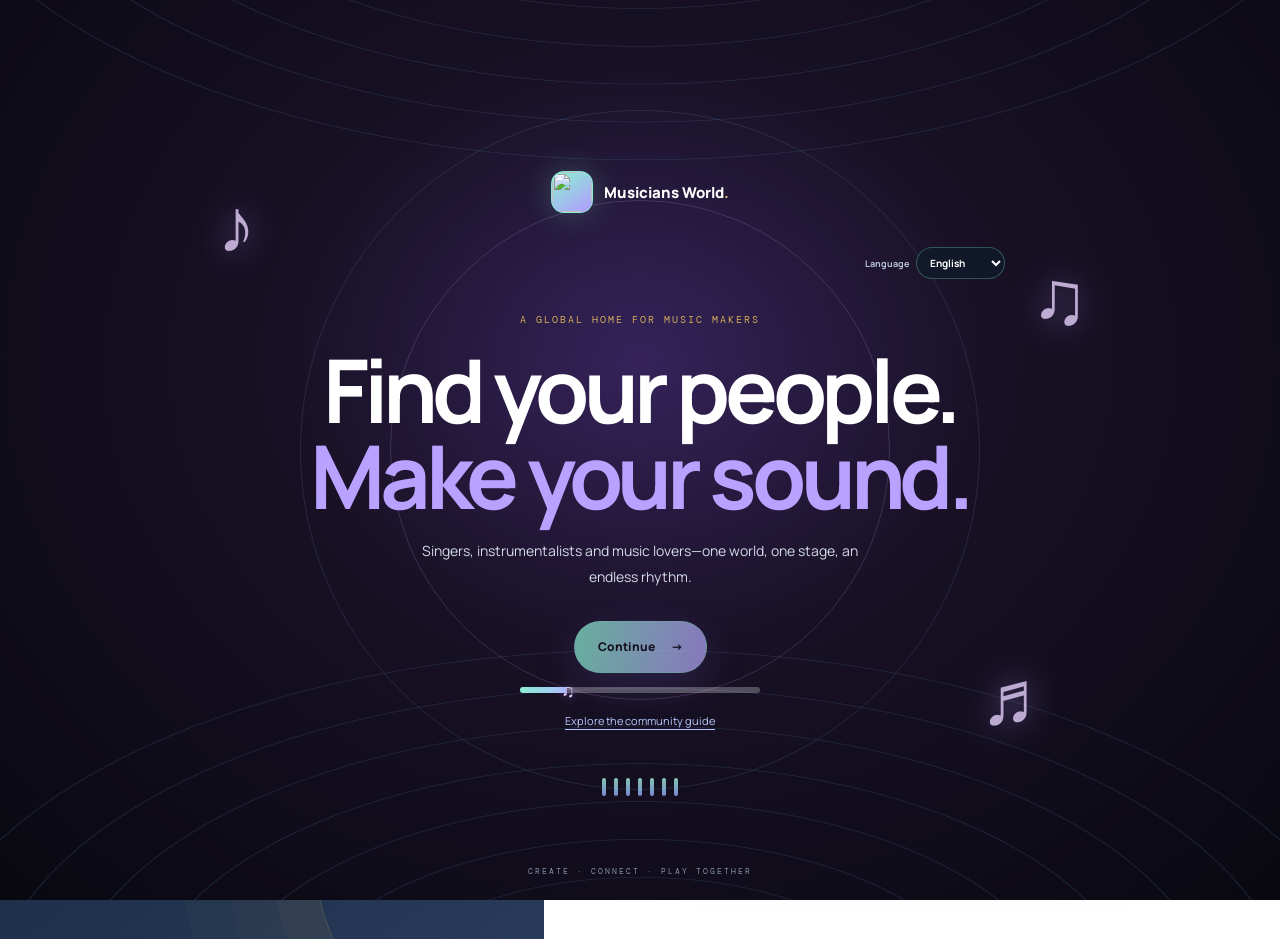
==== index.html @ e8fdbe84 "Prepare Musicians World for Vercel deployment Co-authored-by: Copilot <223556219+Copilot@users.norep" ====
<!doctype html>
<html lang="en">
<head>
	<meta charset="utf-8">
	<meta name="viewport" content="width=device-width, initial-scale=1">
	<meta name="theme-color" content="#0b0911">
	<meta name="description" content="Musicians World is a global network for artists, collaborators, and gig discovery.">
	<title>Musicians World | Global artist network</title>
	<link rel="icon" type="image/svg+xml" href="/assets/musicians-world-profile.svg">
	<link rel="stylesheet" href="style.css?v=27">
	<script src="translations.js?v=6" defer></script>
	<script src="app.js?v=33" defer></script>
</head>
<body>
	<section class="music-splash" id="welcomeSplash" aria-label="Welcome to Musicians World">
		<div class="splash-stage" aria-hidden="true"><span class="splash-orbit orbit-one"></span><span class="splash-orbit orbit-two"></span><span class="splash-note note-one">♪</span><span class="splash-note note-two">♫</span><span class="splash-note note-three">♬</span><span class="splash-equalizer"><i></i><i></i><i></i><i></i><i></i><i></i><i></i></span></div>
		<div class="splash-content"><a class="splash-brand" href="/" aria-label="Musicians World home"><span class="splash-brand-mark"><img src="/assets/musicians-world-profile.svg" alt=""></span><span>Musicians World<span class="brand-dot">.</span></span></a><label class="splash-language"><span>Language</span><select id="introLanguage" aria-label="Choose page language"><option value="en">English</option><option value="es">Español</option><option value="fr">Français</option><option value="pt">Português</option><option value="sw">Kiswahili</option></select></label><p class="splash-kicker">A global home for music makers</p><h1>Find your people.<br><span>Make your sound.</span></h1><p class="splash-copy">Singers, instrumentalists and music lovers—one world, one stage, an endless rhythm.</p><button class="splash-enter" type="button" data-enter-site disabled>Continue <span aria-hidden="true">→</span></button><div class="splash-progress-track" id="splashProgressTrack"><progress class="splash-progress" id="splashProgress" max="6" value="0" aria-label="Welcome screen progress"></progress><span class="splash-progress-note" aria-hidden="true">♫</span></div><p class="sr-only" id="splashProgressAnnouncement" role="status" aria-live="polite" aria-atomic="true"></p><a class="splash-guide-link" href="/info.html#about">Explore the community guide</a></div>
		<span class="splash-bottom">CREATE · CONNECT · PLAY TOGETHER</span>
	</section>
	<main class="auth-shell" id="loginView">
		<aside class="brand-panel" aria-label="About Musicians World access">
			<a class="brand" href="/" aria-label="Musicians World home"><span class="brand-mark"><img src="/assets/musicians-world-profile.svg" alt=""></span><span>Musicians World<span class="brand-dot">.</span></span></a>
			<div class="brand-story">
				<p class="eyebrow">Global artist network</p>
				<h1>Make the world your music scene.</h1>
				<p>Meet musicians across borders, share ideas, and discover opportunities to play together.</p>
				<div class="network-art" aria-hidden="true">
					<svg viewBox="0 0 360 190" focusable="false">
						<path class="orbit" d="M24 112c36-62 90-81 144-52 55 30 102 21 168-23M24 148c52-33 99-39 142-15 52 29 100 21 164-14" />
						<circle class="globe" cx="180" cy="96" r="50" />
						<path class="globe-grid" d="M130 96h100m-50-50c-14 14-22 31-22 50s8 36 22 50m0-100c14 14 22 31 22 50s-8 36-22 50m-35-77c11 7 23 11 35 11s24-4 35-11m-70 54c11-7 23-11 35-11s24 4 35 11" />
						<path class="music-mark" d="M185 111V74l26-5v34" />
						<ellipse class="music-mark-dot" cx="178" cy="114" rx="8" ry="5" transform="rotate(-22 178 114)" />
						<ellipse class="music-mark-dot" cx="204" cy="106" rx="8" ry="5" transform="rotate(-22 204 106)" />
						<circle cx="51" cy="72" r="5"/><circle cx="308" cy="55" r="5"/><circle cx="80" cy="150" r="4"/><circle cx="282" cy="132" r="4"/>
					</svg>
				</div>			<ul class="security-list">
				<li><span aria-hidden="true">✓</span>Meet musicians around the world</li>
				<li><span aria-hidden="true">✓</span>Find gigs and collaborations</li>
				<li><span aria-hidden="true">✓</span>Share ideas across borders</li>
				<li><span aria-hidden="true">✓</span>Keep your community moving</li>
			</ul>
			</div>
			<footer class="brand-footer"><span>Musicians World</span><span>Artist network · 01</span></footer>
		</aside>

		<section class="auth-side">
			<div class="auth-card" aria-live="polite">
				<a class="mobile-brand brand" href="/" aria-label="Musicians World home"><span class="brand-mark"><img src="/assets/musicians-world-profile.svg" alt=""></span><span>Musicians World<span class="brand-dot">.</span></span></a>
				<section id="setupStep" hidden>
					<p class="step-label"><span></span>Initial setup · Admin</p>
					<h2>Create your admin account</h2>
					<p class="intro">Set up the account that manages staff access. Use a unique password with at least 12 characters.</p>
					<form id="setupForm">
						<div class="field"><label for="setupName">Full name</label><input id="setupName" name="name" autocomplete="name" maxlength="80" required></div>
						<div class="field"><label for="setupEmail">Email <span class="optional">optional</span></label><input id="setupEmail" name="email" type="email" autocomplete="email" maxlength="254"></div>
						<div class="field"><label for="setupUsername">Username</label><input id="setupUsername" name="username" autocomplete="username" minlength="3" maxlength="32" pattern="[A-Za-z0-9._]{3,32}" required></div>
						<div class="field"><label for="setupPassword">Password</label><input id="setupPassword" name="password" type="password" autocomplete="new-password" minlength="12" maxlength="1024" required></div>
						<button class="primary" type="submit">Create admin account <span aria-hidden="true">→</span></button>
						<p class="message" id="setupMessage" role="alert"></p>
					</form>
				</section>
 
				<section id="passwordStep">
					<p class="step-label"><span></span>Account sign in</p>
					<h2>Welcome back</h2>
					<p class="intro">Sign in to your Musicians World account and continue your journey.</p>
					<form id="loginForm">
						<div class="field"><label for="username">Email or username</label><input id="username" name="username" autocomplete="username" placeholder="name@example.com or alex.admin" required><p class="hint">Use the email address on your account or your username.</p></div>
						<div class="field"><label for="password">Password</label><div class="password-field"><input id="password" name="password" type="password" autocomplete="current-password" placeholder="Enter your password" required><button class="reveal" id="togglePassword" type="button" aria-label="Show password">Show</button></div></div>
						<div class="field login-otp-field" id="loginOtpField" hidden><label for="loginTotpCode">Authenticator code</label><input id="loginTotpCode" name="totpCode" inputmode="numeric" autocomplete="one-time-code" pattern="[0-9]{6}" maxlength="6" placeholder="000000"><p class="hint">Open your authenticator app and enter the current six-digit code.</p></div>
						<div class="remember"><label><input id="savePassword" type="checkbox"><span>Save password in this browser</span></label><p class="hint">Uses your browser password manager. This app never stores your plain-text password.</p></div>
						<button class="primary" type="submit">Continue securely <span aria-hidden="true">→</span></button>
						<p class="message" id="loginMessage" role="alert"></p>
					</form>
					<div class="google-signin" id="googleSignInSection" hidden>
						<p class="google-divider">Or continue with</p>
						<div id="googleSignInButton"></div>
						<p class="hint">New Google accounts receive a confirmation email and need administrator approval.</p>
						<p class="message" id="googleLoginMessage" role="status"></p>
					</div>
					<button class="back-button recovery" id="showRecoveryButton" type="button">Forgot your password? Recover it with a code</button>
					<button class="back-button" id="showSignupButton" type="button">Create a viewer account</button>
					<p class="server-note">Passwords and permissions are checked by the Node.js server. New viewer accounts need administrator approval.</p>
				</section>

				<section id="recoveryStep" hidden>
					<p class="step-label"><span></span>Account recovery</p>
					<h2>Reset your password</h2>
					<p class="intro">Use your username or email to request a one-time code at the email address on your account. If you can’t access that email, contact your administrator.</p>
					<form id="recoveryRequestForm">
						<div class="field"><label for="recoveryRequestIdentity">Email or username</label><input id="recoveryRequestIdentity" name="identity" autocomplete="username" maxlength="254" required></div>
						<button class="primary" id="recoveryCodeRequestButton" type="submit">Send verification code <span aria-hidden="true">→</span></button>
						<p class="hint" id="recoverySetupNote" role="status" hidden>Password recovery is temporarily unavailable because email delivery is not configured. Contact the administrator to configure recovery email.</p>
						<p class="message" id="recoveryRequestMessage" role="status"></p>
					</form>
					<form id="recoveryVerifyForm" hidden>
						<p class="hint">If an approved account matches, you’ll receive a code at its registered email address. It expires in 10 minutes. Use a password of at least 12 characters.</p>
						<input id="recoveryIdentity" name="identity" type="hidden">
						<div class="field"><label for="recoveryCode">Six-digit verification code</label><input id="recoveryCode" name="code" inputmode="numeric" autocomplete="one-time-code" pattern="[0-9]{6}" maxlength="6" required></div>
						<div class="field"><label for="recoveryNewPassword">New password</label><input id="recoveryNewPassword" name="newPassword" type="password" autocomplete="new-password" minlength="12" maxlength="1024" required></div>
						<div class="field"><label for="recoveryConfirmPassword">Confirm new password</label><input id="recoveryConfirmPassword" name="confirmPassword" type="password" autocomplete="new-password" minlength="12" maxlength="1024" required></div>
						<button class="primary" type="submit">Reset password securely <span aria-hidden="true">→</span></button>
						<p class="message" id="recoveryVerifyMessage" role="alert"></p>
						<button class="back-button" id="resendRecoveryButton" type="button">Send another code</button>
					</form>
					<button class="back-button" id="cancelRecoveryButton" type="button">← Back to sign in</button>
				</section>

				<section id="signupStep" hidden>
					<p class="step-label"><span></span>New account</p>
					<h2>Create your account</h2>
					<p class="intro">Request a viewer account with your email and a strong password. An administrator can approve it sooner; if no decision is made, it will be approved automatically after 24 hours.</p>
					<form id="signupForm">
						<div class="field"><label for="signupName">Full name</label><input id="signupName" name="name" autocomplete="name" maxlength="80" required></div>
						<div class="field"><label for="signupEmail">Email</label><input id="signupEmail" name="email" type="email" autocomplete="email" maxlength="254" required></div>
						<div class="field"><label for="signupCountry">Country you’re joining from</label><select id="signupCountry" name="countryCode" autocomplete="country" required><option value="">Choose your country</option></select><p class="hint">Only administrators can see this registration detail.</p></div>
						<div class="field"><label for="signupUsername">Username</label><input id="signupUsername" name="username" autocomplete="username" minlength="3" maxlength="32" pattern="[A-Za-z0-9._]{3,32}" required></div>
						<div class="field"><label for="signupPassword">Password</label><input id="signupPassword" name="password" type="password" autocomplete="new-password" minlength="12" maxlength="1024" required></div>
						<button class="primary" type="submit">Submit access request <span aria-hidden="true">→</span></button>
						<p class="message" id="signupMessage" role="alert"></p>
					</form>
					<div class="google-signin" id="googleSignupSection" hidden>
						<p class="google-divider">Or request access with Google</p>
						<div id="googleSignupButton"></div>
						<p class="hint">Your verified Google email will receive a confirmation. An administrator can approve your account sooner; otherwise it is approved automatically after 24 hours.</p>
						<p class="message" id="googleSignupMessage" role="status"></p>
					</div>
					<button class="back-button" id="cancelSignupButton" type="button">← Back to sign in</button>
				</section>
			</div>
			<nav class="auth-guide-links" aria-label="Community information"><a href="/info.html#about">About</a><a href="/info.html#how-it-works">How it works</a><a href="/info.html#opportunities">Opportunities</a><a href="/info.html#guidelines">Community guidelines</a><a href="/info.html#privacy">Privacy</a><a href="/info.html#help">Help &amp; FAQs</a></nav>
		</section>
	</main>

		<main class="workspace" id="appView" hidden>
		<aside class="music-quote-popup" id="musicQuotePopup" role="region" aria-label="Music quote" aria-live="polite" hidden>
			<div class="music-quote-topline"><span class="music-quote-note" aria-hidden="true">♫</span><span class="music-quote-label">A note from Musicians World</span><span class="music-quote-count" id="musicQuoteCount"></span><button class="music-quote-close" id="musicQuoteClose" type="button" aria-label="Dismiss quote">×</button></div>
			<div class="music-quote-content"><span class="music-quote-mark" aria-hidden="true">“</span><blockquote id="musicQuoteText"></blockquote></div>
			<button class="music-quote-next" id="musicQuoteNext" type="button">Next note <span aria-hidden="true">↗</span></button>
		</aside>
		<header class="workspace-header">
			<a class="workspace-brand" href="#world" aria-label="Musicians World dashboard"><span class="brand-mark"><img src="/assets/musicians-world-profile.svg" alt=""></span><div><h1>Musicians World</h1><p id="welcomeText">Global musician community</p></div></a>
			<div class="workspace-header-tools">
				<section class="world-status" id="world" aria-label="Your local date and weather">
					<div class="world-date-card"><span class="status-icon" aria-hidden="true">◷</span><div><strong id="worldDate">Your local date</strong><span id="worldClock">--:--</span><small id="worldTimeZone">Local time</small><small id="worldCountry" role="status">Country: waiting for location permission</small><small id="seasonStatus" class="season-status" role="status" aria-live="polite">Current season</small></div></div>
					<div class="weather-card"><span class="weather-symbol" id="weatherSymbol" aria-hidden="true">☁</span><div class="weather-reading"><strong id="weatherTemperature">—°</strong><span id="weatherDescription">Local weather</span><small id="weatherPlace">Location not set</small></div><button class="weather-location-button" id="weatherLocationButton" type="button">Use my location</button><p class="weather-message" id="weatherMessage" role="status"></p><details class="weather-search"><summary>Choose a place</summary><form id="weatherSearchForm"><input id="weatherPlaceSearch" name="place" maxlength="100" placeholder="Search city or country" aria-label="Search a city or country" required><button type="submit">Show weather</button></form></details><a class="weather-attribution" href="https://open-meteo.com/" target="_blank" rel="noopener noreferrer">Weather by Open-Meteo</a></div>
				</section>
				<div class="session-actions"><span class="role-badge" id="roleBadge"></span><label class="header-language"><span class="sr-only">Page language</span><select id="headerLanguage" aria-label="Choose page language"><option value="en">EN</option><option value="es">ES</option><option value="fr">FR</option><option value="pt">PT</option><option value="sw">SW</option></select></label><button class="text-button theme-toggle" id="themeToggle" type="button" aria-pressed="false">◐ <span>Dark mode</span></button><button class="text-button" id="accountNavButton" type="button" data-scroll-target="accountServices">Account</button><a class="text-button" href="/dashboard.html">Creator dashboard</a><button class="text-button admin-nav-button" id="adminNavButton" type="button" data-scroll-target="adminDashboard" hidden>Admin tools</button><a class="text-button" href="/info.html#help">Help &amp; guide</a><a class="text-button" id="worldOpenLink" href="/world.html" target="_blank" rel="noopener noreferrer">Open Musicians World ↗</a><button class="text-button" id="logoutButton" type="button">Sign out</button></div>
			</div>
		</header>
		<div class="content">
			<nav class="workspace-tabs" aria-label="Dashboard sections" role="tablist">
				<button class="workspace-tab" id="communityDashboardTab" type="button" role="tab" aria-selected="false" aria-controls="community" data-dashboard-tab="community">Musicians World</button>
				<button class="workspace-tab active" id="personalDashboardTab" type="button" role="tab" aria-selected="true" aria-controls="userDashboard" data-dashboard-tab="userDashboard">My dashboard</button>
				<button class="workspace-tab" id="accountSettingsTab" type="button" role="tab" aria-selected="false" aria-controls="accountServices" data-dashboard-tab="accountServices">My account</button>
				<button class="workspace-tab admin-workspace-tab" id="adminAccountsTab" type="button" role="tab" aria-selected="false" aria-controls="adminDashboard" data-dashboard-tab="adminDashboard" hidden>Account details</button>
			</nav>
			<section class="community" id="community" role="tabpanel" aria-labelledby="communityDashboardTab" aria-label="Musicians World community" hidden>
				<header class="community-hero">
					<div class="hero-video-shade" aria-hidden="true"></div>
					<div class="community-hero-content">
						<div class="community-hero-copy"><a class="hero-brand" href="#community"><span class="hero-brand-mark"><img src="/assets/musicians-world-profile.svg" alt=""></span><span>Musicians World</span></a><p class="eyebrow">A world of music, together</p><h2 class="hero-headline" aria-label="One world. Infinite rhythm."><span class="hero-headline-line hero-headline-first" aria-hidden="true">One world.</span><span class="hero-headline-line hero-headline-second" aria-hidden="true">Infinite rhythm.</span></h2><p>Meet your people, make something unforgettable, and find your next stage in a community built for musicians everywhere.</p><section class="hero-featured-track" aria-label="Featured song"><div><span class="hero-track-label">NEW RELEASE / FEATURED SONG</span><h3>W'asem</h3><p>Jubilare featuring Kweku Teye and Enuonyam Akuffo Tuffour</p><a class="hero-track-open" href="https://music.apple.com/us/album/wasem-feat-kweku-teye-and-enuonyam-akuffo-tuffour/1880272838?i=1880272846" target="_blank" rel="noopener noreferrer">Play full song on Apple Music <span aria-hidden="true">&#8599;</span></a></div><iframe id="featuredTrackPlayer" src="https://embed.music.apple.com/us/album/jehovah-nissi-ep/1880272838?i=1880272846" title="Listen to W'asem by Jubilare featuring Kweku Teye and Enuonyam Akuffo Tuffour" allow="autoplay *; encrypted-media *; fullscreen *; clipboard-write" referrerpolicy="strict-origin-when-cross-origin" loading="eager"></iframe></section><div class="hero-actions"><button class="hero-button hero-button-primary" type="button" data-open-community-tab="chat">Meet the community <span aria-hidden="true">→</span></button><button class="hero-button hero-button-secondary" type="button" data-open-community-tab="gigs">Explore opportunities</button></div><small class="role-description" id="roleDescription">Your member workspace</small></div>
						<figure class="hero-mascot" aria-hidden="true"><svg viewBox="0 0 280 340" focusable="false"><ellipse class="mascot-shadow" cx="148" cy="314" rx="72" ry="12"/><g class="mascot-dance"><path class="mascot-arm mascot-arm-left" d="M113 174 72 132 48 94"/><path class="mascot-arm mascot-arm-right" d="m187 174 34-40 20-42"/><circle class="mascot-hand" cx="47" cy="91" r="13"/><circle class="mascot-hand" cx="243" cy="88" r="13"/><path class="mascot-torso" d="m112 151 36-14 40 14 21 91h-117z"/><path class="mascot-leg" d="m119 244-14 57m65-57 21 57"/><path class="mascot-shoe" d="m101 297 20 5-7 14H83zm80 0-17 7 11 12h32z"/><rect class="mascot-microphone" x="237" y="43" width="12" height="38" rx="6"/><path class="mascot-mic-grille" d="M240 52h6m-6 5h6m-6 5h6"/><path class="mascot-mic-base" d="M243 81v9m-8 0h16"/><path class="mascot-head" d="M102 95c0-34 23-58 52-58s52 24 52 58v12c0 31-23 53-52 53s-52-22-52-53z"/><path class="mascot-hair" d="M99 100c-6-38 17-70 55-70 32 0 54 22 56 60-13-8-23-20-29-34-17 18-44 29-78 30z"/><ellipse class="mascot-eye" cx="137" cy="111" rx="3.5" ry="5"/><ellipse class="mascot-eye" cx="170" cy="111" rx="3.5" ry="5"/><path class="mascot-smile" d="M139 128q15 13 30 0"/><path class="mascot-note" d="M225 48V19l22-4v24"/><ellipse class="mascot-note-dot" cx="220" cy="51" rx="8" ry="5" transform="rotate(-20 220 51)"/></g></svg></figure>
					</div>
					<span class="hero-live-indicator" id="heroLiveIndicator"><span aria-hidden="true"></span>FEATURED NEW RELEASE</span><button class="hero-video-skip" id="heroVideoSkip" type="button">Browse concert picks</button>
					<a class="hero-video-credit" href="https://music.apple.com/us/album/wasem-feat-kweku-teye-and-enuonyam-akuffo-tuffour/1880272838?i=1880272846" target="_blank" rel="noopener noreferrer">Listen to W'asem on Apple Music</a>
				</header>
				<section class="hero-promo-carousel" id="heroPromoCarousel" aria-label="Gospel concert videos">
					<div class="hero-promo-heading"><div><p class="eyebrow">From the gospel stage</p><h3>Concert picks</h3></div><div class="hero-promo-controls"><button class="hero-promo-nav" id="heroPromoPrevious" type="button" aria-label="Previous concert video">←</button><button class="hero-promo-nav" id="heroPromoNext" type="button" aria-label="Next concert video">→</button></div></div>
					<div class="hero-promo-list" id="heroPromoList" aria-live="polite"></div>
				</section>
				<section class="concert-gallery" aria-labelledby="concertGalleryTitle">
					<div class="concert-gallery-heading">
						<div><p class="eyebrow">MUSIC WITHOUT BORDERS</p><h2 id="concertGalleryTitle">Feel the energy. Find your scene.</h2><p>Explore live moments from stages around the world.</p></div>
						<div class="concert-gallery-controls"><button class="concert-gallery-control" id="concertPrevious" type="button" aria-label="Previous concert pictures">←</button><button class="concert-gallery-control" id="concertNext" type="button" aria-label="Next concert pictures">→</button></div>
					</div>
					<div class="concert-gallery-track" id="concertGalleryTrack" aria-label="Concert photos carousel">
						<article class="concert-gallery-card"><img src="https://images.unsplash.com/photo-1501386761578-eac5c94b800a?auto=format&amp;fit=crop&amp;w=960&amp;q=85" alt="Thousands of fans celebrating at a live music festival" loading="lazy"><div class="concert-gallery-caption"><span>GHANA · LIVE</span><h3>One crowd. One heartbeat.</h3></div></article>
						<article class="concert-gallery-card"><img src="https://images.unsplash.com/photo-1459749411175-04bf5292ceea?auto=format&amp;fit=crop&amp;w=960&amp;q=85" alt="A musician performing beneath the lights on stage" loading="lazy"><div class="concert-gallery-caption"><span>THE STAGE · LIVE</span><h3>Every song has a story.</h3></div></article>
						<article class="concert-gallery-card"><img src="https://images.unsplash.com/photo-1506157786151-b8491531f063?auto=format&amp;fit=crop&amp;w=960&amp;q=85" alt="Concert audience enjoying a live performance" loading="lazy"><div class="concert-gallery-caption"><span>WORLD TOUR · LIVE</span><h3>Music brings us closer.</h3></div></article>
						<article class="concert-gallery-card"><img src="https://images.unsplash.com/photo-1470225620780-dba8ba36b745?auto=format&amp;fit=crop&amp;w=960&amp;q=85" alt="Colorful lights filling a nighttime music festival" loading="lazy"><div class="concert-gallery-caption"><span>AFTER DARK · LIVE</span><h3>Make the night yours.</h3></div></article>
						<article class="concert-gallery-card"><img src="https://images.unsplash.com/photo-1501612780327-45045538702b?auto=format&amp;fit=crop&amp;w=960&amp;q=85" alt="Band playing together on a concert stage" loading="lazy"><div class="concert-gallery-caption"><span>THE BAND · LIVE</span><h3>Find your people. Play out loud.</h3></div></article>
					</div>
					<div class="concert-gallery-footer"><div class="concert-gallery-dots" id="concertGalleryDots" role="group" aria-label="Concert photo pages"></div><span>Live music, everywhere.</span><span>Concert photography via Unsplash</span></div>
				</section>
				<nav class="community-nav" aria-label="Community sections" role="tablist">
					<button class="community-tab active" id="feedTabButton" type="button" role="tab" aria-selected="true" aria-controls="feedTab" data-community-tab="feed">The scene</button>
					<button class="community-tab" id="gigsTabButton" type="button" role="tab" aria-selected="false" aria-controls="gigsTab" data-community-tab="gigs">Find a gig</button>
					<button class="community-tab" id="musiciansTabButton" type="button" role="tab" aria-selected="false" aria-controls="musiciansTab" data-community-tab="musicians">Meet musicians</button>
					<button class="community-tab" id="listenTabButton" type="button" role="tab" aria-selected="false" aria-controls="listenTab" data-community-tab="listen">Listen together</button>
					<button class="community-tab" id="chatTabButton" type="button" role="tab" aria-selected="false" aria-controls="chatTab" data-community-tab="chat">Chat rooms</button>
					<button class="community-tab" id="marketplaceTabButton" type="button" role="tab" aria-selected="false" aria-controls="marketplaceTab" data-community-tab="marketplace">Instrument shop</button>
				</nav>
				<section class="community-tab-panel" id="feedTab" role="tabpanel" aria-labelledby="feedTabButton">
					<div class="scene-grid">
						<div class="scene-main">
							<section class="community-card composer-card" aria-labelledby="composerHeading"><div class="card-heading"><div><p class="eyebrow">Your creative corner</p><h3 id="composerHeading">What are you working on?</h3></div><span class="music-symbol" aria-hidden="true">♫</span></div>
								<form id="communityPostForm"><div class="field"><label for="communityPostKind">Share an idea or find collaborators</label><select id="communityPostKind" name="kind"><option value="idea">Musical idea</option><option value="collab">Looking to collaborate</option></select></div><div class="field"><textarea id="communityPostBody" name="body" rows="3" maxlength="1200" placeholder="A melody, a lyric, a sound you can’t stop thinking about..." required></textarea><p class="hint">Share a work in progress, ask for feedback, or invite musicians to make something with you.</p></div><div class="composer-actions"><p class="message" id="communityPostMessage" role="status"></p><button class="primary" type="submit">Share with the world <span aria-hidden="true">→</span></button></div></form>
							</section>
							<section class="community-card"><div class="card-heading"><div><p class="eyebrow">Across the community</p><h3>Fresh from the scene</h3></div><span class="live-dot">Live community</span></div><div class="music-feed" id="musicFeed" aria-live="polite"><p class="community-empty">Loading the latest music conversations…</p></div></section>
						</div>
						<aside class="scene-rail"><section class="rail-card gig-rail"><span class="rail-icon" aria-hidden="true">✳</span><p class="eyebrow">Make it a live thing</p><h3>There’s a stage with your name on it.</h3><p>Explore opportunities posted by musicians in the community.</p><button class="text-button" type="button" data-open-community-tab="gigs">Explore the gig board <span aria-hidden="true">→</span></button><strong class="rail-count" id="featuredGigCount">Loading opportunities</strong></section><section class="rail-card people-rail"><span class="rail-icon" aria-hidden="true">◎</span><p class="eyebrow">Your people are out there</p><h3>Find your next bandmate.</h3><p>Connect with singers, songwriters, and players around the world.</p><button class="text-button" type="button" data-open-community-tab="chat">Meet the community <span aria-hidden="true">→</span></button><strong class="rail-count" id="featuredMusicianCount">Loading musicians</strong></section></aside>
					</div>
				</section>
				<section class="community-tab-panel" id="gigsTab" role="tabpanel" aria-labelledby="gigsTabButton" hidden>
					<div class="tab-intro"><p class="eyebrow">The gig board</p><h3>Find your next stage.</h3><p>Tour dates, open mics, session work, and opportunities to play together.</p></div>
					<div class="gig-layout"><section class="community-card gig-list-card"><div class="card-heading"><div><p class="eyebrow">Open calls</p><h3>Upcoming opportunities</h3></div><span class="request-count" id="gigCount">0 gigs</span></div><div class="gig-list" id="gigList" aria-live="polite"><p class="community-empty">Loading opportunities…</p></div></section>
					<section class="community-card gig-form-card"><p class="eyebrow">Give someone a stage</p><h3>Post an opportunity</h3><p class="section-copy">Looking for an opener, a session player, or a band for your event? Put the word out.</p><form id="communityGigForm"><div class="field"><label for="gigType">Opportunity type</label><select id="gigType" name="opportunityType"><option value="gig">Gig or live show</option><option value="audition">Audition</option><option value="collaboration">Collaboration</option><option value="session">Session work</option><option value="festival">Festival</option><option value="lesson">Lesson or teaching</option></select></div><div class="field"><label for="gigTitle">Opportunity</label><input id="gigTitle" name="title" maxlength="100" placeholder="e.g. Guitarist for a weekend festival" required></div><div class="field"><label for="gigLocation">City, country or online</label><input id="gigLocation" name="location" maxlength="120" placeholder="Lisbon, Portugal" required></div><div class="field"><label for="gigDate">Date</label><input id="gigDate" name="eventDate" type="date" required></div><div class="field"><label for="gigCompensation">Pay or compensation <span class="optional">optional</span></label><input id="gigCompensation" name="compensation" maxlength="120" placeholder="Paid, expenses covered, or negotiable"></div><div class="field"><label for="gigDescription">Tell musicians about it</label><textarea id="gigDescription" name="description" rows="4" maxlength="1200" placeholder="The sound, set length, pay or other details..." required></textarea></div><div class="field"><label for="gigContactEmail">Public contact email <span class="optional">optional</span></label><input id="gigContactEmail" name="contactEmail" type="email" maxlength="254" placeholder="Leave blank to keep contact private"><p class="hint">This address will be visible to signed-in musicians on this listing.</p></div><button class="primary" type="submit">Post to the gig board <span aria-hidden="true">→</span></button><p class="message" id="communityGigMessage" role="status"></p></form></section></div>
				</section>
				<section class="community-tab-panel" id="musiciansTab" role="tabpanel" aria-labelledby="musiciansTabButton" hidden>
					<div class="tab-intro"><p class="eyebrow">The world is your music scene</p><h3>Meet the musicians.</h3><p>Find your sound, your collaborators, and your people across the map.</p></div>
					<details class="community-card profile-editor"><summary><span><strong>Set up your musician profile</strong><small>Tell the community what you play and where to find you.</small></span><span class="summary-arrow" aria-hidden="true">＋</span></summary><form id="musicianProfileForm" class="profile-form"><div class="profile-fields"><div class="field"><label for="profileMemberType">I am a</label><select id="profileMemberType" name="memberType"><option value="singer">Singer / vocalist</option><option value="instrumentalist">Instrumentalist</option><option value="seller">Instrument and gear seller</option></select></div><div class="field"><label for="profileLanguage">Page language</label><select id="profileLanguage" name="language"><option value="en">English</option><option value="es">Español</option><option value="fr">Français</option><option value="pt">Português</option><option value="sw">Kiswahili</option></select><p class="hint">Sets your preferred language and date formatting.</p></div><div class="field"><label for="profileAvatarPreset">Choose an avatar</label><select id="profileAvatarPreset" name="avatarPreset"><option value="guitar">Guitar</option><option value="microphone">Microphone</option><option value="drums">Drums</option><option value="keyboard">Keyboard</option><option value="notes">Music notes</option></select><div class="avatar-upload"><span class="avatar profile-avatar-preview" id="profileAvatarPreview" aria-hidden="true">🎸</span><label for="profileAvatarFile">Or upload a photo</label><input id="profileAvatarFile" name="avatarFile" type="file" accept="image/jpeg,image/png,image/webp"><small>JPEG, PNG, or WebP up to 5 MB.</small><label class="inline-check"><input id="removeProfileAvatar" type="checkbox"> Remove uploaded photo</label></div></div><div class="field"><label for="profileLocation">Based in</label><input id="profileLocation" name="location" maxlength="120" placeholder="City, region or online"></div><div class="field"><label for="profileCountry">Country</label><input id="profileCountry" name="country" list="countryOptions" maxlength="120" placeholder="Select or enter your country"><datalist id="countryOptions"></datalist><p class="hint">Shown on your public musician profile. Use your detected country or enter another.</p></div><div class="field"><label for="profileInstruments">Instruments or role</label><input id="profileInstruments" name="instruments" maxlength="120" placeholder="Vocals, drums, producer…"></div><div class="field"><label for="profileGenres">Genres</label><input id="profileGenres" name="genres" maxlength="120" placeholder="Gospel, jazz, amapiano…"></div><div class="field"><label for="profileContactEmail">Public contact email <span class="optional">optional</span></label><input id="profileContactEmail" name="contactEmail" type="email" maxlength="254" placeholder="Leave blank to keep contact private"></div><div class="field profile-bio"><label for="profileBio">A little about your sound</label><textarea id="profileBio" name="bio" rows="3" maxlength="500" placeholder="What do you love to play? What are you hoping to make?"></textarea></div><div class="field profile-bio"><strong>Precise location is private unless you explicitly share it.</strong><p class="hint">If enabled below, your exact coordinates will be visible to signed-in community members. Do not share if you prefer to keep your location private.</p><button class="text-button" id="profileLocationButton" type="button">Use my current location</button><label class="inline-check"><input id="profileShareLocation" name="shareLocation" type="checkbox" value="true"> I explicitly agree to show my exact coordinates on my profile</label><input id="profileLatitude" name="latitude" type="hidden"><input id="profileLongitude" name="longitude" type="hidden"></div></div><div class="composer-actions"><p class="message" id="profileMessage" role="status"></p><button class="primary" type="submit">Save my profile</button></div></form></details>
					<div class="people-heading"><h3>Musicians around the world</h3><label class="country-filter-label" for="musicianCountryFilter">Country<select id="musicianCountryFilter"><option value="">All countries</option></select></label><span class="request-count" id="musicianCount">0 musicians</span></div><div class="musician-grid" id="musicianGrid" aria-live="polite"><p class="community-empty">Loading musicians…</p></div>
				</section>
				<section class="community-tab-panel" id="listenTab" role="tabpanel" aria-labelledby="listenTabButton" hidden>
					<div class="tab-intro"><p class="eyebrow">The listening room</p><h3>Press play. Find your people.</h3><p>Share a public audio preview and discover what musicians around the world are making.</p></div>
					<div class="listen-layout"><section class="community-card track-share-card"><p class="eyebrow">Put your sound out there</p><h3>Share a track or video</h3><p class="section-copy">Upload an audio preview or share a public YouTube or Vimeo video. Every player is labeled for <strong id="listeningRoomName">your listening room</strong>.</p><form id="trackShareForm"><div class="field"><label for="trackTitle">Track or video title</label><input id="trackTitle" name="title" maxlength="120" placeholder="Name your track" required></div><div class="field"><label for="trackMediaType">Media type</label><select id="trackMediaType" name="mediaType"><option value="audio">Audio</option><option value="video">Video</option></select></div><div class="field"><label for="trackGenre">Genre <span class="optional">optional</span></label><input id="trackGenre" name="genre" maxlength="80" placeholder="Gospel, jazz, ambient…"></div><div class="field" id="trackAudioFileField"><label for="trackAudioFile">Upload audio preview</label><input id="trackAudioFile" name="audioFile" type="file" accept="audio/mpeg,audio/mp4,audio/ogg,audio/wav,audio/webm,.mp3,.m4a,.ogg,.wav,.webm" aria-describedby="trackAudioHint"><p class="hint" id="trackAudioHint">MP3, M4A, OGG, WAV, or WebM audio up to 3 MB. Video uploads are not supported; choose Video and share a YouTube or Vimeo link.</p></div><div class="field"><label for="trackAudioUrl">Public audio or video link</label><input id="trackAudioUrl" name="audioUrl" type="url" maxlength="2000" placeholder="Spotify, SoundCloud, YouTube, Vimeo, or audio file"><p class="hint">Use a public HTTPS link. Video links must be from YouTube or Vimeo.</p></div><div class="field"><label for="trackNote">A note for listeners <span class="optional">optional</span></label><textarea id="trackNote" name="note" rows="3" maxlength="500" placeholder="What inspired this? What feedback would you love?"></textarea></div><button class="primary" type="submit">Share my music <span aria-hidden="true">→</span></button><p class="message" id="trackShareMessage" role="status"></p></form></section><section class="community-card listening-feed-card"><div class="card-heading"><div><p class="eyebrow">Made by the community</p><h3>Tracks and videos to discover</h3></div><span class="live-dot">Community listens</span></div><div class="track-feed" id="trackFeed" aria-live="polite"><p class="community-empty">Loading tracks…</p></div></section></div>
				</section>
				<section class="community-tab-panel" id="chatTab" role="tabpanel" aria-labelledby="chatTabButton" hidden>
					<div class="tab-intro"><p class="eyebrow">Meet your people</p><h3>Community chat rooms.</h3><p>Share ideas with singers, instrumentalists, sellers, and fellow members. The support room is shared with the community; never post passwords or private account details.</p></div>
					<section class="community-card chat-card" aria-label="Community chat messenger">
						<aside class="chat-sidebar" aria-label="Chat room list">
							<div class="chat-sidebar-heading"><h3>Messages</h3><span>COMMUNITY</span></div>
							<div class="chat-room-list" role="group" aria-label="Choose a chat room">
								<button class="chat-room-button active" type="button" data-chat-room="singers" aria-pressed="true"><span class="chat-room-avatar">🎤</span><span class="chat-room-copy"><strong>Singers and vocalists</strong><small>Share your voice and ideas</small></span><span class="chat-room-unread" data-chat-unread="singers" hidden></span></button>
								<button class="chat-room-button" type="button" data-chat-room="instrumentalists" aria-pressed="false"><span class="chat-room-avatar">🎸</span><span class="chat-room-copy"><strong>Instrumentalists</strong><small>Find players and collaborators</small></span><span class="chat-room-unread" data-chat-unread="instrumentalists" hidden></span></button>
								<button class="chat-room-button" type="button" data-chat-room="marketplace" aria-pressed="false"><span class="chat-room-avatar">🎹</span><span class="chat-room-copy"><strong>Instrument and gear</strong><small>Marketplace conversation</small></span><span class="chat-room-unread" data-chat-unread="marketplace" hidden></span></button>
								<button class="chat-room-button" type="button" data-chat-room="support" aria-pressed="false"><span class="chat-room-avatar">♪</span><span class="chat-room-copy"><strong>Community support</strong><small>Questions and account help</small></span><span class="chat-room-unread" data-chat-unread="support" hidden></span></button>
							</div>
							<select id="chatRoomSelect" class="chat-room-select" aria-label="Choose a room"><option value="singers">Singers and vocalists</option><option value="instrumentalists">Instrumentalists</option><option value="marketplace">Instrument and gear marketplace</option><option value="support">Community support</option></select>
						</aside>
						<section class="chat-conversation" aria-label="Chat conversation">
							<header class="chat-conversation-header"><span class="chat-room-avatar" id="chatRoomAvatar" aria-hidden="true">🎤</span><div><h3 id="chatRoomTitle">Singers and vocalists</h3><p id="chatRoomDescription">Share your voice and ideas</p></div></header>
							<div class="chat-context"><div class="chat-room-suggestions" id="chatRoomSuggestions" aria-label="Conversation starters"></div><p class="message chat-room-status" id="chatRoomStatus" role="status"></p><div class="chat-call-panel" id="chatCallPanel" hidden><div class="chat-call-copy"><strong id="chatCallTitle">Call</strong><span id="chatCallStatus" role="status"></span></div><div class="chat-call-media"><video id="localCallVideo" muted autoplay playsinline aria-label="Your camera"></video><video id="remoteCallVideo" autoplay playsinline aria-label="Member video"></video><audio id="remoteCallAudio" autoplay></audio></div><button class="chat-call-end" id="endCallButton" type="button">End call</button></div><div class="incoming-call-panel" id="incomingCallPanel" hidden><span id="incomingCallText"></span><button id="acceptCallButton" type="button">Accept</button><button id="declineCallButton" type="button">Decline</button></div></div>
							<div id="chatMessages" class="chat-messages" role="log" aria-label="Messages" aria-live="polite" aria-relevant="additions text"><p class="community-empty">Loading messages…</p></div>
							<form id="chatMessageForm" class="chat-composer"><label class="sr-only" for="chatMessageBody">Message</label><textarea id="chatMessageBody" maxlength="1000" rows="1" placeholder="Write a message…" aria-label="Message"></textarea><button class="chat-record-button" id="voiceRecordButton" type="button">Record voice</button><button type="submit" aria-label="Send message"><span aria-hidden="true">➤</span><span class="chat-send-label">Send</span></button><p class="message" id="chatMessageStatus" role="status"></p></form>
						</section>
					</section>
				</section>
				<section class="community-tab-panel" id="marketplaceTab" role="tabpanel" aria-labelledby="marketplaceTabButton" hidden><div class="tab-intro"><p class="eyebrow">Buy, sell, and trade</p><h3>Instrument shop.</h3><p>Browse instruments, buy securely with Paystack, and coordinate delivery directly with the seller. Listings use the seller’s registration currency.</p></div><div class="marketplace-layout"><section class="community-card"><div class="card-heading"><div><p class="eyebrow">Community listings</p><h3>Instruments and gear</h3></div></div><div id="marketplaceListings" class="marketplace-listings" aria-live="polite"><p class="community-empty">Loading listings…</p></div></section><section class="community-card"><p class="eyebrow">Seller dashboard</p><h3>List your gear</h3><form id="marketplaceForm"><div class="field"><label for="marketItemTitle">Item</label><input id="marketItemTitle" name="title" maxlength="100" placeholder="e.g. Yamaha keyboard" required></div><div class="field"><label for="marketItemCategory">Category</label><select id="marketItemCategory" name="category"><option value="instrument">Instrument</option><option value="equipment">Audio equipment</option><option value="accessory">Accessory</option><option value="other">Other</option></select></div><div class="field"><label for="marketItemPrice">Price (<span id="marketCurrencyLabel">your registration currency</span>)</label><input id="marketItemPrice" name="priceAmount" type="number" min="0.01" max="1000000" step="0.01" inputmode="decimal" placeholder="0.00" required></div><div class="field"><label for="marketItemStock">Quantity in stock</label><input id="marketItemStock" name="stock" type="number" min="1" max="999" step="1" value="1" required></div><div class="field"><label for="marketItemPhoto">Item photo <span class="optional">optional</span></label><input id="marketItemPhoto" name="imageFile" type="file" accept="image/jpeg,image/png,image/webp"><small>JPEG, PNG, or WebP up to 2 MB.</small></div><div class="field"><label for="marketItemLocation">Location</label><input id="marketItemLocation" name="location" maxlength="120" placeholder="City, country" required></div><div class="field"><label for="marketItemDescription">Description</label><textarea id="marketItemDescription" name="description" rows="4" maxlength="1000" required></textarea></div><div class="field"><label for="marketItemEmail">Public contact email <span class="optional">optional</span></label><input id="marketItemEmail" name="contactEmail" type="email" maxlength="254"></div><button class="primary" type="submit">Post item</button><p class="message" id="marketplaceMessage" role="status"></p></form><hr><h4>Your orders</h4><div id="marketplaceOrders" class="marketplace-orders" aria-live="polite"><p class="community-empty">Loading shop dashboard…</p></div><h4>Your purchases</h4><div id="marketplacePurchases" class="marketplace-orders" aria-live="polite"></div></section></div></section>
			</section>
			<dialog class="marketplace-checkout-dialog" id="marketplaceCheckoutDialog" aria-labelledby="marketplaceCheckoutTitle"><form id="marketplaceCheckoutForm"><p class="eyebrow">Secure checkout</p><h2 id="marketplaceCheckoutTitle">Arrange delivery</h2><p id="marketplaceCheckoutItem"></p><input id="checkoutListingId" name="listingId" type="hidden"><div class="field"><label for="checkoutBuyerName">Full name</label><input id="checkoutBuyerName" name="buyerName" autocomplete="name" maxlength="80" required></div><div class="field"><label for="checkoutBuyerEmail">Email</label><input id="checkoutBuyerEmail" name="buyerEmail" type="email" autocomplete="email" maxlength="254" required></div><div class="field"><label for="checkoutBuyerPhone">Phone</label><input id="checkoutBuyerPhone" name="buyerPhone" type="tel" autocomplete="tel" maxlength="40" required></div><div class="field"><label for="checkoutDeliveryAddress">Delivery address</label><textarea id="checkoutDeliveryAddress" name="deliveryAddress" rows="3" maxlength="500" autocomplete="street-address" required></textarea></div><div class="field"><label for="checkoutQuantity">Quantity</label><input id="checkoutQuantity" name="quantity" type="number" min="1" max="20" value="1" required></div><div class="field"><label for="checkoutDeliveryNote">Delivery note <span class="optional">optional</span></label><textarea id="checkoutDeliveryNote" name="deliveryNote" rows="2" maxlength="300"></textarea></div><p class="message" id="marketplaceCheckoutMessage" role="status"></p><div class="dialog-actions"><button type="button" class="text-button" id="cancelMarketplaceCheckout">Cancel</button><button type="submit" class="primary">Continue to Paystack</button></div></form></dialog>
			<section id="adminDashboard" role="tabpanel" aria-labelledby="adminAccountsTab" hidden>
			<header class="content-heading"><div><p class="eyebrow">Admin only</p><h2>Admin account details</h2><p>Approve members, add accounts, change roles, delete or restore accounts, export the directory, and manage backups. Admins only.</p></div><span class="dashboard-date" id="dashboardDate"></span></header>

			<section class="panel admin-profile-panel" aria-labelledby="adminProfileHeading">
				<div><p class="eyebrow">Public profile</p><h3 id="adminProfileHeading">Admin profile</h3><p>Your photo and short introduction appear in the community directory.</p><p class="admin-presence"><span class="admin-presence-indicator" aria-hidden="true"></span><strong>Active online</strong><span>Local time</span><time id="adminCurrentTime" aria-label="Current local time"></time></p></div>
				<form id="adminProfileForm" class="admin-profile-form">
					<div class="admin-profile-photo"><span class="avatar admin-profile-preview" id="adminProfilePreview">MW</span><div class="field"><label for="adminProfileFile">Profile picture</label><input id="adminProfileFile" name="avatarFile" type="file" accept="image/jpeg,image/png,image/webp"><small>JPEG, PNG, or WebP up to 5 MB.</small><label class="inline-check admin-profile-remove" id="adminProfileRemoveLabel"><input id="adminRemoveProfileAvatar" type="checkbox"> Remove current profile picture</label></div></div>
					<div class="field"><label for="adminProfileBio">Short description</label><textarea id="adminProfileBio" name="bio" rows="3" maxlength="300" placeholder="Introduce yourself to the music community…"></textarea><small>Up to 300 characters.</small></div>
					<div><button class="primary" type="submit">Save admin profile</button><p class="message" id="adminProfileMessage" role="status"></p></div>
				</form>
			</section>

			<section class="dashboard-stats" aria-label="Workspace summary">
				<article class="stat-card"><span class="stat-label">Approved artists</span><strong id="memberCount">—</strong><span class="stat-caption">Artist directory</span></article>
				<article class="stat-card admin-stat" id="pendingStatCard" hidden><span class="stat-label">Awaiting review</span><strong id="pendingCount">0</strong><span class="stat-caption">Access requests</span></article>
				<article class="stat-card" id="accessStatCard"><span class="stat-label">Your role</span><strong id="accessMetric">Member</strong><span class="stat-caption">Assigned access</span></article>
				<article class="stat-card"><span class="stat-label">Digital signing</span><strong class="stat-small" id="signingMetric">Preparing</strong><span class="stat-caption">This browser's signing key</span></article>
			</section>

			<section class="panel approvals-panel" id="approvalsPanel" aria-labelledby="approvalsHeading" hidden>
				<div class="approvals-heading"><div><span class="eyebrow">Community access</span><h3 id="approvalsHeading">New member requests</h3><p>Approve members sooner, or let requests auto-approve after 24 hours.</p></div><span class="request-count" id="requestCount">0 pending</span></div>
				<div class="approval-list" id="approvalRows"></div>
				<p class="message" id="approvalMessage" role="status"></p>
			</section>

			<div class="admin-directory-heading"><div><h3>Manage accounts and roles</h3><p>Review country flags, account details, roles, and sign-in history.</p></div><button class="review-button" id="exportUsersButton" type="button">Export directory</button></div><div class="directory-wrap"><table class="directory"><thead><tr><th>Team member</th><th>Username / email</th><th>Country joined from</th><th>Role / type</th><th>Joined</th><th>Last sign-in</th><th>Last sign-out</th><th>Access</th></tr></thead><tbody id="staffRows"></tbody></table></div>
			<p class="directory-message" id="directoryMessage" role="status"></p>
			<section class="panel activity-panel" id="adminActivityPanel" aria-labelledby="activityHeading"><div class="approvals-heading"><div><span class="eyebrow">Account history</span><h3 id="activityHeading">Recent sign-ins and sign-outs</h3><p>Explicit sign-in and sign-out actions for approved accounts.</p></div><button class="review-button" id="refreshActivityButton" type="button">Refresh</button></div><div class="directory-wrap"><table class="directory"><thead><tr><th>Member</th><th>Username</th><th>Activity</th><th>Date and time</th></tr></thead><tbody id="activityRows"></tbody></table></div><p class="message" id="activityMessage" role="status"></p></section>

			<section class="admin-tools" id="adminTools">
				<h3>Add a team account</h3><p>Give each new user their initial password securely.</p>
				<form class="staff-form" id="staffForm">
					<div class="field"><label for="staffName">Full name</label><input id="staffName" name="name" autocomplete="name" maxlength="80" required></div>
					<div class="field"><label for="staffEmail">Email <span class="optional">optional</span></label><input id="staffEmail" name="email" type="email" autocomplete="email" maxlength="254"></div>
					<div class="field"><label for="staffUsername">Username</label><input id="staffUsername" name="username" autocomplete="off" minlength="3" maxlength="32" pattern="[A-Za-z0-9._]{3,32}" required></div>
					<div class="field"><label for="staffRole">Role</label><select id="staffRole" name="role"><option value="staff">Community staff</option><option value="viewer">Musician</option><option value="admin">Admin</option></select></div>
					<div class="field"><label for="staffPassword">Temporary password</label><input id="staffPassword" name="password" type="password" autocomplete="new-password" minlength="12" maxlength="1024" required></div>
					<button class="primary" type="submit">Create account <span aria-hidden="true">→</span></button>
					<p class="message wide" id="staffMessage" role="alert"></p>
				</form>
			</section>

			<section class="panel deleted-panel" id="deletedPanel" aria-labelledby="deletedHeading">
				<div class="approvals-heading">
					<div><span class="eyebrow">Archive</span><h3 id="deletedHeading">Deleted accounts</h3><p>Permanent record of every account removed by an administrator.</p></div>
					<span class="request-count" id="deletedCount">0 records</span>
				</div>
				<div class="directory-wrap"><table class="directory" id="deletedTable">
					<thead><tr><th>Name</th><th>Username</th><th>Country joined from</th><th>Role</th><th>Deleted</th><th>Deleted by</th><th>Restore</th></tr></thead>
					<tbody id="deletedRows"></tbody>
				</table></div>
				<p class="message" id="deletedMessage" role="status"></p>
			</section>

			<section class="panel backup-panel" id="backupPanel" aria-labelledby="backupHeading">
				<div class="approvals-heading">
					<div><span class="eyebrow">System</span><h3 id="backupHeading">Backup &amp; restore</h3><p>Create an encrypted backup now, or restore configuration keys from a previous backup. <strong>Restore does not change user data.</strong></p></div>
					<button class="review-button approve" id="manualBackupButton" type="button">Back up now</button>
				</div>
				<p class="message" id="backupMessage" role="status"></p>
				<div class="directory-wrap" id="backupListWrap">
					<table class="directory" id="backupTable">
						<thead><tr><th>Date</th><th>File</th><th>Size</th><th>Restore config</th></tr></thead>
						<tbody id="backupRows"></tbody>
					</table>
				</div>
			</section>
			</section>


			<section id="userDashboard" role="tabpanel" aria-labelledby="personalDashboardTab">
				<section class="dashboard-hero" aria-labelledby="personalDashboardHeading">
					<div class="dashboard-orb dashboard-orb-one" aria-hidden="true"></div><div class="dashboard-orb dashboard-orb-two" aria-hidden="true"></div>
					<div class="dashboard-hero-copy"><p class="dashboard-kicker"><span></span><span id="personalDashboardEyebrow">Musician workspace</span></p><h2 id="personalDashboardHeading">Welcome back, <span id="dashboardGreetingName">creator</span>.</h2><p id="personalDashboardDescription">Your next collaboration, conversation, or great idea starts here.</p><div class="dashboard-hero-actions"><button class="dashboard-primary-action" type="button" data-open-community-tab="feed">Explore the community <span aria-hidden="true">→</span></button><button class="dashboard-secondary-action" type="button" data-scroll-target="accountServices">Account settings</button></div></div>
					<div class="dashboard-art" aria-hidden="true"><span class="dashboard-orbit orbit-large"></span><span class="dashboard-orbit orbit-small"></span><span class="dashboard-record"><i></i><b></b></span><span class="dashboard-note note-a">♪</span><span class="dashboard-note note-b">✦</span></div>
				</section>
				<section class="dashboard-stats" aria-label="Your account summary">
					<article class="stat-card dashboard-stat-card"><span class="dashboard-stat-icon dashboard-stat-blue" aria-hidden="true">◎</span><span class="stat-label">Your profile</span><strong class="stat-small" id="userDashboardName">—</strong><span class="stat-caption">Your member identity</span></article>
					<article class="stat-card dashboard-stat-card"><span class="dashboard-stat-icon dashboard-stat-violet" aria-hidden="true">⌁</span><span class="stat-label">Username</span><strong class="stat-small" id="userDashboardUsername">—</strong><span class="stat-caption">Your secure sign-in name</span></article>
					<article class="stat-card dashboard-stat-card"><span class="dashboard-stat-icon dashboard-stat-mint" aria-hidden="true">✦</span><span class="stat-label">Your access</span><strong id="userDashboardRole">—</strong><span class="stat-caption">Your community role</span></article>
					<article class="stat-card dashboard-stat-card"><span class="dashboard-stat-icon dashboard-stat-blue" aria-hidden="true">⌘</span><span class="stat-label">Digital signing</span><strong class="stat-small" id="userSigningMetric">Preparing</strong><span class="stat-caption">This browser's signing key</span></article>
				</section>
				<section class="dashboard-lower-grid">
					<article class="dashboard-discovery-card"><div class="dashboard-card-heading"><div><p class="dashboard-kicker">Your next move</p><h3>Make something happen</h3></div><span class="dashboard-live-pill"><i></i>Ready</span></div><p class="dashboard-card-intro">Connect with people and ideas that move your music forward.</p><div class="dashboard-action-list"><button class="dashboard-action-card" type="button" data-open-community-tab="listen"><span class="dashboard-action-icon dashboard-stat-violet" aria-hidden="true">▶</span><span><strong>Share your sound</strong><small>Post a track for the community</small></span><b aria-hidden="true">→</b></button><button class="dashboard-action-card" type="button" data-open-community-tab="gigs"><span class="dashboard-action-icon dashboard-stat-blue" aria-hidden="true">⌁</span><span><strong>Find your next stage</strong><small>Browse gigs and collaborations</small></span><b aria-hidden="true">→</b></button><button class="dashboard-action-card" type="button" data-open-community-tab="musicians"><span class="dashboard-action-icon dashboard-stat-mint" aria-hidden="true">◎</span><span><strong>Meet musicians</strong><small>Discover people around the world</small></span><b aria-hidden="true">→</b></button></div></article>
					<aside class="dashboard-security-card"><p class="dashboard-kicker">Protected workspace</p><h3>Your account is ready.</h3><p>Manage your password, sign-in email, two-step verification, and signing key from one secure place.</p><div class="dashboard-security-status"><span class="dashboard-security-shield" aria-hidden="true">✓</span><span><strong>Security controls</strong><small>Available in account settings</small></span></div><button class="dashboard-security-action" type="button" data-scroll-target="accountServices">Manage account <span aria-hidden="true">→</span></button></aside>
				</section>
			</section>

			<section class="account-services" id="accountServices" role="tabpanel" aria-labelledby="accountSettingsTab" hidden>
				<header class="content-heading account-services-heading"><div><p class="eyebrow">Account settings</p><h2 id="accountServicesHeading">Your account tools</h2><p>Update your sign-in email, password, authenticator security, and digital signatures.</p></div></header>
				<p class="directory-message" id="accountMessage" role="status"></p>
				<section class="panel email-panel" aria-labelledby="emailHeading">
					<div><h3 id="emailHeading">Email sign-in</h3><p>Add or update the email address for this account. Use it with your password instead of your username.</p></div>
					<form id="emailSettingsForm" class="email-form"><div class="field"><label for="accountEmail">Account email</label><input id="accountEmail" name="email" type="email" autocomplete="email" maxlength="254" required></div><button class="text-button" type="submit">Save email</button><p class="message" id="emailSettingsMessage" role="status"></p></form>
				</section>
				<section class="panel email-panel" aria-labelledby="passwordHeading">
					<div><h3 id="passwordHeading">Change password</h3><p>Keep your current password or choose a new one at any time. Use at least 12 characters.</p></div>
					<form id="passwordSettingsForm" class="email-form">
						<div class="field"><label for="currentPassword">Current password</label><input id="currentPassword" name="currentPassword" type="password" autocomplete="current-password" required></div>
						<div class="field"><label for="newPassword">New password</label><input id="newPassword" name="newPassword" type="password" autocomplete="new-password" minlength="12" maxlength="1024" required></div>
						<div class="field"><label for="confirmPassword">Confirm new password</label><input id="confirmPassword" name="confirmPassword" type="password" autocomplete="new-password" minlength="12" maxlength="1024" required></div>
						<button class="text-button" type="submit">Change password</button>
						<p class="message" id="passwordSettingsMessage" role="status"></p>
					</form>
				</section>
				<section class="panel security-panel" aria-labelledby="twoFactorHeading">
					<div class="section-heading"><div><h3 id="twoFactorHeading">Two-step verification</h3><p>Add a time-based code from an authenticator app when you sign in. You’ll need your password and a fresh six-digit code.</p></div><span class="security-pill" id="twoFactorStatus">Checking status</span></div>
					<div id="twoFactorOff"><button class="primary security-action" id="beginTwoFactorButton" type="button">Set up authenticator</button></div>
					<div id="twoFactorSetup" hidden>
						<p class="hint">Add this account manually in your authenticator app, or open the setup link on a device with an authenticator installed. Keep the setup key private.</p>
						<code id="twoFactorSecret" class="totp-secret"></code>
						<p><a id="twoFactorLink" href="#">Open authenticator setup</a></p>
						<form id="enableTwoFactorForm" class="security-verify-form"><label for="enableTwoFactorCode">Enter the app’s six-digit code</label><input id="enableTwoFactorCode" name="code" inputmode="numeric" autocomplete="one-time-code" pattern="[0-9]{6}" maxlength="6" required><button class="text-button" type="submit">Verify and turn on</button></form>
					</div>
					<div id="twoFactorOn" hidden>
						<form id="disableTwoFactorForm" class="security-verify-form"><label for="disableTwoFactorPassword">Confirm your password</label><input id="disableTwoFactorPassword" name="password" type="password" autocomplete="current-password" required><label for="disableTwoFactorCode">Current authenticator code</label><input id="disableTwoFactorCode" name="code" inputmode="numeric" autocomplete="one-time-code" pattern="[0-9]{6}" maxlength="6" required><button class="text-button" type="submit">Turn off two-step verification</button></form>
					</div>
					<p class="message" id="twoFactorMessage" role="status"></p>
				</section>

				<section class="panel signature-panel" aria-labelledby="signatureHeading">
				<div class="section-heading"><div><h3 id="signatureHeading">Digital signatures</h3><p>Sign a statement with an ECDSA key linked to your account. The private key stays in this browser.</p></div><span class="signature-status" id="signatureKeyStatus" role="status">Preparing signing key…</span></div>
				<div class="field"><label for="signatureMessage">Statement to sign</label><textarea id="signatureMessage" maxlength="5000" rows="4" placeholder="Write the exact statement you want to sign"></textarea></div>
				<button class="primary signature-button" id="signMessageButton" type="button" disabled>Sign statement</button>
				<p class="message" id="signatureMessageStatus" role="status"></p>
				<div class="signature-result" id="signatureResult" hidden><label for="signatureRecord">Signed record</label><textarea id="signatureRecord" rows="8" readonly></textarea><button class="text-button" id="downloadSignatureButton" type="button">Download signed record</button></div>
				<div class="verify-row"><label for="signatureFile">Verify a signed record</label><input id="signatureFile" type="file" accept="application/json,.json"><button class="text-button" id="verifySignatureButton" type="button">Verify record</button><p class="directory-message" id="signatureVerifyStatus" role="status"></p></div>
				<p class="fine-print">The server stores the public key; the private key is held in this browser's protected storage. Clearing browser data can remove it. Signatures alone do not establish legal status or verified identity.</p>
				</section>
			</section>
		</div>
		<footer class="workspace-guide-footer"><span>Musicians World · A global home for music makers</span><nav aria-label="Community information"><a href="/info.html#about">About</a><a href="/info.html#opportunities">Opportunities</a><a href="/info.html#guidelines">Guidelines</a><a href="/info.html#privacy">Privacy</a><a href="/info.html#help">Help &amp; FAQs</a></nav></footer>
	</main>
</body>
</html>
---- style.css ----
@import url('https://fonts.googleapis.com/css2?family=DM+Mono:wght@400;500&family=Manrope:wght@400;500;600;700;800&family=Space+Grotesk:wght@400;500;600;700&display=swap');

:root {
	color-scheme: light;
	--ink: #172823;
	--muted: #68766f;
	--line: #dce3dc;
	--paper: #f4f6f0;
	--white: #fff;
	--green: #176b52;
	--green-dark: #104c3c;
	--lime: #d3ed76;
	--red: #b43b36;
	--mono: 'DM Mono', monospace;
	--sans: 'Manrope', 'Segoe UI', sans-serif;
}

* { box-sizing: border-box; }
body { min-width: 320px; min-height: 100vh; margin: 0; background: var(--paper); color: var(--ink); font-family: var(--sans); }
button, input, select, textarea { font: inherit; }
button { cursor: pointer; }
button:focus-visible, a:focus-visible, input:focus-visible, select:focus-visible, textarea:focus-visible { outline: 3px solid rgba(23,107,82,.3); outline-offset: 2px; }
[hidden] { display: none !important; }
.music-splash { position: fixed; z-index: 20; inset: 0; display: grid; overflow: hidden; place-items: center; padding: 32px 22px; isolation: isolate; background: radial-gradient(ellipse at 50% 42%, #253c50 0, #101a2b 44%, #080e19 100%); color: #fff; }
.splash-stage { position: absolute; z-index: -1; inset: 0; overflow: hidden; opacity: .8; }
.splash-stage::before, .splash-stage::after { position: absolute; inset: auto -10% -55% -10%; height: 85%; border-radius: 50%; background: repeating-radial-gradient(ellipse at center, transparent 0 42px, rgba(106,202,255,.13) 43px 44px, transparent 45px 76px); content: ''; animation: splash-stage-pulse 8s ease-in-out infinite alternate; }
.splash-stage::after { inset: -65% -10% auto -10%; transform: rotate(180deg); animation-delay: -4s; }
.splash-orbit { position: absolute; top: 50%; left: 50%; width: min(80vw, 680px); aspect-ratio: 1; border: 1px solid rgba(135,209,255,.16); border-radius: 50%; transform: translate(-50%,-50%); animation: splash-orbit 22s linear infinite; }
.orbit-two { width: min(60vw, 500px); border-color: rgba(215,187,255,.22); animation-duration: 17s; animation-direction: reverse; }
.splash-note { position: absolute; color: #e7d2ff; font-size: clamp(32px, 7vw, 76px); text-shadow: 0 0 32px rgba(181,142,255,.8); animation: splash-note-float 5s ease-in-out infinite; }
.note-one { top: 19%; left: 17%; }.note-two { top: 27%; right: 15%; animation-delay: -1.6s; }.note-three { right: 19%; bottom: 17%; animation-delay: -3s; }
.splash-equalizer { position: absolute; bottom: 9%; left: 50%; display: flex; align-items: center; gap: 8px; height: 64px; transform: translateX(-50%); }
.splash-equalizer i { width: 4px; height: 28%; border-radius: 8px; background: linear-gradient(#a0f1da,#92a9ff); animation: splash-equalize .8s ease-in-out infinite alternate; }
.splash-equalizer i:nth-child(2n) { animation-delay: -.3s; }.splash-equalizer i:nth-child(3n) { animation-delay: -.55s; }.splash-equalizer i:nth-child(4n) { animation-delay: -.15s; }
.splash-content { width: min(100%, 730px); text-align: center; animation: splash-arrive .9s cubic-bezier(.2,.8,.2,1) both; }
.splash-brand { display: inline-flex; align-items: center; gap: 11px; margin-bottom: clamp(34px,8vh,78px); color: white; font-size: 15px; font-weight: 800; text-decoration: none; }
.splash-brand-mark { display: grid; width: 42px; height: 42px; place-items: center; overflow: hidden; border: 1px solid rgba(185,221,255,.65); border-radius: 13px; background: linear-gradient(145deg,#77e0cb,#6b78db); color: #101a2b; box-shadow: 0 0 28px rgba(118,206,255,.3); font-size: 15px; }
.splash-kicker { color: #a7e9de; font: 10px var(--mono); letter-spacing: 2px; text-transform: uppercase; }
.splash-content h1 { margin: 20px 0; font-size: clamp(44px,9vw,88px); letter-spacing: -.06em; line-height: .98; }
.splash-content h1 span { color: #b7c8ff; }
.splash-copy { max-width: 470px; margin: 0 auto; color: #d3dae7; font-size: 14px; line-height: 1.8; }
.splash-enter { display: inline-flex; min-height: 52px; align-items: center; gap: 16px; margin-top: 32px; padding: 0 23px; border: 1px solid rgba(255,255,255,.25); border-radius: 999px; background: linear-gradient(100deg,#a4efda,#b6c4ff); color: #101a2b; font-size: 12px; font-weight: 800; box-shadow: 0 10px 38px rgba(121,179,255,.23); transition: transform .2s, box-shadow .2s; }
.splash-enter:hover:not(:disabled) { transform: translateY(-2px); box-shadow: 0 14px 45px rgba(121,179,255,.4); }
.splash-enter:disabled { cursor: wait; opacity: .7; }
.splash-progress-track { position: relative; width: min(240px, 70vw); margin: 14px auto 0; }
.splash-progress { display: block; width: 100%; height: 6px; overflow: hidden; appearance: none; border: 0; border-radius: 999px; background: rgba(255,255,255,.14); }
.splash-progress::-webkit-progress-bar { border-radius: inherit; background: rgba(255,255,255,.14); }
.splash-progress::-webkit-progress-value { border-radius: inherit; background: linear-gradient(90deg,#8aeed3,#aebdff); transition: width .1s linear; }
.splash-progress::-moz-progress-bar { border-radius: inherit; background: linear-gradient(90deg,#8aeed3,#aebdff); }
.splash-progress-note { position: absolute; top: 50%; left: clamp(9px, var(--progress, 0%), calc(100% - 9px)); color: #e7d2ff; font-size: 18px; line-height: 1; text-shadow: 0 0 10px rgba(181,142,255,.9); transform: translate(-50%, -50%); transition: left .1s linear; }
.splash-bottom { position: absolute; bottom: 24px; color: #8291a7; font: 8px var(--mono); letter-spacing: 2px; }
@keyframes splash-arrive { from { opacity: 0; transform: translateY(20px) scale(.98); } to { opacity: 1; transform: translateY(0) scale(1); } }
@keyframes splash-orbit { to { rotate: 360deg; } }
@keyframes splash-note-float { 0%,100% { transform: translateY(0) rotate(-8deg); } 50% { transform: translateY(-18px) rotate(9deg); } }
@keyframes splash-equalize { to { height: 94%; } }
@keyframes splash-stage-pulse { to { opacity: .38; transform: scale(1.1); } }
@media (prefers-reduced-motion: reduce) { .splash-content, .splash-orbit, .splash-note, .splash-equalizer i, .splash-stage::before, .splash-stage::after { animation: none; } }
.splash-language { display: flex; width: fit-content; align-items: center; gap: 7px; margin: -38px 0 34px auto; color: #b8c5d6; font-size: 9px; }
.splash-language select { width: auto; height: 32px; padding: 0 9px; border: 1px solid rgba(255,255,255,.2); border-radius: 999px; background: rgba(15,27,42,.72); color: white; font-size: 10px; }
.header-language { display: inline-flex; align-items: center; }
.header-language select { width: auto; min-width: 46px; height: 34px; padding: 0 7px; border-color: var(--line); background: var(--white); font-size: 10px; font-weight: 800; }
.sr-only { position: absolute; width: 1px; height: 1px; overflow: hidden; clip: rect(0,0,0,0); white-space: nowrap; clip-path: inset(50%); }

.auth-shell { display: grid; grid-template-columns: minmax(360px, .9fr) 1.1fr; min-height: 100vh; }
.brand-panel { position: relative; display: flex; flex-direction: column; justify-content: space-between; overflow: hidden; padding: 40px clamp(28px, 5vw, 76px); background: var(--green-dark); color: white; }
.brand-panel::before { position: absolute; right: -240px; bottom: -140px; width: 470px; height: 470px; border: 1px solid rgba(211,237,118,.28); border-radius: 50%; box-shadow: 0 0 0 42px rgba(211,237,118,.035), 0 0 0 86px rgba(211,237,118,.035), 0 0 0 132px rgba(211,237,118,.025); content: ''; }
.brand { position: relative; z-index: 1; display: inline-flex; align-items: center; gap: 11px; width: fit-content; color: inherit; font-weight: 800; text-decoration: none; }
.brand-mark { display: grid; flex: 0 0 36px; place-items: center; width: 36px; height: 36px; overflow: hidden; border-radius: 9px; background: var(--lime); color: var(--green-dark); font-size: 17px; }
.splash-brand-mark img, .brand-mark img, .hero-brand-mark img { display: block; width: 100%; height: 100%; border-radius: inherit; object-fit: cover; }
.brand-dot { color: var(--lime); }
.brand-story { position: relative; z-index: 1; width: min(100%, 470px); margin: 50px 0; animation: rise .5s ease-out both; }
.eyebrow, .step-label { color: var(--lime); font: 11px var(--mono); letter-spacing: .8px; text-transform: uppercase; }
.brand-story h1 { max-width: 440px; margin: 16px 0; font-size: clamp(36px, 4.2vw, 58px); line-height: 1.08; }
.brand-story > p:not(.eyebrow) { max-width: 390px; color: #c4d6cb; font-size: 15px; line-height: 1.8; }
.network-art { width: min(100%, 360px); margin: 25px 0 12px; }
.network-art svg { display: block; width: 100%; overflow: visible; }
.network-art .orbit { fill: none; stroke: rgba(211,237,118,.23); stroke-width: 1; }
.network-art .globe { fill: rgba(211,237,118,.08); stroke: var(--lime); stroke-width: 1.5; }
.network-art .globe-grid { fill: none; stroke: rgba(211,237,118,.56); stroke-width: 1; }
.network-art .music-mark { fill: none; stroke: white; stroke-width: 2.5; stroke-linecap: round; stroke-linejoin: round; }
.network-art .music-mark-dot, .network-art > svg > circle:not(.globe) { fill: var(--lime); }
.security-list { display: grid; gap: 14px; margin: 24px 0 0; padding: 0; list-style: none; }
.security-list li { display: flex; align-items: center; gap: 11px; color: #e3ece6; font-size: 13px; }
.security-list li span { display: grid; place-items: center; width: 21px; height: 21px; border: 1px solid rgba(211,237,118,.35); border-radius: 50%; color: var(--lime); font-size: 11px; }
.brand-footer { position: relative; z-index: 1; display: flex; justify-content: space-between; gap: 14px; color: #a9beb1; font: 10px var(--mono); letter-spacing: .6px; text-transform: uppercase; }
.auth-side { display: grid; place-items: center; padding: 42px 28px; }
.auth-card { width: min(100%, 430px); animation: rise .45s .06s ease-out both; }
.mobile-brand { display: none; }
.step-label { display: flex; align-items: center; gap: 9px; color: var(--green); }
.step-label span { width: 7px; height: 7px; border-radius: 50%; background: var(--green); box-shadow: 0 0 0 4px #e1eee7; }
.auth-card h2 { margin: 14px 0 8px; font-size: 29px; letter-spacing: -.6px; }
.intro { margin: 0 0 26px; color: var(--muted); font-size: 14px; line-height: 1.65; }
.field { min-width: 0; margin: 17px 0; }
label { display: block; margin-bottom: 8px; font-size: 12px; font-weight: 700; }
.optional { color: var(--muted); font-size: 10px; font-weight: 500; }
input, select { width: 100%; height: 49px; padding: 0 13px; border: 1px solid var(--line); border-radius: 6px; outline: none; background: var(--white); color: var(--ink); transition: border-color .15s, box-shadow .15s; }
input[type="file"] { height: auto; min-height: 44px; padding: 7px; font-size: 11px; }
input[type="file"]::file-selector-button { min-height: 30px; margin-right: 9px; padding: 5px 9px; border: 1px solid var(--line); border-radius: 4px; background: var(--paper); color: var(--ink); cursor: pointer; }
input:focus, select:focus, textarea:focus { border-color: var(--green); box-shadow: 0 0 0 3px rgba(23,107,82,.1); }
input::placeholder, textarea::placeholder { color: #98a39c; }
textarea { width: 100%; padding: 12px 13px; border: 1px solid var(--line); border-radius: 6px; background: white; color: var(--ink); font: 12px/1.6 var(--sans); resize: vertical; }
.hint { margin: 6px 0 0; color: var(--muted); font-size: 10px; line-height: 1.55; }
.password-field { position: relative; }
.password-field input { padding-right: 56px; }
.reveal { position: absolute; top: 0; right: 4px; width: 48px; height: 49px; border: 0; background: transparent; color: var(--muted); font-size: 11px; }
.remember { margin: 12px 0 17px; }
.remember label { display: flex; align-items: center; gap: 9px; margin: 0; cursor: pointer; }
.remember input { flex: 0 0 17px; width: 17px; height: 17px; margin: 0; padding: 0; accent-color: var(--green); }
.remember .hint { margin-left: 26px; }
.remember.compact { margin: 12px 0; }
.primary { display: flex; align-items: center; justify-content: center; gap: 7px; width: 100%; min-height: 50px; margin-top: 8px; padding: 10px 16px; border: 0; border-radius: 6px; background: var(--green); color: white; font-weight: 800; transition: background .15s, transform .15s; }
.primary:hover { background: var(--green-dark); }
.primary:active { transform: translateY(1px); }
.primary:disabled { cursor: not-allowed; opacity: .65; }
.message { min-height: 19px; margin: 11px 0 0; color: var(--red); font-size: 12px; line-height: 1.55; }
.message.success { color: var(--green-dark); }
.google-signin { margin-top: 20px; padding-top: 15px; border-top: 1px solid var(--line); }
.google-signin > div { display: flex; justify-content: center; min-height: 40px; }
.google-divider { margin: 0 0 12px; color: var(--muted); font-size: 11px; text-align: center; }
.google-signin .hint { text-align: center; }
.recovery { margin-top: 16px; }
.back-button { min-height: 42px; margin-top: 7px; padding: 8px 0; border: 0; background: transparent; color: var(--muted); font-size: 12px; }
.back-button:hover { color: var(--green); }
.server-note { margin-top: 17px; color: var(--muted); font-size: 11px; line-height: 1.6; }

.workspace { min-height: 100vh; padding: 30px clamp(16px, 5vw, 72px); }
.workspace-header { display: flex; align-items: center; justify-content: space-between; gap: 16px; padding-bottom: 20px; border-bottom: 1px solid var(--line); }
.workspace-brand { display: flex; align-items: center; gap: 12px; min-width: 0; }
.workspace-brand h1 { margin: 0; font-size: 20px; }
.workspace-brand p { margin: 4px 0 0; color: var(--muted); font-size: 12px; }
.session-actions { display: flex; align-items: center; gap: 10px; }
.role-badge { padding: 6px 9px; border-radius: 4px; background: #e6efe7; color: var(--green-dark); font: 10px var(--mono); text-transform: uppercase; }
.text-button { min-height: 40px; padding: 8px 12px; border: 1px solid var(--line); border-radius: 5px; background: white; color: var(--ink); font-size: 12px; }
.text-button:hover { border-color: var(--green); color: var(--green-dark); }
.content { width: min(100%, 1050px); margin: 36px auto; }
.content-heading { margin-bottom: 18px; }
.content-heading h2 { margin: 0; font-size: 27px; }
.content-heading p { margin: 6px 0 0; color: var(--muted); font-size: 13px; line-height: 1.55; }
.panel { width: min(100%, 790px); margin: 0 auto 14px; padding: 20px 22px; border: 1px solid var(--line); border-radius: 8px; background: white; }
.panel h3, .admin-tools h3 { margin: 0 0 6px; font-size: 16px; }
.panel p, .admin-tools > p { margin: 0; color: var(--muted); font-size: 11px; line-height: 1.6; }
.email-panel { display: grid; grid-template-columns: 1fr minmax(260px, 1fr); gap: 24px; align-items: start; }
.email-form { display: grid; grid-template-columns: minmax(0, 1fr) auto; gap: 4px 10px; align-items: end; }
.email-form .field { margin: 0; }
.email-form .text-button { min-height: 49px; white-space: nowrap; }
.email-form .message { grid-column: 1 / -1; }
.section-heading { display: flex; justify-content: space-between; align-items: flex-start; gap: 18px; }
.signature-status { flex: 0 0 auto; max-width: 260px; color: var(--green); font: 10px/1.6 var(--mono); }
.signature-panel .field { margin-top: 18px; }
.signature-panel .field label { margin-bottom: 8px; }
.signature-button { max-width: 220px; }
.signature-result, .verify-row { display: grid; gap: 10px; margin-top: 18px; padding-top: 17px; border-top: 1px solid var(--line); }
.signature-result textarea { font: 10px/1.5 var(--mono); }
.signature-result .text-button, .verify-row .text-button { justify-self: start; }
.verify-row input[type="file"] { width: 100%; height: auto; padding: 10px; }
.fine-print { margin-top: 17px !important; font-size: 10px !important; }
.directory-wrap { width: 100%; overflow-x: auto; }
.admin-directory-heading { display: flex; align-items: center; justify-content: space-between; gap: 15px; margin-top: 24px; }
.admin-directory-heading h3 { margin: 0; font-size: 16px; }
.admin-directory-heading p { margin: 5px 0 0; color: var(--muted); font-size: 11px; }
.admin-directory-heading .review-button { flex: 0 0 auto; }
.directory { width: 100%; border: 1px solid var(--line); border-collapse: collapse; background: white; }
.directory th, .directory td { padding: 13px 15px; border-bottom: 1px solid #edf0eb; text-align: left; font-size: 12px; }
.directory th { background: #fafbf8; color: var(--muted); font: 10px var(--mono); letter-spacing: .4px; text-transform: uppercase; }
.directory tr:last-child td { border-bottom: 0; }
.person { display: flex; align-items: center; gap: 10px; font-weight: 700; }
.avatar { display: grid; flex: 0 0 30px; place-items: center; width: 30px; height: 30px; overflow: hidden; padding: 0; border-radius: 50%; background: #e8ede2; color: var(--green-dark); font-size: 10px; }
.avatar img { display: block; width: 100%; height: 100%; min-width: 0; min-height: 0; border-radius: inherit; object-fit: cover; object-position: center; }
.remove-button { min-height: 36px; padding: 7px 10px; border: 1px solid #efd5d3; border-radius: 4px; background: white; color: var(--red); font-size: 11px; }
.remove-button:hover { background: #fff5f4; }
.view-only { padding: 6px 9px; border-radius: 4px; background: #f0f2ee; color: var(--muted); font: 10px var(--mono); }
.empty { padding: 26px !important; color: var(--muted); text-align: center !important; }
.directory-message { min-height: 18px; margin: 11px 0; color: var(--green-dark); font-size: 12px; }
.admin-tools { width: min(100%, 680px); margin: 32px auto; padding-top: 24px; border-top: 1px solid var(--line); }
.admin-tools > p { margin-bottom: 16px; }
.staff-form { display: grid; grid-template-columns: 1fr 1fr; gap: 0 14px; }
.staff-form .wide, .staff-form .primary { grid-column: 1 / -1; }

@keyframes rise { from { opacity: 0; transform: translateY(8px); } to { opacity: 1; transform: translateY(0); } }
@media (max-width: 760px) {
	.auth-shell { display: block; min-height: 100svh; }
	.brand-panel { display: none; }
	.auth-side { min-height: 100svh; align-items: start; padding: max(22px, env(safe-area-inset-top)) 20px max(30px, env(safe-area-inset-bottom)); }
	.auth-card { width: min(100%, 430px); margin: 0 auto; }
	.mobile-brand { display: inline-flex; margin-bottom: clamp(32px, 8vh, 55px); color: var(--ink); font-size: 14px; }
	.mobile-brand .brand-mark { width: 33px; height: 33px; }
	.auth-card h2 { font-size: clamp(26px, 7vw, 30px); }
	.intro { margin-bottom: 22px; }
	.field { margin: 15px 0; }
	input, select { min-height: 50px; }
	.reveal { height: 50px; }
	.workspace { padding: max(18px, env(safe-area-inset-top)) 15px max(25px, env(safe-area-inset-bottom)); }
	.workspace-header { gap: 9px; padding-bottom: 15px; }
	.workspace-brand { gap: 9px; }
	.workspace-brand .brand-mark { flex-basis: 34px; width: 34px; height: 34px; }
	.workspace-brand h1 { font-size: 16px; }
	.workspace-brand p { font-size: 10px; }
	.role-badge { display: none; }
	.session-actions { gap: 6px; }
	.session-actions .text-button { padding-inline: 9px; font-size: 11px; }
	.content { margin: 25px auto; }
	.content-heading { margin-bottom: 15px; }
	.content-heading h2 { font-size: 23px; }
	.content-heading p { font-size: 12px; }
	.panel { padding: 16px; }
	.email-panel { grid-template-columns: 1fr; gap: 13px; }
	.email-form { grid-template-columns: minmax(0, 1fr) auto; gap: 5px 8px; }
	.email-form .text-button { padding-inline: 9px; }
	.section-heading { display: block; }
	.signature-status { display: block; max-width: none; margin-top: 9px; }
	.signature-button { max-width: none; }
	.directory-wrap { overflow: visible; }
	.directory { display: block; min-width: 0; border: 0; background: transparent; }
	.directory thead { position: absolute; width: 1px; height: 1px; padding: 0; margin: -1px; overflow: hidden; clip: rect(0, 0, 0, 0); white-space: nowrap; border: 0; }
	.directory tbody { display: grid; gap: 10px; }
	.directory tr { display: grid; grid-template-columns: 1fr 1fr; gap: 10px 13px; padding: 13px; border: 1px solid var(--line); border-radius: 8px; background: white; }
	.directory td { min-width: 0; padding: 0; border: 0; overflow-wrap: anywhere; font-size: 12px; }
	.directory td::before { display: block; margin-bottom: 5px; color: var(--muted); content: attr(data-label); font: 9px var(--mono); letter-spacing: .4px; text-transform: uppercase; }
	.directory td:first-child, .directory td:last-child { grid-column: 1 / -1; }
	.directory .empty { grid-column: 1 / -1; }
	.directory .empty::before { content: none; }
	.remove-button { min-height: 42px; padding-inline: 12px; }
	.staff-form { display: block; }
	.signature-result .text-button, .verify-row .text-button { justify-self: stretch; }
}
@media (max-width: 380px) {
	.auth-side { padding-inline: 16px; }
	.workspace { padding-inline: 12px; }
	.email-form { grid-template-columns: 1fr; }
	.email-form .text-button { width: 100%; }
}
@media (prefers-reduced-motion: reduce) {
	*, *::before, *::after { scroll-behavior: auto !important; animation-duration: .01ms !important; animation-iteration-count: 1 !important; transition-duration: .01ms !important; }
}

.content-heading { display: flex; align-items: end; justify-content: space-between; gap: 16px; }
.content-heading .eyebrow, .approvals-heading .eyebrow { margin: 0 0 7px; color: var(--green); font: 10px var(--mono); letter-spacing: 1px; text-transform: uppercase; }
.dashboard-date { padding-bottom: 4px; color: var(--muted); font: 10px var(--mono); }
.dashboard-stats { display: grid; grid-template-columns: repeat(auto-fit, minmax(170px, 1fr)); gap: 13px; margin: 22px 0; }
.stat-card { display: grid; min-height: 130px; align-content: space-between; gap: 10px; padding: 18px 20px; border: 1px solid var(--line); border-radius: 10px; background: linear-gradient(145deg, #fff 30%, #f8faf6); box-shadow: 0 5px 18px rgba(23,40,35,.035); }
.stat-label { color: var(--muted); font: 10px var(--mono); letter-spacing: .45px; text-transform: uppercase; }
.stat-card strong { color: var(--green-dark); font-size: 30px; letter-spacing: -1px; line-height: 1; }
.stat-card strong.stat-small { font-size: 19px; letter-spacing: -.3px; }
.stat-caption { color: var(--muted); font-size: 10px; }
.approvals-panel { width: 100%; margin: 0 0 26px; border-radius: 10px; box-shadow: 0 5px 20px rgba(23,40,35,.035); }
.approvals-heading { display: flex; align-items: center; justify-content: space-between; gap: 16px; margin-bottom: 12px; }
.approvals-heading h3 { margin: 0 0 5px; font-size: 17px; }
.request-count { flex: 0 0 auto; padding: 7px 10px; border-radius: 999px; background: #edf4e3; color: var(--green-dark); font: 10px var(--mono); }
.approval-list { display: grid; }
.approval-item { display: flex; align-items: center; justify-content: space-between; gap: 18px; padding: 16px 0; border-top: 1px solid #edf0eb; }
.approval-person { display: grid; min-width: 0; gap: 4px; }
.approval-person strong { font-size: 13px; }
.approval-person span { overflow-wrap: anywhere; color: var(--muted); font-size: 11px; }
.approval-person small { color: #8b968e; font-size: 10px; }
.approval-actions { display: flex; flex: 0 0 auto; gap: 8px; }
.review-button { min-height: 38px; padding: 8px 12px; border: 1px solid var(--line); border-radius: 5px; background: #fff; font-size: 11px; font-weight: 700; }
.role-editor { display: flex; align-items: center; gap: 5px; min-width: 140px; }
.role-editor .role-select { width: auto; height: 32px; min-height: 32px; padding: 4px 7px; font-size: 10px; }
.role-editor .review-button { min-height: 32px; padding: 5px 8px; }
.review-button:disabled { cursor: wait; opacity: .55; }
.review-button.approve { border-color: var(--green); background: var(--green); color: #fff; }
.review-button.approve:hover { background: var(--green-dark); }
.review-button.decline { color: var(--red); }
.review-button.decline:hover { border-color: #e7b8b5; background: #fff7f6; }
.approval-empty { padding: 20px 0 5px; border-top: 1px solid #edf0eb; color: var(--muted); font-size: 12px; }
.directory-wrap { margin-top: 14px; border-radius: 9px; }
.directory { overflow: hidden; border-radius: 9px; }
.admin-tools { width: 100%; padding: 24px; border: 1px solid var(--line); border-radius: 10px; background: #fff; }

@media (max-width: 600px) {
	.content-heading { display: block; }
	.dashboard-date { display: block; margin-top: 9px; }
	.dashboard-stats { grid-template-columns: repeat(2, minmax(0, 1fr)); gap: 9px; }
	.stat-card { min-height: 112px; padding: 14px; }
	.stat-card strong { font-size: 26px; }
	.stat-card strong.stat-small { font-size: 16px; }
	.approvals-panel { padding: 16px; }
	.approval-item { align-items: flex-start; flex-direction: column; gap: 12px; }
	.approval-actions { width: 100%; }
	.review-button { flex: 1; min-height: 43px; }
	.admin-tools { padding: 17px; }
}

/* Deleted accounts panel */
.deleted-panel { width: 100%; margin: 0 0 26px; border-radius: 10px; box-shadow: 0 5px 20px rgba(23,40,35,.035); }
.deleted-panel .directory-wrap { margin-top: 12px; }

/* Backup & restore panel */
.backup-panel { width: 100%; margin: 0 0 26px; border-radius: 10px; box-shadow: 0 5px 20px rgba(23,40,35,.035); }
.backup-panel .approvals-heading { align-items: flex-start; }
.backup-panel .directory-wrap { margin-top: 12px; }
.backup-panel .message.success { margin-bottom: 8px; }

/* Musicians World community */
.community { margin-bottom: 36px; }
.community-hero { position: relative; display: flex; min-height: 470px; align-items: center; overflow: hidden; padding: clamp(28px, 5vw, 66px); isolation: isolate; border: 1px solid rgba(211,237,118,.2); border-radius: 16px; background: #10251c; box-shadow: 0 22px 54px rgba(16,76,60,.2); color: white; }
.hero-backdrop-video { position: absolute; z-index: 0; inset: 0; display: block; width: 100%; height: 100%; object-fit: cover; background: #10251c; }
.hero-backdrop-video iframe, iframe.hero-backdrop-video { border: 0; transform: scale(1.42); }
.hero-video-shade { position: absolute; z-index: 1; inset: 0; background: linear-gradient(90deg, rgba(6,19,14,.91) 0%, rgba(6,19,14,.79) 38%, rgba(6,19,14,.25) 76%, rgba(6,19,14,.17) 100%), linear-gradient(0deg, rgba(6,19,14,.5), transparent 34%); pointer-events: none; }
.community-hero-content { position: relative; z-index: 2; display: grid; width: 100%; min-height: 360px; grid-template-columns: minmax(0, 1.2fr) minmax(210px, .8fr); align-items: center; }
.community-hero-copy { position: relative; z-index: 3; max-width: 650px; }
.hero-brand { display: inline-flex; align-items: center; gap: 10px; margin-bottom: 24px; color: white; font-size: 15px; font-weight: 800; text-decoration: none; }
.hero-brand-mark { display: grid; width: 34px; height: 34px; place-items: center; overflow: hidden; border: 1px solid rgba(211,237,118,.55); border-radius: 9px; background: rgba(211,237,118,.16); color: var(--lime); font-size: 12px; }
.community-hero .eyebrow { margin: 0 0 12px; color: var(--lime); font-size: 10px; letter-spacing: 1.3px; }
.community-hero h2 { max-width: 580px; margin: 0; font-size: clamp(40px, 5vw, 68px); letter-spacing: -2.5px; line-height: .99; }
.community-hero h2.hero-headline { display: grid; justify-items: start; }
.hero-headline-line { display: block; width: 0; max-width: 100%; overflow: hidden; border-right: 2px solid var(--lime); white-space: nowrap; animation: hero-type-first 1s steps(10, end) .25s both, hero-type-caret .7s step-end .25s 3; }
.hero-headline-second { animation: hero-type-second 1.5s steps(15, end) 1.55s both, hero-type-caret .7s step-end 1.55s 4; }
@keyframes hero-type-first { to { width: 10ch; border-color: transparent; } }
@keyframes hero-type-second { to { width: 15ch; border-color: transparent; } }
@keyframes hero-type-caret { 50% { border-color: transparent; } }
.community-hero-copy > p:not(.eyebrow) { max-width: 465px; margin: 17px 0 0; color: #e0e8e1; font-size: 13px; line-height: 1.8; }
.hero-actions { display: flex; flex-wrap: wrap; gap: 10px; margin-top: 24px; }
.hero-button { display: inline-flex; min-height: 43px; align-items: center; justify-content: center; gap: 9px; padding: 10px 15px; border: 1px solid transparent; border-radius: 6px; font-size: 10px; font-weight: 800; transition: background .15s, border-color .15s, transform .15s; }
.hero-button:active { transform: translateY(1px); }
.hero-button-primary { background: var(--lime); color: #173c30; }
.hero-button-primary:hover { background: #e1f59d; }
.hero-button-secondary { border-color: rgba(255,255,255,.26); background: rgba(255,255,255,.06); color: white; }
.hero-button-secondary:hover { border-color: rgba(255,255,255,.6); background: rgba(255,255,255,.11); }
.community-hero .role-description { margin-top: 20px; color: #d3e2d9; }
.hero-live-indicator { display: inline-flex; align-items: center; gap: 7px; padding: 7px 9px; border: 1px solid rgba(255,255,255,.24); border-radius: 999px; background: rgba(8,20,15,.58); color: white; font: 8px var(--mono); letter-spacing: .7px; }
.community-hero > .hero-live-indicator { position: absolute; z-index: 3; top: 19px; right: 20px; }
.hero-live-indicator span { width: 6px; height: 6px; border-radius: 50%; background: var(--lime); }
.hero-video-credit { position: absolute; z-index: 3; bottom: 19px; left: clamp(28px, 5vw, 66px); color: rgba(255,255,255,.83); font: 9px var(--mono); letter-spacing: .2px; text-decoration: none; }
.hero-video-credit:hover { color: var(--lime); }
.hero-video-skip { position: absolute; z-index: 3; top: 56px; right: 20px; padding: 7px 10px; border: 1px solid rgba(255,255,255,.32); border-radius: 999px; background: rgba(8,20,15,.68); color: white; font-size: 9px; }
.hero-video-skip:hover { border-color: var(--lime); color: var(--lime); }
.hero-promo-carousel { position: relative; width: 100%; margin: 20px 0 24px; padding: clamp(14px, 2.4vw, 24px); overflow: hidden; border: 1px solid rgba(255,255,255,.2); border-radius: 16px; background: linear-gradient(145deg, #1b1724, #0d0b12); box-shadow: 0 16px 38px rgba(0,0,0,.16); }
.hero-promo-heading { display: flex; align-items: center; justify-content: space-between; gap: 8px; margin-bottom: 10px; }
.hero-promo-heading .eyebrow { margin-bottom: 5px; font-size: 8px; }
.hero-promo-heading h3 { margin: 0; color: white; font-size: 16px; }
.hero-promo-controls { display: flex; gap: 5px; }
.hero-promo-nav { display: grid; width: 30px; height: 30px; place-items: center; border: 1px solid rgba(255,255,255,.28); border-radius: 50%; background: rgba(255,255,255,.08); color: white; }
.hero-promo-nav:hover { border-color: var(--lime); color: var(--lime); }
.hero-promo-list { display: flex; gap: 10px; overflow-x: auto; padding: 1px 1px 8px; scroll-snap-type: x mandatory; scrollbar-color: rgba(211,237,118,.55) transparent; scrollbar-width: thin; }
.hero-promo-card { flex: 0 0 min(340px, 86%); min-width: 0; overflow: hidden; scroll-snap-align: start; border: 1px solid rgba(255,255,255,.16); border-radius: 8px; background: rgba(255,255,255,.06); }
.hero-promo-preview, .hero-promo-player { display: block; width: 100%; aspect-ratio: 16 / 9; border: 0; background: #101914; }
.hero-promo-preview { position: relative; overflow: hidden; padding: 0; }
.hero-promo-preview img { display: block; width: 100%; height: 100%; object-fit: cover; transition: transform .2s ease; }
.hero-promo-preview:hover img { transform: scale(1.035); }
.hero-promo-play { position: absolute; top: 50%; left: 50%; display: grid; width: 42px; height: 42px; place-items: center; padding-left: 3px; transform: translate(-50%, -50%); border: 1px solid rgba(255,255,255,.72); border-radius: 50%; background: rgba(16,37,28,.76); color: white; font-size: 15px; }
.hero-promo-details { display: grid; justify-items: start; gap: 5px; padding: 10px 11px 12px; }
.hero-promo-category { padding: 4px 7px; border: 1px solid rgba(138,243,208,.26); border-radius: 999px; color: #8af3d0; font: 8px var(--mono); letter-spacing: .5px; text-transform: uppercase; }
.hero-promo-details h4 { margin: 1px 0 0; color: white; font-size: 12px; line-height: 1.4; }
.hero-promo-details p { margin: 0; color: #d3e2d9; font-size: 9px; line-height: 1.5; }
.hero-promo-details .hero-promo-channel { color: #a9baaF; }
.hero-promo-action, .concert-gallery-view { min-height: 30px; padding: 6px 10px; border: 1px solid rgba(138,243,208,.38); border-radius: 5px; background: rgba(138,243,208,.1); color: #8af3d0; cursor: pointer; font-size: 9px; font-weight: 700; }
.hero-promo-action:hover, .concert-gallery-view:hover { background: #8af3d0; color: #15111d; }
.hero-promo-action:disabled { cursor: default; opacity: .7; }
.hero-mascot { position: absolute; right: 1%; bottom: 0; width: min(34%, 270px); margin: 0; filter: drop-shadow(0 18px 25px rgba(0,0,0,.25)); pointer-events: none; }
.hero-mascot svg { display: block; width: 100%; overflow: visible; }
.mascot-shadow { fill: rgba(0,0,0,.28); }
.mascot-arm { fill: none; stroke: #f0c49c; stroke-linecap: round; stroke-width: 13px; transform-box: fill-box; }
.mascot-arm-left { transform-origin: 100% 100%; animation: mascot-wave 1.4s ease-in-out infinite alternate; }
.mascot-arm-right { transform-origin: 0 100%; animation: mascot-wave 1.7s ease-in-out infinite alternate-reverse; }
.mascot-hand, .mascot-head { fill: #f0c49c; }
.mascot-torso { fill: #d3ed76; stroke: #19382d; stroke-linejoin: round; stroke-width: 4px; }
.mascot-leg { fill: none; stroke: #244b3b; stroke-linecap: round; stroke-width: 15px; }
.mascot-shoe { fill: #f3efe0; stroke: #244b3b; stroke-linejoin: round; stroke-width: 3px; }
.mascot-hair { fill: #263b32; }
.mascot-eye { fill: #263b32; }
.mascot-smile { fill: none; stroke: #8d4e42; stroke-linecap: round; stroke-width: 3px; }
.mascot-microphone { fill: #d3ed76; stroke: #19382d; stroke-width: 3px; }
.mascot-mic-grille, .mascot-mic-base { fill: none; stroke: #19382d; stroke-linecap: round; stroke-width: 2px; }
.mascot-note { fill: none; stroke: #d3ed76; stroke-linecap: round; stroke-width: 6px; }
.mascot-note-dot { fill: #d3ed76; }
.mascot-dance { transform-box: fill-box; transform-origin: 50% 90%; animation: mascot-dance 3s ease-in-out infinite; }
@keyframes mascot-dance { 0%, 100% { transform: translateY(0) rotate(-2deg); } 50% { transform: translateY(-9px) rotate(2deg); } }
@keyframes mascot-wave { from { rotate: -5deg; } to { rotate: 8deg; } }
.community-nav { display: flex; gap: 6px; margin: 19px 0; padding: 5px; border: 1px solid var(--line); border-radius: 8px; background: #edf1e9; }
.workspace-tabs { position: sticky; top: 70px; z-index: 6; display: flex; flex-wrap: wrap; gap: 6px; margin: 18px 0; padding: 6px; border: 1px solid var(--line); border-radius: 10px; background: color-mix(in srgb, var(--paper) 96%, transparent); box-shadow: 0 5px 18px rgba(23,40,35,.05); backdrop-filter: blur(14px); }
.workspace-tab { min-height: 40px; padding: 9px 15px; border: 0; border-radius: 6px; background: transparent; color: var(--muted); font-size: 12px; font-weight: 700; }
.workspace-tab:hover { color: var(--green-dark); }
.workspace-tab.active { background: var(--green-dark); color: white; }
.workspace-tab[hidden] { display: none; }
.community-tab { min-height: 42px; padding: 9px 17px; border: 0; border-radius: 5px; background: transparent; color: var(--muted); font-size: 12px; font-weight: 700; }
.community-tab:hover { color: var(--green-dark); }
.community-tab.active { background: white; color: var(--green-dark); box-shadow: 0 2px 7px rgba(23,40,35,.08); }
.community-tab-panel { animation: rise .22s ease-out both; }
.scene-grid { display: grid; grid-template-columns: minmax(0, 1.65fr) minmax(230px, .75fr); align-items: start; gap: 16px; }
.scene-main, .scene-rail { display: grid; gap: 15px; min-width: 0; }
.community-card, .rail-card { min-width: 0; padding: 22px; border: 1px solid var(--line); border-radius: 10px; background: white; box-shadow: 0 5px 18px rgba(23,40,35,.035); }
.card-heading { display: flex; align-items: center; justify-content: space-between; gap: 16px; margin-bottom: 16px; }
.card-heading .eyebrow, .rail-card .eyebrow, .tab-intro .eyebrow, .profile-editor .eyebrow { margin: 0 0 6px; color: var(--green); font: 10px var(--mono); letter-spacing: .7px; text-transform: uppercase; }
.card-heading h3, .community-card h3, .rail-card h3, .tab-intro h3 { margin: 0; font-size: 17px; letter-spacing: -.3px; }
.music-symbol { display: grid; flex: 0 0 38px; place-items: center; width: 38px; height: 38px; border-radius: 50%; background: #edf4e3; color: var(--green); font-size: 21px; }
.composer-card { background: linear-gradient(145deg, #fff 35%, #f8faf5); }
.composer-card .field { margin: 12px 0; }
.composer-card select { max-width: 240px; }
.composer-card textarea { min-height: 88px; font-size: 12px; }
.composer-actions { display: flex; align-items: center; justify-content: space-between; gap: 12px; }
.composer-actions .primary { width: auto; min-height: 42px; margin: 0; font-size: 11px; }
.composer-actions .message { flex: 1; min-height: 0; margin: 0; }
.live-dot { flex: 0 0 auto; color: var(--green); font: 9px var(--mono); }
.live-dot::before { display: inline-block; width: 6px; height: 6px; margin: 0 6px 1px 0; border-radius: 50%; background: #56a276; content: ''; }
.music-feed { display: grid; }
.feed-item { padding: 17px 0; border-top: 1px solid #edf0eb; }
.feed-person-row, .feed-person { display: flex; align-items: center; gap: 10px; }
.feed-person > div { display: grid; min-width: 0; gap: 3px; }
.feed-person strong { font-size: 12px; }
.feed-person small { color: var(--muted); font-size: 10px; }
.post-kind { margin-left: auto; padding: 5px 8px; border-radius: 999px; background: #edf4e3; color: var(--green-dark); font-size: 9px; }
.post-kind.collab { background: #f7ede0; color: #855820; }
.feed-body { margin: 13px 0 0; color: #34463e; font-size: 13px; line-height: 1.7; overflow-wrap: anywhere; white-space: pre-wrap; }
.feed-post-actions { display: flex; flex-wrap: wrap; align-items: center; gap: 11px; margin-top: 9px; }
.feed-action-button { padding: 3px 0; border: 0; background: transparent; color: var(--green); cursor: pointer; font: 10px var(--mono); }
.feed-action-button:hover { text-decoration: underline; }
.feed-action-button.destructive { color: #b14a3c; }
.post-inline-editor, .post-reply-form { display: grid; gap: 8px; margin-top: 10px; }
.post-inline-editor textarea, .post-reply-form textarea { width: 100%; min-height: 74px; resize: vertical; }
.feed-inline-message { color: #b14a3c; font-size: 10px; }
.post-replies { display: grid; gap: 6px; margin: 14px 0 0 14px; padding-left: 13px; border-left: 2px solid #dce7dd; }
.post-reply { padding: 3px 0 8px; }
.post-reply-header { display: flex; flex-wrap: wrap; align-items: baseline; gap: 8px; }
.post-reply-header strong { font-size: 11px; }
.post-reply-header small { color: var(--muted); font-size: 9px; }
.post-reply .feed-body { margin-top: 6px; font-size: 12px; }
.community-empty { padding: 18px 0; color: var(--muted); font-size: 12px; line-height: 1.65; }
.rail-card { position: relative; overflow: hidden; padding: 21px; }
.rail-card::after { position: absolute; top: -24px; right: -28px; width: 100px; height: 100px; border: 1px solid rgba(23,107,82,.09); border-radius: 50%; box-shadow: 0 0 0 18px rgba(23,107,82,.025), 0 0 0 38px rgba(23,107,82,.025); content: ''; }
.rail-card .rail-icon { display: grid; place-items: center; width: 34px; height: 34px; margin-bottom: 17px; border-radius: 9px; background: var(--green-dark); color: var(--lime); font-size: 20px; }
.rail-card h3 { max-width: 220px; font-size: 18px; line-height: 1.35; }
.rail-card > p:not(.eyebrow) { margin: 8px 0 15px; color: var(--muted); font-size: 11px; line-height: 1.65; }
.rail-card .text-button { position: relative; z-index: 1; display: block; width: 100%; text-align: left; }
.rail-count { display: block; margin-top: 13px; color: var(--green); font: 9px var(--mono); }
.tab-intro { margin: 25px 0 18px; }
.tab-intro h3 { font-size: 26px; letter-spacing: -.7px; }
.tab-intro > p:last-child { margin: 7px 0 0; color: var(--muted); font-size: 12px; }
.gig-layout { display: grid; grid-template-columns: minmax(0, 1.45fr) minmax(270px, .85fr); align-items: start; gap: 16px; }
.gig-list-card, .gig-form-card { width: auto; margin: 0; }
.gig-item { display: grid; grid-template-columns: 48px minmax(0, 1fr) auto; align-items: center; gap: 14px; padding: 17px 0; border-top: 1px solid #edf0eb; }
.gig-date { display: grid; place-items: center; align-content: center; min-height: 53px; border-radius: 7px; background: #edf4e3; color: var(--green-dark); }
.gig-date span { font: 9px var(--mono); text-transform: uppercase; }
.gig-date strong { margin-top: 1px; font-size: 20px; line-height: 1.1; }
.gig-details { min-width: 0; }
.gig-details h4 { margin: 0; font-size: 13px; }
.gig-meta, .gig-poster { display: block; margin: 5px 0 0 !important; color: var(--green) !important; font-size: 10px !important; }
.gig-description { margin: 8px 0 0 !important; color: #46574f !important; font-size: 11px !important; line-height: 1.6 !important; overflow-wrap: anywhere; }
.gig-poster { color: var(--muted) !important; }
.gig-contact { white-space: nowrap; text-decoration: none; }
.gig-form-card > h3 { margin-top: 0; }
.section-copy { margin: 7px 0 15px !important; }
.gig-form-card .field { margin: 12px 0; }
.gig-form-card input, .gig-form-card select { height: 43px; }
.gig-form-card textarea { font-size: 11px; }
.gig-form-card .primary { min-height: 44px; font-size: 11px; }
.profile-editor { margin: 0 0 24px; }
.profile-editor summary { display: flex; align-items: center; justify-content: space-between; gap: 14px; cursor: pointer; list-style: none; }
.profile-editor summary::-webkit-details-marker { display: none; }
.profile-editor summary strong, .profile-editor summary small { display: block; }
.profile-editor summary strong { font-size: 13px; }
.profile-editor summary small { margin-top: 4px; color: var(--muted); font-size: 10px; }
.summary-arrow { color: var(--green); font-size: 19px; }
.profile-editor[open] .summary-arrow { transform: rotate(45deg); }
.profile-form { margin-top: 15px; padding-top: 4px; border-top: 1px solid #edf0eb; }
.profile-fields { display: grid; grid-template-columns: 1fr 1fr; gap: 0 14px; }
.profile-fields .field { margin: 12px 0; }
.profile-bio { grid-column: 1 / -1; }
.profile-form input { height: 43px; }
.profile-form .primary { min-height: 43px; font-size: 11px; }
.people-heading { display: flex; align-items: center; justify-content: space-between; gap: 12px; margin: 22px 0 13px; }
.people-heading h3 { margin: 0; font-size: 17px; }
.country-filter-label { display: flex; align-items: center; gap: 7px; color: var(--muted); font-size: 10px; }
.country-filter-label select { width: auto; min-width: 130px; height: 36px; padding: 5px 8px; font-size: 10px; }
.musician-grid { display: grid; grid-template-columns: repeat(3, minmax(0, 1fr)); gap: 13px; }
.musician-card { display: flex; min-width: 0; flex-direction: column; align-items: flex-start; padding: 18px; border: 1px solid var(--line); border-radius: 9px; background: white; box-shadow: 0 4px 14px rgba(23,40,35,.025); }
.musician-top { display: flex; align-items: center; gap: 10px; min-width: 0; }
.musician-avatar { flex-basis: 40px; width: 40px; height: 40px; background: #e1eee7; font-size: 12px; }
.musician-top h4 { margin: 0; font-size: 12px; overflow-wrap: anywhere; }
.musician-handle { margin: 3px 0 0 !important; color: var(--muted); font-size: 10px !important; }
.musician-focus { margin: 14px 0 0 !important; color: var(--green-dark) !important; font-size: 11px !important; font-weight: 700; }
.musician-location, .genre-tags { margin: 5px 0 0 !important; color: var(--muted) !important; font-size: 10px !important; line-height: 1.5 !important; }
.genre-tags { padding: 5px 8px; border-radius: 999px; background: #f0f3ed; color: #4c6257 !important; }
.musician-bio { margin: 10px 0 14px !important; color: #4d5c55 !important; font-size: 10px !important; line-height: 1.6 !important; overflow-wrap: anywhere; }
.musician-card .text-button { min-height: 35px; margin-top: auto; text-decoration: none; font-size: 10px; }
.you-label, .private-contact { margin-top: auto; padding-top: 11px; color: var(--muted); font: 9px var(--mono); }
.workspace-header { position: sticky; top: 0; z-index: 8; display: flex; align-items: center; gap: 24px; margin: -30px calc(clamp(16px, 5vw, 72px) * -1) 0; padding: 14px clamp(16px, 5vw, 72px); background: color-mix(in srgb, var(--paper) 94%, transparent); backdrop-filter: blur(16px); }
.workspace-brand { color: inherit; text-decoration: none; }
.workspace-header-tools { display: flex; flex: 1 1 auto; min-width: 0; align-items: center; justify-content: flex-end; gap: 14px; }
.session-actions { flex: 0 0 auto; flex-wrap: wrap; justify-content: flex-end; gap: 6px; }
.session-actions .text-button { min-height: 36px; padding: 7px 10px; font-size: 10px; }
.role-description { display: inline-block; margin-top: 17px; padding: 7px 10px; border: 1px solid rgba(211,237,118,.28); border-radius: 999px; color: #e4efd9; font-size: 10px; }
.world-status { display: grid; flex: 1 1 450px; grid-template-columns: minmax(145px, .9fr) minmax(210px, 1.1fr); gap: 8px; width: min(100%, 490px); margin: 0; }
.world-date-card, .weather-card { position: relative; display: flex; min-width: 0; align-items: center; gap: 10px; min-height: 77px; padding: 10px 12px; border: 1px solid var(--line); border-radius: 10px; background: white; }
.world-date-card > div, .weather-reading { display: grid; min-width: 0; gap: 4px; }
.status-icon, .weather-symbol { display: grid; flex: 0 0 39px; place-items: center; width: 39px; height: 39px; border-radius: 11px; background: #edf4e3; color: var(--green-dark); font-size: 20px; }
.world-date-card strong { font-size: 10px; }
.world-date-card span:not(.status-icon) { color: var(--green-dark); font: 15px var(--mono); }
.world-date-card small, .weather-reading small { color: var(--muted); font-size: 8px; }
.weather-symbol { background: #e9f2f5; color: #396477; font-size: 22px; }
.weather-reading strong { font-size: 20px; letter-spacing: -.7px; }
.weather-reading span { color: var(--muted); font-size: 9px; }
.weather-location-button { min-height: 31px; margin-left: auto; padding: 6px 8px; border: 1px solid var(--line); border-radius: 5px; background: var(--paper); color: var(--ink); font-size: 8px; white-space: nowrap; }
.weather-location-button:hover { border-color: var(--green); color: var(--green); }
.weather-message { position: absolute; right: 12px; bottom: -17px; margin: 0; color: var(--muted); font-size: 9px; }
.weather-search { position: absolute; right: 14px; bottom: 8px; z-index: 3; }
.weather-search summary { color: var(--green); cursor: pointer; font-size: 9px; list-style: none; }
.weather-search summary::-webkit-details-marker { display: none; }
.weather-search form { position: absolute; right: 0; bottom: 24px; display: flex; width: min(300px, 78vw); gap: 5px; padding: 8px; border: 1px solid var(--line); border-radius: 7px; background: var(--white); box-shadow: 0 8px 24px rgba(23,40,35,.14); }
.weather-search input { height: 34px; font-size: 10px; }
.weather-search button { padding: 6px 8px; border: 0; border-radius: 4px; background: var(--green); color: white; font-size: 9px; white-space: nowrap; }
.weather-source { position: absolute; right: 12px; bottom: 8px; color: var(--muted); font-size: 8px; }
.listen-layout { display: grid; grid-template-columns: minmax(260px, .8fr) minmax(0, 1.2fr); align-items: start; gap: 16px; }
.track-share-card, .listening-feed-card { width: auto; margin: 0; }
.track-share-card h3 { margin: 0; font-size: 17px; }
.track-share-card .field { margin: 12px 0; }
.track-share-card input { height: 43px; }
.track-share-card textarea { font-size: 11px; }
.track-share-card .primary { min-height: 44px; font-size: 11px; }
.track-feed { display: grid; gap: 11px; }
.track-card { min-width: 0; padding: 16px; border: 1px solid var(--line); border-radius: 8px; background: linear-gradient(140deg, var(--white), var(--paper)); }
.track-heading { display: flex; align-items: center; gap: 10px; }
.track-heading > div { display: grid; min-width: 0; gap: 3px; }
.track-heading h4 { margin: 0; font-size: 13px; overflow-wrap: anywhere; }
.track-heading small { color: var(--muted); font-size: 9px; }
.track-genre { display: inline-block; margin: 10px 0 0 40px; padding: 4px 8px; border-radius: 999px; background: #edf4e3; color: var(--green-dark); font-size: 9px; }
.track-note { margin: 10px 0; color: var(--muted); font-size: 11px; line-height: 1.6; white-space: pre-wrap; overflow-wrap: anywhere; }
.track-card audio { display: block; width: 100%; height: 42px; margin-top: 13px; }
.stream-embed { display: block; width: 100%; min-height: 165px; margin-top: 13px; border: 0; border-radius: 6px; background: #0d1712; }
.stream-embed.youtube-embed { min-height: 230px; }
.track-fallback { display: inline-block; margin-top: 7px; color: var(--green); font-size: 9px; }
.track-actions { display: flex; align-items: center; gap: 12px; margin-top: 8px; }
.like-button { min-height: 34px; padding: 6px 9px; border: 1px solid var(--line); border-radius: 5px; background: var(--white); color: var(--ink); font-size: 10px; }
.like-button.liked { border-color: #edd2d6; background: #fff1f2; color: #a02d48; }
.like-button:disabled { opacity: .55; }
.comment-count { color: var(--muted); font-size: 9px; }
.track-comments { display: grid; gap: 6px; margin-top: 12px; padding-top: 10px; border-top: 1px solid var(--line); }
.track-comments > p { margin: 0; color: var(--muted); font-size: 10px; line-height: 1.5; overflow-wrap: anywhere; }
.track-comments > p strong { color: var(--ink); }
.track-comment-form { display: flex; gap: 6px; margin-top: 4px; }
.track-comment-form input { height: 35px; min-width: 0; font-size: 10px; }
.track-comment-form button { flex: 0 0 auto; padding: 6px 9px; border: 0; border-radius: 5px; background: var(--green); color: white; font-size: 9px; }
.admin-nav-button { border-color: var(--green); }
.weather-attribution { position: absolute; right: auto; bottom: 8px; left: 12px; color: var(--muted); font-size: 8px; }

.workspace.theme-dark {
	color-scheme: dark;
	--ink: #e8eee9;
	--muted: #a1b0a7;
	--line: #31423a;
	--paper: #15221c;
	--white: #1d2c24;
	--green: #78c1a2;
	--green-dark: #b4e4c4;
	--lime: #d3ed76;
	background: #111b16;
	color: var(--ink);
}
.workspace.theme-dark .world-date-card, .workspace.theme-dark .weather-card, .workspace.theme-dark .community-card, .workspace.theme-dark .rail-card, .workspace.theme-dark .musician-card, .workspace.theme-dark .admin-tools, .workspace.theme-dark .stat-card, .workspace.theme-dark .panel { background: #1b2a22; border-color: var(--line); color: var(--ink); }
.workspace.theme-dark .community-hero { background: #0c3125; }
.workspace.theme-dark .community-nav { border-color: var(--line); background: #18251e; }
.workspace.theme-dark .workspace-tabs { border-color: var(--line); background: rgba(17,27,22,.94); }
.workspace.theme-dark .workspace-tab.active { background: var(--lime); color: #18352b; }
.workspace.theme-dark .community-tab.active { background: #26382d; color: #dbefdf; }
.workspace.theme-dark .community-tab { color: var(--muted); }
.workspace.theme-dark .track-card { background: #19271f; border-color: var(--line); }
.workspace.theme-dark textarea, .workspace.theme-dark input, .workspace.theme-dark select, .workspace.theme-dark .text-button, .workspace.theme-dark .like-button, .workspace.theme-dark .weather-search form { background: #142019; color: var(--ink); border-color: var(--line); }
.workspace.theme-dark input[type="file"]::file-selector-button { background: #26382d; color: var(--ink); border-color: var(--line); }
.workspace.theme-dark .directory, .workspace.theme-dark .directory th { background: #1b2a22; }
.workspace.theme-dark .directory td { border-color: var(--line); }
.workspace.theme-dark .directory th { color: var(--muted); }
.workspace.theme-dark .approval-item, .workspace.theme-dark .track-comments { border-color: var(--line); }
.workspace.theme-dark .gig-date, .workspace.theme-dark .genre-tags, .workspace.theme-dark .track-genre { background: #26382d; color: #cae7d1 !important; }
.workspace.theme-dark .weather-symbol { background: #223744; }
.workspace.theme-dark .workspace-header { background: rgba(17,27,22,.92); }
.workspace.theme-dark .community-tab:hover, .workspace.theme-dark .text-button:hover { color: #d3ed76; }
.workspace.theme-dark .like-button.liked { background: #40262c; color: #ff9aab; border-color: #693642; }
.workspace.theme-dark .gig-description, .workspace.theme-dark .musician-bio, .workspace.theme-dark .feed-body { color: #c7d3ca !important; }
.workspace.theme-dark .section-copy { color: var(--muted) !important; }

@media (max-width: 850px) {
	.scene-grid, .gig-layout { grid-template-columns: minmax(0, 1fr); }
	.listen-layout { grid-template-columns: minmax(0, 1fr); }
	.scene-rail { grid-template-columns: 1fr 1fr; }
	.musician-grid { grid-template-columns: repeat(2, minmax(0, 1fr)); }
}
@media (max-width: 1100px) {
	.workspace-header { position: relative; top: auto; flex-wrap: wrap; row-gap: 10px; backdrop-filter: none; }
	.workspace-header-tools { flex: 1 1 100%; justify-content: space-between; }
	.world-status { flex: 1 1 420px; }
	.session-actions { flex: 0 1 auto; }
	.workspace-tabs { top: 0; }
}
@media (max-width: 600px) {
	.workspace-header { position: relative; top: auto; flex-wrap: wrap; gap: 8px; margin: -18px -15px 0; padding: 12px 15px; backdrop-filter: none; }
	.workspace-brand { flex: 1 1 100%; }
	.workspace-header-tools { display: grid; flex: 1 1 100%; grid-template-columns: minmax(0, 1fr); gap: 8px; }
	.world-status { width: 100%; grid-template-columns: repeat(2, minmax(0, 1fr)); gap: 7px; }
	.world-date-card, .weather-card { min-height: 78px; gap: 7px; padding: 8px; }
	.world-date-card .status-icon, .weather-card .weather-symbol { flex-basis: 30px; width: 30px; height: 30px; font-size: 17px; }
	.world-date-card strong { font-size: 9px; }
	.world-date-card span:not(.status-icon) { font-size: 13px; }
	.world-date-card small, .weather-reading small { display: none; }
	.weather-card { display: grid; grid-template-columns: 30px minmax(0, 1fr); align-content: center; }
	.weather-card .weather-symbol { grid-column: 1; grid-row: 1; }
	.weather-reading { grid-column: 2; grid-row: 1; }
	.weather-reading strong { font-size: 17px; }
	.weather-reading span { overflow: hidden; font-size: 8px; text-overflow: ellipsis; white-space: nowrap; }
	.weather-location-button { grid-column: 2; grid-row: 2; justify-self: start; min-height: 22px; margin: 3px 0 0; padding: 3px 6px; font-size: 7px; }
	.weather-search { right: 6px; bottom: 3px; }
	.weather-search summary { font-size: 7px; }
	.weather-attribution { display: none; }
	.weather-message { right: 5px; bottom: -13px; font-size: 7px; }
	.session-actions { flex: 1 1 100%; justify-content: flex-start; }
	.session-actions .text-button { min-height: 34px; padding: 6px 7px; }
	.theme-toggle span { display: none; }
	.workspace-tabs { position: sticky; top: 0; }
	.community-nav { top: 52px; }
	.community-hero { min-height: 640px; align-items: flex-start; padding: 26px 19px 56px; }
	.hero-video-shade { background: linear-gradient(90deg, rgba(6,19,14,.91), rgba(6,19,14,.65) 74%, rgba(6,19,14,.35)), linear-gradient(0deg, rgba(6,19,14,.68), transparent 52%); }
	.community-hero-content { display: block; min-height: 560px; }
	.hero-brand { margin-bottom: 23px; }
	.community-hero h2 { max-width: 350px; font-size: 35px; letter-spacing: -1.5px; }
	.community-hero-copy > p:not(.eyebrow) { max-width: 76%; font-size: 12px; }
	.hero-actions { gap: 8px; margin-top: 18px; }
	.hero-button { min-height: 40px; padding: 9px 11px; font-size: 9px; }
	.hero-mascot { right: 0; bottom: 24px; width: min(42%, 180px); }
	.community-hero > .hero-live-indicator { top: 15px; right: 13px; max-width: 45%; font-size: 6px; }
	.hero-video-skip { top: 47px; right: 13px; font-size: 8px; }
	.hero-promo-carousel { margin: 16px 0 20px; padding: 12px; }
	.hero-promo-heading h3 { font-size: 14px; }
	.hero-promo-card { flex-basis: 86%; }
	.hero-video-credit { bottom: 15px; left: 18px; max-width: 63%; font-size: 7px; }
	.community-hero .role-description { margin-top: 15px; }
	.community-nav { position: sticky; top: 84px; z-index: 4; gap: 2px; margin-inline: -3px; }
	.workspace-tabs { top: 72px; gap: 3px; margin-inline: -3px; }
	.workspace-tab { flex: 1 1 auto; min-height: 38px; padding: 8px 10px; font-size: 11px; }
	.community-tab { flex: 1; min-height: 41px; padding-inline: 4px; font-size: 9px; }
	.community-card, .rail-card { padding: 17px; }
	.scene-rail { grid-template-columns: 1fr; }
	.composer-actions { align-items: stretch; flex-direction: column; }
	.composer-actions .primary { width: 100%; }
	.gig-item { grid-template-columns: 42px minmax(0, 1fr); gap: 10px; }
	.gig-date { min-height: 48px; }
	.gig-contact { grid-column: 2; justify-self: start; }
	.profile-fields, .musician-grid { grid-template-columns: 1fr; }
	.profile-bio { grid-column: auto; }
	.people-heading { align-items: flex-start; }
	.people-heading { flex-wrap: wrap; }
	.country-filter-label { order: 3; flex: 1 1 100%; }
	.country-filter-label select { flex: 1; }
}
@media (max-width: 380px) {
	body { min-width: 0; }
	.workspace-header { margin-inline: -12px; padding-inline: 12px; }
	.world-status { gap: 5px; }
	.world-date-card, .weather-card { gap: 5px; padding: 7px; }
	.world-date-card strong { font-size: 8px; }
	.world-date-card span:not(.status-icon) { font-size: 12px; }
	.community-hero { min-height: 640px; padding-inline: 17px; }
	.community-hero-copy > p:not(.eyebrow) { max-width: 80%; }
	.hero-actions { max-width: 78%; align-items: stretch; flex-direction: column; }
	.hero-button { width: 100%; }
	.community-nav { top: 50px; }
	.workspace-tabs { top: 0; }
}

/* Music-platform visual system */
:root {
	color-scheme: dark;
	--ink: #f5f2fb;
	--muted: #aaa4ba;
	--line: #302a3d;
	--paper: #100d18;
	--white: #191522;
	--green: #b6a0ff;
	--green-dark: #d3c6ff;
	--lime: #8af3d0;
	--red: #ff8296;
	--sans: 'Space Grotesk', 'Manrope', 'Segoe UI', sans-serif;
}

body { background: #0b0911; color: var(--ink); }
button:focus-visible, a:focus-visible, input:focus-visible, select:focus-visible, textarea:focus-visible { outline-color: rgba(138,243,208,.72); }
.music-splash { background: radial-gradient(ellipse at 50% 40%, #35235a 0, #181125 39%, #090810 100%); }
.splash-brand-mark { border-color: rgba(138,243,208,.72); background: linear-gradient(145deg,#8af3d0,#b29aff); box-shadow: 0 0 30px rgba(138,243,208,.24); }
.splash-kicker { color: var(--lime); }
.splash-content h1 span { color: #b9a2ff; }
.splash-enter { border-color: rgba(138,243,208,.4); background: linear-gradient(100deg,#8af3d0,#b9a2ff); color: #14101c; box-shadow: 0 12px 40px rgba(152,124,255,.25); }
.splash-enter:hover:not(:disabled) { box-shadow: 0 16px 48px rgba(152,124,255,.4); }
.splash-language select { border-color: rgba(138,243,208,.28); }
.auth-shell { background: #0b0911; }
.brand-panel { background: radial-gradient(ellipse at 25% 35%,#442d6c 0,#211633 42%,#100d18 100%); }
.brand-panel::before { border-color: rgba(138,243,208,.2); box-shadow: 0 0 0 42px rgba(138,243,208,.03),0 0 0 86px rgba(185,162,255,.035),0 0 0 132px rgba(138,243,208,.02); }
.brand-mark { background: var(--lime); color: #171021; }
.brand-story h1 { letter-spacing: -.055em; }
.network-art .orbit { stroke: rgba(185,162,255,.4); }
.network-art .globe { fill: rgba(185,162,255,.12); stroke: var(--lime); }
.network-art .globe-grid { stroke: rgba(185,162,255,.7); }
.network-art .music-mark-dot, .network-art > svg > circle:not(.globe) { fill: var(--lime); }
.security-list li span { border-color: rgba(138,243,208,.4); color: var(--lime); }
.auth-side { background: radial-gradient(ellipse at 85% 15%,rgba(88,61,132,.13),transparent 42%); }
.auth-card { color: var(--ink); }
.step-label { color: var(--lime); }
.step-label span { background: var(--lime); box-shadow: 0 0 0 4px rgba(138,243,208,.14); }
input, select, textarea { border-color: var(--line); background: #171321; color: var(--ink); }
textarea { background: #171321; }
input::placeholder, textarea::placeholder { color: #807a91; }
input:focus, select:focus, textarea:focus { border-color: var(--lime); box-shadow: 0 0 0 3px rgba(138,243,208,.12); }
.primary { border-radius: 9px; background: linear-gradient(100deg,#8af3d0,#b9a2ff); color: #15111d; box-shadow: 0 9px 28px rgba(142,115,218,.15); }
.primary:hover { background: linear-gradient(100deg,#a4f8dc,#cabaff); }
.back-button:hover { color: var(--lime); }
.remember input { accent-color: var(--lime); }
.reveal { color: var(--muted); }
.server-note, .hint { color: #aaa4ba; }

.workspace.theme-dark {
	color-scheme: dark;
	--ink: #f5f2fb;
	--muted: #aaa4ba;
	--line: #302a3d;
	--paper: #100d18;
	--white: #191522;
	--green: #b6a0ff;
	--green-dark: #d3c6ff;
	--lime: #8af3d0;
	min-height: 100vh;
	background: radial-gradient(ellipse at 50% -18%,#241832 0,transparent 46%),#0b0911;
	color: var(--ink);
}
.workspace.theme-dark .workspace-header { background: rgba(11,9,17,.88); border-color: rgba(185,162,255,.14); }
.workspace.theme-dark .workspace-brand .brand-mark { background: linear-gradient(145deg,#8af3d0,#b9a2ff); color: #15111d; }
.workspace.theme-dark .workspace-brand h1 { letter-spacing: -.04em; }
.workspace.theme-dark .world-date-card, .workspace.theme-dark .weather-card, .workspace.theme-dark .community-card, .workspace.theme-dark .rail-card, .workspace.theme-dark .musician-card, .workspace.theme-dark .admin-tools, .workspace.theme-dark .stat-card, .workspace.theme-dark .panel {
	border-color: #302a3d;
	background: linear-gradient(145deg,rgba(31,25,43,.96),rgba(21,17,30,.97));
	box-shadow: 0 16px 42px rgba(0,0,0,.2);
	color: var(--ink);
}
.workspace.theme-dark .community-hero {
	min-height: 500px;
	border-color: rgba(185,162,255,.27);
	background: radial-gradient(ellipse at 75% 20%,rgba(141,88,196,.35),transparent 48%),linear-gradient(125deg,#21142c,#10101d 65%,#102722);
	box-shadow: 0 24px 70px rgba(0,0,0,.32);
}
.workspace.theme-dark .hero-video-shade { background: linear-gradient(90deg,rgba(8,7,14,.91) 0%,rgba(8,7,14,.7) 43%,rgba(8,7,14,.2) 100%),linear-gradient(0deg,rgba(8,7,14,.5),transparent 40%); }
.workspace.theme-dark .hero-brand-mark { border-color: rgba(138,243,208,.55); background: rgba(138,243,208,.12); color: var(--lime); }
.workspace.theme-dark .community-hero .eyebrow { color: var(--lime); }
.workspace.theme-dark .community-hero h2 { letter-spacing: -.065em; }
.workspace.theme-dark .hero-button-primary { background: linear-gradient(100deg,#8af3d0,#b9a2ff); color: #15111d; }
.workspace.theme-dark .hero-button-secondary { border-color: rgba(185,162,255,.4); background: rgba(25,21,34,.5); }
.workspace.theme-dark .hero-button-secondary:hover { border-color: var(--lime); }
.workspace.theme-dark .hero-live-indicator { border-color: rgba(138,243,208,.32); background: rgba(14,11,22,.72); }
.workspace.theme-dark .hero-live-indicator span, .workspace.theme-dark .live-dot::before { background: var(--lime); box-shadow: 0 0 12px rgba(138,243,208,.65); }
.workspace.theme-dark .hero-video-skip { border-color: rgba(185,162,255,.4); background: rgba(14,11,22,.8); }
.workspace.theme-dark .hero-video-skip:hover { border-color: var(--lime); color: var(--lime); }
.workspace.theme-dark .hero-promo-carousel { border-color: rgba(185,162,255,.3); background: rgba(14,11,22,.84); }
.workspace.theme-dark .hero-promo-heading .eyebrow { color: var(--lime); }
.workspace.theme-dark .community-nav, .workspace.theme-dark .workspace-tabs { border-color: #302a3d; background: rgba(20,16,29,.9); box-shadow: 0 14px 35px rgba(0,0,0,.2); }
.workspace.theme-dark .workspace-tab.active { background: rgba(185,162,255,.18); color: #d7ccff; box-shadow: inset 0 0 0 1px rgba(185,162,255,.25); }
.workspace.theme-dark .community-tab.active { background: linear-gradient(110deg,#8af3d0,#b9a2ff); color: #17121e; box-shadow: 0 5px 16px rgba(138,243,208,.12); }
.workspace.theme-dark .community-tab:hover, .workspace.theme-dark .text-button:hover { color: var(--lime); }
.workspace.theme-dark .text-button, .workspace.theme-dark .like-button { border-color: #3a324b; background: #1b1626; color: var(--ink); }
.workspace.theme-dark .role-badge { background: rgba(138,243,208,.12); color: var(--lime); }
.workspace.theme-dark .world-date-card .status-icon, .workspace.theme-dark .weather-symbol, .workspace.theme-dark .music-symbol { background: rgba(185,162,255,.13); color: #cbbaff; }
.workspace.theme-dark .world-date-card span:not(.status-icon), .workspace.theme-dark .weather-location-button:hover, .workspace.theme-dark .weather-search summary { color: var(--lime); }
.workspace.theme-dark .weather-location-button { border-color: #3a324b; background: #191522; color: var(--ink); }
.workspace.theme-dark .weather-search form { border-color: #3a324b; background: #191522; }
.workspace.theme-dark .weather-search input { background: #100d18; }
.workspace.theme-dark .weather-search button, .workspace.theme-dark .track-comment-form button { background: linear-gradient(100deg,#8af3d0,#b9a2ff); color: #15111d; }
.workspace.theme-dark .composer-card { background: linear-gradient(145deg,#21192e,#171321 78%); }
.workspace.theme-dark .live-dot, .workspace.theme-dark .rail-count, .workspace.theme-dark .gig-meta, .workspace.theme-dark .gig-poster, .workspace.theme-dark .musician-focus { color: var(--lime) !important; }
.workspace.theme-dark .feed-item, .workspace.theme-dark .gig-item, .workspace.theme-dark .profile-form, .workspace.theme-dark .track-comments { border-color: #302a3d; }
.workspace.theme-dark .feed-body, .workspace.theme-dark .gig-description, .workspace.theme-dark .musician-bio { color: #d1cadf !important; }
.workspace.theme-dark .post-kind, .workspace.theme-dark .gig-date, .workspace.theme-dark .genre-tags, .workspace.theme-dark .track-genre { background: rgba(185,162,255,.14); color: #d5c8ff !important; }
.workspace.theme-dark .post-kind.collab { background: rgba(255,185,124,.12); color: #ffd1a6; }
.workspace.theme-dark .rail-card .rail-icon { background: linear-gradient(145deg,#8af3d0,#b9a2ff); color: #15111d; }
.workspace.theme-dark .rail-card::after { border-color: rgba(185,162,255,.12); box-shadow: 0 0 0 18px rgba(185,162,255,.025),0 0 0 38px rgba(138,243,208,.025); }
.workspace.theme-dark .musician-avatar { background: rgba(138,243,208,.13); }
.workspace.theme-dark .track-card, .workspace.theme-dark .directory, .workspace.theme-dark .directory th { background: #171321; }
.workspace.theme-dark .directory td { border-color: #302a3d; }
.workspace.theme-dark .directory th { color: #aaa4ba; }
.workspace.theme-dark .world-status .weather-card, .workspace.theme-dark .world-status .world-date-card { border-radius: 14px; }
.workspace.theme-dark .signature-status, .workspace.theme-dark .directory-message { color: var(--lime); }
.workspace.theme-dark .review-button, .workspace.theme-dark .remove-button { border-color: #3a324b; background: #1b1626; color: var(--ink); }
.workspace.theme-dark .review-button:hover, .workspace.theme-dark .remove-button:hover { border-color: var(--lime); background: #241e32; color: var(--lime); }
.workspace.theme-dark .view-only { background: #241e32; color: #d1cadf; }
.workspace.theme-dark .directory tr { background: #171321; }
.workspace:not(.theme-dark) {
	color-scheme: light;
	--ink: #211a2d;
	--muted: #625b70;
	--line: #ded8e8;
	--paper: #f0edf5;
	--white: #fbfaff;
	--green: #654caf;
	--green-dark: #4a3787;
	--lime: #d3ed76;
	background: radial-gradient(ellipse at 50% -18%,#e7dff2 0,transparent 46%),#f0edf5;
	color: var(--ink);
}
.workspace:not(.theme-dark) input, .workspace:not(.theme-dark) select, .workspace:not(.theme-dark) textarea { border-color: var(--line); background: #fbfaff; color: var(--ink); }
.workspace:not(.theme-dark) .admin-profile-panel .eyebrow { color: var(--green); }
.admin-profile-panel { display: grid; grid-template-columns: minmax(180px, .7fr) minmax(0, 1.3fr); gap: 24px; align-items: start; max-width: 100%; margin-top: 20px; }
.admin-profile-panel .eyebrow { margin: 0 0 8px; color: var(--lime); }
.admin-profile-panel h3 { margin: 0 0 7px; }
.admin-presence { display: flex; flex-wrap: wrap; align-items: center; gap: 7px; margin: 14px 0 0; color: var(--muted); font-size: 11px; }
.admin-presence strong { color: var(--ink); }
.admin-presence-indicator { width: 8px; height: 8px; border-radius: 50%; background: #39c775; box-shadow: 0 0 0 3px rgba(57,199,117,.14); }
.admin-presence time { color: var(--ink); font-variant-numeric: tabular-nums; }
.admin-profile-form { display: grid; gap: 15px; }
.admin-profile-form .field { margin: 0; }
.admin-profile-photo { display: grid; grid-template-columns: 76px minmax(0, 1fr); align-items: center; gap: 16px; }
.admin-profile-preview { width: 76px; height: 76px; flex-basis: 76px; border: 1px solid rgba(185,162,255,.35); background: rgba(185,162,255,.12); color: var(--lime); font-size: 15px; }
.admin-profile-form small { display: block; margin-top: 6px; color: var(--muted); font-size: 10px; }
.admin-profile-form .inline-check { display: flex; align-items: center; gap: 8px; margin: 10px 0 0; color: var(--muted); font-size: 11px; }
.admin-profile-form .inline-check input { flex: 0 0 auto; width: 16px; height: 16px; margin: 0; accent-color: var(--lime); }
.admin-profile-form .primary { max-width: 240px; }
.admin-profile-form .message { margin-top: 6px; }

.concert-gallery { margin: 24px 0 30px; padding: 22px; overflow: hidden; border: 1px solid rgba(185,162,255,.18); border-radius: 20px; background: linear-gradient(145deg,rgba(27,21,39,.94),rgba(16,13,24,.96)); box-shadow: 0 20px 50px rgba(0,0,0,.18); animation: gallery-rise .65s .15s both; }
.concert-gallery-heading { display: flex; align-items: flex-end; justify-content: space-between; gap: 18px; margin-bottom: 18px; }
.concert-gallery-heading .eyebrow { margin: 0 0 7px; color: #8af3d0; font: 9px var(--mono); letter-spacing: 1.7px; }
.concert-gallery-heading h2 { margin: 0; color: #f5f2fb; font-size: clamp(20px,3vw,30px); letter-spacing: -.045em; }
.concert-gallery-heading p { margin: 6px 0 0; color: #aaa4ba; font-size: 12px; }
.concert-gallery-controls { display: flex; flex: 0 0 auto; gap: 8px; }
.concert-gallery-control { display: grid; width: 40px; height: 40px; place-items: center; border: 1px solid #423650; border-radius: 50%; background: #1d1728; color: #f5f2fb; font-size: 17px; transition: background .2s, color .2s, transform .2s; }
.concert-gallery-control:hover { transform: translateY(-2px); border-color: #8af3d0; background: #8af3d0; color: #15111d; }
.concert-gallery-track { display: grid; grid-auto-columns: minmax(0,1fr); grid-auto-flow: column; gap: 13px; overflow-x: auto; padding: 2px 1px 10px; scroll-snap-type: x mandatory; scrollbar-width: none; }
.concert-gallery-track::-webkit-scrollbar { display: none; }
.concert-gallery-card { position: relative; min-width: 0; aspect-ratio: 1.52; overflow: hidden; scroll-snap-align: start; border: 1px solid rgba(255,255,255,.1); border-radius: 14px; background: #20192d; }
.concert-gallery-card::after { position: absolute; inset: 8% 0 0; background: linear-gradient(0deg,rgba(9,7,15,.96),rgba(9,7,15,.12) 78%,transparent); content: ''; pointer-events: none; }
.concert-gallery-card img { display: block; width: 100%; height: 100%; object-fit: cover; transition: transform .6s cubic-bezier(.2,.8,.2,1), filter .4s; }
.concert-gallery-card:hover img { transform: scale(1.055); filter: saturate(1.15); }
.concert-gallery-caption { position: absolute; z-index: 1; right: 15px; bottom: 14px; left: 15px; color: white; }
.concert-gallery-caption span { color: #8af3d0; font: 8px var(--mono); letter-spacing: 1.1px; }
.concert-gallery-caption h3 { margin: 5px 0 0; font-size: clamp(13px,1.4vw,17px); letter-spacing: -.025em; }
.concert-gallery-description { max-width: 38ch; margin: 5px 0 8px; color: #ded9e7; font-size: 10px; line-height: 1.45; }
.concert-gallery-footer { display: flex; min-height: 30px; align-items: center; justify-content: space-between; gap: 10px; color: #aaa4ba; font-size: 9px; }
.concert-gallery-dots { display: flex; align-items: center; gap: 6px; }
.concert-gallery-dot { width: 6px; height: 6px; padding: 0; border: 0; border-radius: 99px; background: #51465f; transition: width .2s, background .2s; }
.concert-gallery-dot.active { width: 20px; background: #8af3d0; }
.concert-photo-dialog { width: min(920px,calc(100vw - 32px)); max-width: none; max-height: calc(100vh - 32px); padding: 0; overflow: auto; border: 1px solid rgba(138,243,208,.32); border-radius: 16px; background: #15111d; color: #f5f2fb; box-shadow: 0 24px 80px rgba(0,0,0,.6); }
.concert-photo-dialog::backdrop { background: rgba(8,6,12,.82); backdrop-filter: blur(5px); }
.concert-photo-dialog-content { position: relative; }
.concert-photo-dialog-content > img { display: block; width: 100%; max-height: 72vh; object-fit: contain; background: #09070f; }
.concert-photo-dialog-details { padding: 18px 22px 22px; }
.concert-photo-dialog-details h2 { margin: 0; font-size: 20px; }
.concert-photo-dialog-details p { margin: 8px 0 0; color: #c3bdce; font-size: 13px; line-height: 1.6; }
.concert-photo-dialog-close { position: absolute; z-index: 1; top: 12px; right: 12px; min-height: 36px; padding: 7px 12px; border: 1px solid rgba(255,255,255,.55); border-radius: 999px; background: rgba(12,9,17,.82); color: white; cursor: pointer; font-size: 11px; }
.concert-photo-dialog-close:hover { border-color: #8af3d0; color: #8af3d0; }
.chat-card { display: grid; min-height: 560px; grid-template-columns: minmax(210px, 28%) minmax(0, 1fr); padding: 0; overflow: hidden; border-color: #d7e2dd; background: #fff; }
.chat-sidebar { min-width: 0; border-right: 1px solid #e3ebe6; background: #f7faf8; }
.chat-sidebar-heading { display: flex; min-height: 68px; align-items: center; justify-content: space-between; gap: 8px; padding: 14px 16px; border-bottom: 1px solid #e3ebe6; }
.chat-sidebar-heading h3 { margin: 0; color: #24382e; font-size: 14px; }
.chat-sidebar-heading span { color: #6c8378; font: 8px var(--mono); letter-spacing: .7px; }
.chat-room-list { display: grid; gap: 3px; padding: 8px; }
.chat-room-button { display: flex; min-width: 0; align-items: center; gap: 10px; padding: 10px 9px; border: 0; border-radius: 8px; background: transparent; color: #24382e; text-align: left; }
.chat-room-button:hover { background: #edf4ef; }
.chat-room-button.active { background: #e4f0e9; }
.chat-room-avatar { display: grid; flex: 0 0 40px; width: 40px; height: 40px; place-items: center; border-radius: 50%; background: #dcebe3; color: #176b52; font-size: 18px; }
.chat-room-copy { display: grid; min-width: 0; gap: 4px; }
.chat-room-copy strong { overflow: hidden; color: #24382e; font-size: 10px; text-overflow: ellipsis; white-space: nowrap; }
.chat-room-copy small { overflow: hidden; color: #718078; font-size: 9px; text-overflow: ellipsis; white-space: nowrap; }
.chat-room-unread { display: grid; min-width: 20px; height: 20px; flex: 0 0 auto; place-items: center; padding: 0 5px; border-radius: 999px; background: #176b52; color: white; font: 8px var(--mono); }
.chat-room-unread[hidden] { display: none; }
.chat-room-button.has-unread .chat-room-copy strong { color: #176b52; }
.chat-room-select { position: absolute; width: 1px; height: 1px; padding: 0; overflow: hidden; clip: rect(0,0,0,0); white-space: nowrap; clip-path: inset(50%); }
.chat-conversation { display: grid; min-width: 0; min-height: 560px; grid-template-rows: auto auto minmax(260px,1fr) auto; background-color: #eff5f0; background-image: radial-gradient(rgba(67,110,84,.06) .7px, transparent .7px); background-size: 14px 14px; }
.chat-conversation-header { display: flex; min-height: 68px; align-items: center; gap: 11px; padding: 11px 17px; border-bottom: 1px solid #e1eae4; background: rgba(255,255,255,.96); }
.chat-conversation-header > div { display: grid; gap: 4px; }
.chat-conversation-header h3 { margin: 0; color: #24382e; font-size: 12px; }
.chat-conversation-header p { display: flex; align-items: center; gap: 6px; margin: 0; color: #718078; font-size: 9px; }
.chat-online-dot { width: 6px; height: 6px; border-radius: 50%; background: #42a578; }
.chat-context { display: grid; gap: 0; padding: 7px 12px 0; background: rgba(255,255,255,.92); }
.chat-room-suggestions { display: flex; flex-wrap: wrap; gap: 6px; }
.chat-room-suggestion { min-height: 26px; padding: 5px 9px; border: 1px solid #dce7df; border-radius: 999px; background: #f7faf8; color: #426251; font-size: 8px; }
.chat-room-suggestion:hover { border-color: #74ad8b; background: #eaf3ed; }
.chat-room-status { margin: 0; font-size: 9px; }
.chat-room-status:empty { display: none; }
.chat-messages { display: flex; min-height: 300px; max-height: 560px; flex-direction: column; gap: 11px; overflow-y: auto; padding: 20px clamp(12px,3vw,26px); scroll-behavior: smooth; }
.chat-message { display: flex; max-width: min(82%,540px); align-items: flex-end; align-self: flex-start; gap: 7px; }
.chat-message.own-message { flex-direction: row-reverse; align-self: flex-end; }
.chat-message-avatar { display: grid; flex: 0 0 28px; width: 28px; height: 28px; place-items: center; border-radius: 50%; background: #dcebe3; color: #315746; font-size: 9px; font-weight: 800; }
.chat-message.own-message .chat-message-avatar { background: #cfe7d7; color: #174f3a; }
.chat-message-bubble { min-width: 90px; padding: 8px 11px 7px; border: 1px solid rgba(31,71,51,.07); border-radius: 13px 13px 13px 4px; background: #fff; box-shadow: 0 1px 2px rgba(26,54,38,.06); }
.chat-message.own-message .chat-message-bubble { border-radius: 13px 13px 4px 13px; background: #dff3df; }
.chat-message-meta { display: flex; align-items: baseline; justify-content: space-between; gap: 12px; }
.chat-message-meta strong { color: #24705a; font-size: 9px; }
.chat-message.own-message .chat-message-meta strong { color: #276341; }
.chat-message-meta time { flex: 0 0 auto; color: #8a9790; font-size: 8px; }
.chat-message-body { margin: 4px 0 0; color: #263a30; font-size: 11px; line-height: 1.55; overflow-wrap: anywhere; white-space: pre-wrap; }
.chat-messages > .community-empty { align-self: center; max-width: min(90%,420px); margin: auto; padding: 11px 15px; border: 1px solid rgba(31,71,51,.07); border-radius: 12px; background: rgba(255,255,255,.9); color: #52645a; text-align: center; }
.chat-composer { display: grid; grid-template-columns: minmax(0,1fr) auto; align-items: end; gap: 9px; padding: 12px 15px; border-top: 1px solid #e1eae4; background: rgba(255,255,255,.96); }
.chat-composer textarea { width: 100%; min-height: 42px; max-height: 130px; resize: vertical; padding: 11px 13px; border: 1px solid #dce7df; border-radius: 11px; background: #f8faf8; color: #263a30; font-size: 11px; line-height: 1.5; }
.chat-composer textarea:focus { border-color: #74ad8b; outline: 2px solid rgba(23,107,82,.12); }
.chat-composer > button { display: inline-flex; min-height: 42px; align-items: center; justify-content: center; gap: 7px; padding: 0 15px; border: 0; border-radius: 10px; background: #176b52; color: white; font-size: 10px; font-weight: 800; }
.chat-composer > button:hover { background: #104c3c; }
.chat-composer > button span[aria-hidden] { font-size: 14px; }
.chat-composer .message { grid-column: 1 / -1; margin: 0; }
.chat-room-button:focus-visible, .chat-composer > button:focus-visible { outline: 3px solid rgba(23,107,82,.35); outline-offset: 2px; }
.workspace.theme-dark .chat-card { border-color: #302a3d; background: #15111d; }
.workspace.theme-dark .chat-sidebar { border-color: #302a3d; background: #171321; }
.workspace.theme-dark .chat-sidebar-heading, .workspace.theme-dark .chat-conversation-header, .workspace.theme-dark .chat-context, .workspace.theme-dark .chat-composer { border-color: #302a3d; background: rgba(23,19,33,.96); }
.workspace.theme-dark .chat-sidebar-heading h3, .workspace.theme-dark .chat-room-copy strong, .workspace.theme-dark .chat-conversation-header h3 { color: #f5f2fb; }
.workspace.theme-dark .chat-sidebar-heading span, .workspace.theme-dark .chat-room-copy small, .workspace.theme-dark .chat-conversation-header p { color: #aaa4ba; }
.workspace.theme-dark .chat-room-button:hover, .workspace.theme-dark .chat-room-button.active { background: #241e32; }
.workspace.theme-dark .chat-room-button.has-unread .chat-room-copy strong { color: #8af3d0; }
.workspace.theme-dark .chat-room-avatar, .workspace.theme-dark .chat-message-avatar { background: #302a3d; color: #8af3d0; }
.workspace.theme-dark .chat-room-suggestion { border-color: #423650; background: #20192d; color: #d1cadf; }
.workspace.theme-dark .chat-room-suggestion:hover { border-color: #8af3d0; background: #2a2338; }
.workspace.theme-dark .chat-conversation { background-color: #100d17; background-image: radial-gradient(rgba(185,162,255,.07) .7px, transparent .7px); }
.workspace.theme-dark .chat-message-bubble { border-color: #302a3d; background: #20192d; }
.workspace.theme-dark .chat-message.own-message .chat-message-bubble { background: #233a32; }
.workspace.theme-dark .chat-message-meta strong, .workspace.theme-dark .chat-message.own-message .chat-message-meta strong { color: #8af3d0; }
.workspace.theme-dark .chat-message-body { color: #f0ebf6; }
.workspace.theme-dark .chat-message-avatar { color: #bdeedf; }
.workspace.theme-dark .chat-messages > .community-empty { border-color: #302a3d; background: rgba(32,25,45,.92); color: #c9c1d5; }
.workspace.theme-dark .chat-composer textarea { border-color: #423650; background: #171321; color: #f5f2fb; }
.workspace.theme-dark .chat-composer > button { background: #7556bd; }
.workspace.theme-dark .chat-composer > button:hover { background: #8a6bd1; }
@keyframes gallery-rise { from { opacity: 0; transform: translateY(18px); } to { opacity: 1; transform: translateY(0); } }
@media (min-width: 1100px) { .concert-gallery-track { grid-auto-columns: calc((100% - 39px) / 4); } }
@media (min-width: 650px) and (max-width: 1099px) { .concert-gallery-track { grid-auto-columns: calc((100% - 26px) / 3); } }
@media (max-width: 649px) {
	.auth-shell { background: radial-gradient(ellipse at 50% 0,#281c3b,#0b0911 55%); }
	.brand-panel { background: transparent; }
	.admin-profile-panel { grid-template-columns: minmax(0, 1fr); gap: 14px; }
	.admin-profile-photo { grid-template-columns: 58px minmax(0, 1fr); gap: 12px; }
	.admin-profile-preview { width: 58px; height: 58px; flex-basis: 58px; }
	.admin-profile-form .primary { max-width: none; }
	.concert-gallery { margin: 18px 0 24px; padding: 15px; border-radius: 16px; }
	.concert-gallery-heading { align-items: center; gap: 8px; }
	.concert-gallery-heading h2 { max-width: 250px; font-size: 20px; }
	.concert-gallery-heading p { max-width: 240px; font-size: 10px; line-height: 1.5; }
	.concert-gallery-control { width: 34px; height: 34px; }
	.concert-gallery-track { grid-auto-columns: 82%; gap: 10px; }
	.concert-gallery-card { aspect-ratio: 1.38; }
	.concert-gallery-caption { right: 12px; bottom: 11px; left: 12px; }
	.concert-gallery-footer { font-size: 8px; }
	.chat-card { min-height: 0; grid-template-columns: 1fr; }
	.chat-sidebar { border-right: 0; border-bottom: 1px solid #e3ebe6; }
	.chat-sidebar-heading { min-height: 48px; padding: 8px 12px; }
	.chat-room-list { display: flex; gap: 6px; overflow-x: auto; padding: 7px; }
	.chat-room-button { flex: 0 0 190px; min-height: 54px; padding: 7px; }
	.chat-room-avatar { flex-basis: 34px; width: 34px; height: 34px; font-size: 16px; }
	.chat-conversation { min-height: 500px; grid-template-rows: auto auto minmax(270px,1fr) auto; }
	.chat-messages { min-height: 270px; max-height: 52vh; padding: 15px 10px; }
	.chat-message { max-width: 90%; }
	.chat-composer { gap: 6px; padding: 9px; }
	.chat-composer > button { width: 42px; padding: 0; }
	.chat-send-label { position: absolute; width: 1px; height: 1px; overflow: hidden; clip: rect(0,0,0,0); clip-path: inset(50%); }
}
@media (prefers-reduced-motion: reduce) {
	.concert-gallery, .concert-gallery-card img { animation: none; transition: none; }
	.hero-headline-line { width: auto; overflow: visible; border-right: 0; animation: none; }
	.concert-gallery-card:hover img { transform: none; }
	*, *::before, *::after { scroll-behavior: auto !important; animation-duration: .01ms !important; animation-iteration-count: 1 !important; transition-duration: .01ms !important; }
}
.season-status { display: inline-flex; width: fit-content; align-items: center; gap: 5px; padding: 3px 7px; border: 1px solid var(--season-accent, #24705a); border-radius: 999px; color: var(--season-accent, #24705a) !important; font-size: 8px; font-weight: 700; }
.season-status[data-changed="true"] { animation: season-arrival .65s ease-out both; }
.workspace[data-season="winter"] { --season-accent: #4a77a8; }
.workspace[data-season="spring"] { --season-accent: #45835d; }
.workspace[data-season="summer"] { --season-accent: #ae7a19; }
.workspace[data-season="autumn"] { --season-accent: #a45b33; }
.workspace[data-season="christmas"] { --season-accent: #a84646; }
.workspace[data-season] .world-date-card { border-top: 2px solid var(--season-accent); }
.workspace[data-season] .workspace-tab.active { background: var(--season-accent); }
.workspace[data-season] .community-tab.active { color: var(--season-accent); }
@keyframes season-arrival { 0% { transform: scale(.88); box-shadow: 0 0 0 0 color-mix(in srgb,var(--season-accent) 35%,transparent); } 70% { transform: scale(1.04); box-shadow: 0 0 0 7px transparent; } 100% { transform: scale(1); } }
.chat-message-actions { display: flex; flex: 0 0 auto; flex-direction: column; gap: 4px; padding-bottom: 4px; }
.chat-message-call { padding: 4px 7px; border: 1px solid #d5e5dc; border-radius: 999px; background: #fff; color: #176b52; cursor: pointer; font-size: 8px; }
.chat-message-call:hover { border-color: #176b52; background: #eef6f0; }
.chat-record-button { min-height: 42px; padding: 0 10px; border: 1px solid #c9ded1; border-radius: 10px; background: #f0f7f2; color: #176b52; font-size: 9px; font-weight: 700; }
.chat-record-button:hover { background: #e2f0e7; }
.chat-call-panel, .incoming-call-panel { display: flex; align-items: center; gap: 9px; padding: 10px; border: 1px solid #c9ded1; border-radius: 10px; background: #f1f8f3; }
.chat-call-panel[hidden], .incoming-call-panel[hidden] { display: none; }
.chat-call-copy { display: grid; flex: 1; gap: 3px; color: #263a30; font-size: 10px; }
.chat-call-copy span, .incoming-call-panel > span { color: #52645a; font-size: 9px; }
.chat-call-media { display: flex; gap: 6px; }
.chat-call-media video { width: 120px; max-height: 84px; border-radius: 7px; background: #171321; object-fit: cover; }
.chat-call-media video[hidden] { display: none; }
.chat-call-media audio { width: 130px; }
.chat-call-end, .incoming-call-panel button { min-height: 32px; padding: 6px 10px; border: 0; border-radius: 7px; background: #a84646; color: white; font-size: 9px; font-weight: 700; cursor: pointer; }
.incoming-call-panel button:nth-of-type(1) { background: #176b52; }
.marketplace-layout { display: grid; grid-template-columns: minmax(0,1.3fr) minmax(280px,.8fr); align-items: start; gap: 16px; }
.marketplace-listings { display: grid; grid-template-columns: repeat(auto-fit,minmax(210px,1fr)); gap: 12px; }
.marketplace-item { display: flex; min-width: 0; flex-direction: column; align-items: flex-start; gap: 7px; padding: 13px; border: 1px solid var(--line); border-radius: 10px; background: var(--paper); }
.marketplace-image { display: block; width: 100%; max-height: 180px; aspect-ratio: 4 / 3; border-radius: 7px; background: #edf1e9; object-fit: cover; }
.marketplace-item h4 { margin: 0; font-size: 13px; }
.marketplace-category { color: var(--green); font: 9px var(--mono); text-transform: uppercase; }
.marketplace-price { color: var(--green-dark); font-size: 13px; }
.marketplace-stock, .marketplace-item > p, .marketplace-item > small { font-size: 10px; line-height: 1.55; }
.marketplace-buy-button { min-height: 35px; margin-top: 4px; padding: 7px 11px; border: 0; border-radius: 7px; background: var(--green-dark); color: white; font-size: 9px; font-weight: 700; cursor: pointer; }
.marketplace-buy-button:hover { background: #104c3c; }
.marketplace-orders { display: grid; gap: 8px; }
.marketplace-order { display: grid; gap: 5px; padding: 10px; border: 1px solid var(--line); border-radius: 8px; background: var(--paper); overflow-wrap: anywhere; }
.marketplace-order > strong { font-size: 11px; }
.marketplace-order > span { color: var(--muted); font-size: 9px; line-height: 1.5; }
.marketplace-order-status { color: var(--green-dark) !important; font-weight: 700; }
.marketplace-checkout-dialog { width: min(520px,calc(100vw - 28px)); max-width: none; max-height: calc(100dvh - 28px); padding: 22px; overflow: auto; border: 1px solid var(--line); border-radius: 14px; background: var(--paper); color: var(--ink); box-shadow: 0 24px 80px rgba(0,0,0,.28); }
.marketplace-checkout-dialog::backdrop { background: rgba(15,24,18,.62); backdrop-filter: blur(4px); }
.marketplace-checkout-dialog h2 { margin: 0; font-size: 20px; }
.marketplace-checkout-dialog > form > p:not(.eyebrow) { color: var(--muted); font-size: 11px; line-height: 1.5; }
.marketplace-checkout-dialog .field { margin: 10px 0; }
.marketplace-checkout-dialog .field input, .marketplace-checkout-dialog .field textarea { width: 100%; }
.dialog-actions { display: flex; justify-content: flex-end; gap: 10px; margin-top: 13px; }
.workspace.theme-dark .season-status { color: var(--lime) !important; }
.workspace.theme-dark .chat-message-call, .workspace.theme-dark .chat-record-button { border-color: #423650; background: #20192d; color: #bdeedf; }
.workspace.theme-dark .chat-call-panel, .workspace.theme-dark .incoming-call-panel { border-color: #423650; background: #20192d; }
.workspace.theme-dark .chat-call-copy, .workspace.theme-dark .incoming-call-panel > span { color: #f0ebf6; }
.workspace.theme-dark .marketplace-item, .workspace.theme-dark .marketplace-order { border-color: #302a3d; background: #1b1724; color: #f0ebf6; }
.workspace.theme-dark .marketplace-price, .workspace.theme-dark .marketplace-order-status { color: #8af3d0 !important; }
.workspace.theme-dark .marketplace-checkout-dialog { border-color: #423650; background: #171321; color: #f5f2fb; }
@media (max-width: 820px) {
	.marketplace-layout { grid-template-columns: minmax(0,1fr); }
}
@media (max-width: 649px) {
	.chat-composer { grid-template-columns: minmax(0,1fr) auto auto; }
	.chat-record-button { min-height: 40px; padding: 0 7px; font-size: 8px; }
	.chat-call-panel, .incoming-call-panel { align-items: flex-start; flex-wrap: wrap; }
	.chat-call-media { width: 100%; }
	.chat-call-media video { width: min(42vw,140px); }
	.chat-call-media audio { width: min(70vw,240px); }
	.chat-message-actions { flex-direction: row; }
	.world-date-card small.season-status { display: inline-flex; }
}
@media (prefers-reduced-motion: reduce) {
	.season-status[data-changed="true"] { animation: none; }
}
.music-quote-popup { position: fixed; z-index: 20; right: 24px; bottom: 24px; width: min(340px,calc(100vw - 32px)); padding: 12px 15px 10px; border: 1px solid rgba(138,243,208,.28); border-radius: 13px 13px 13px 4px; background: linear-gradient(125deg,rgba(38,28,54,.9),rgba(17,14,25,.88)); box-shadow: 0 16px 46px rgba(0,0,0,.3),0 0 28px rgba(138,243,208,.06); color: rgba(245,242,251,.9); backdrop-filter: blur(12px); animation: quote-pop .38s cubic-bezier(.2,.8,.2,1) both; }
.music-quote-topline { display: flex; align-items: center; gap: 8px; }
.music-quote-note { display: grid; width: 21px; height: 21px; place-items: center; border-radius: 7px; background: rgba(138,243,208,.12); color: #8af3d0; font-size: 13px; animation: note-bob 2.4s ease-in-out infinite; }
.music-quote-label { flex: 1; color: rgba(191,180,210,.85); font: 8px var(--mono); letter-spacing: .8px; text-transform: uppercase; }
.music-quote-count { color: rgba(191,180,210,.65); font: 8px var(--mono); }
.music-quote-close { display: grid; width: 26px; height: 26px; place-items: center; border: 1px solid rgba(58,50,75,.8); border-radius: 50%; background: transparent; color: rgba(201,193,213,.85); font-size: 17px; line-height: 1; }
.music-quote-close:hover { border-color: #8af3d0; color: #8af3d0; }
.music-quote-content { display: flex; align-items: flex-start; gap: 8px; margin: 6px 0 4px; }
.music-quote-mark { color: rgba(138,243,208,.55); font: 26px/1 Georgia,serif; }
.music-quote-popup blockquote { margin: 3px 0 0; color: rgba(245,242,251,.88); font-size: 11px; font-weight: 500; letter-spacing: 0; line-height: 1.55; }
.music-quote-next { display: inline-flex; align-items: center; gap: 7px; padding: 3px 0; border: 0; background: transparent; color: rgba(138,243,208,.9); font-size: 9px; font-weight: 700; }
.music-quote-next:hover { color: #c1aaff; }
@keyframes quote-pop { from { opacity: 0; transform: translateY(14px) scale(.97); } to { opacity: 1; transform: translateY(0) scale(1); } }
@keyframes note-bob { 0%,100% { transform: translateY(0) rotate(-8deg); } 50% { transform: translateY(-3px) rotate(8deg); } }
@media (max-width: 649px) {
	.music-quote-popup { right: 12px; bottom: max(14px,env(safe-area-inset-bottom)); width: min(320px,calc(100vw - 24px)); padding: 11px 13px 9px; border-radius: 12px 12px 12px 4px; }
	.music-quote-popup blockquote { font-size: 11px; }
}
.splash-guide-link { display: inline-block; margin-top: 20px; color: #b7c8ff; font-size: 11px; text-decoration: underline; text-underline-offset: 4px; }
.splash-guide-link:hover { color: #a4efda; }
.auth-guide-links { display: flex; flex-wrap: wrap; justify-content: center; gap: 8px 18px; max-width: 620px; margin: 18px auto 0; padding: 14px 18px; border: 1px solid #302a3d; border-radius: 13px; background: rgba(23,19,33,.88); }
.auth-guide-links a, .workspace-guide-footer a { color: #c9c1d5; font-size: 10px; text-decoration: none; }
.auth-guide-links a:hover, .workspace-guide-footer a:hover { color: #8af3d0; }
.workspace-guide-footer { display: flex; max-width: 1050px; flex-wrap: wrap; align-items: center; justify-content: space-between; gap: 12px 22px; margin: 44px auto 0; padding-top: 18px; border-top: 1px solid #302a3d; color: #aaa4ba; }
.workspace-guide-footer > span { font-size: 10px; }
.workspace-guide-footer nav { display: flex; flex-wrap: wrap; gap: 12px 18px; }
.guide-workspace { min-height: 100vh; padding: 0 clamp(16px,5vw,72px); background: #0e0b15; color: #f5f2fb; }
.guide-header { min-height: 82px; margin: 0 calc(clamp(16px,5vw,72px) * -1); padding: 14px clamp(16px,5vw,72px); border-bottom-color: #302a3d; background: rgba(14,11,21,.94); }
.guide-header .workspace-brand p { color: #aaa4ba; }
.guide-header-actions { display: flex; align-items: center; gap: 12px; }
.guide-header .text-button { color: #d1cadf; }
.guide-header .header-language select { border-color: #423650; background: #1d1728; color: #f5f2fb; }
.guide-join-button { display: inline-flex; min-height: 40px; align-items: center; justify-content: center; gap: 10px; padding: 0 16px; border: 1px solid rgba(138,243,208,.42); border-radius: 999px; background: linear-gradient(110deg,#8af3d0,#b9a2ff); color: #15111d; font-size: 11px; font-weight: 800; text-decoration: none; transition: transform .2s, box-shadow .2s; }
.guide-join-button:hover { transform: translateY(-2px); box-shadow: 0 9px 28px rgba(138,243,208,.2); }
.guide-layout { display: grid; width: min(100%,1120px); grid-template-columns: 220px minmax(0,1fr); gap: clamp(32px,6vw,80px); margin: 54px auto 64px; }
.guide-sidebar { position: sticky; top: 110px; align-self: start; }
.guide-sidebar > .eyebrow, .guide-page > .eyebrow { color: #8af3d0; font: 9px var(--mono); letter-spacing: 1.5px; }
.guide-navigation { display: grid; gap: 4px; margin-top: 20px; }
.guide-navigation a { padding: 11px 12px; border-left: 2px solid transparent; border-radius: 0 7px 7px 0; color: #bfb4d2; font-size: 12px; text-decoration: none; transition: background .2s,color .2s,border-color .2s; }
.guide-navigation a:hover, .guide-navigation a[aria-current="page"] { border-color: #8af3d0; background: rgba(138,243,208,.08); color: #f5f2fb; }
.guide-sidebar-note { display: flex; gap: 11px; margin-top: 35px; padding: 14px; border: 1px solid #302a3d; border-radius: 12px; background: #171321; }
.guide-sidebar-note > span { color: #8af3d0; font-size: 20px; }
.guide-sidebar-note p { margin: 0; color: #aaa4ba; font-size: 10px; line-height: 1.7; }
.guide-main { min-width: 0; }
.guide-page { min-height: 540px; animation: guide-enter .32s ease both; }
.guide-page[hidden], .guide-faq-item[hidden], .guide-page-controls [hidden] { display: none !important; }
.guide-page h2 { max-width: 800px; margin: 14px 0 16px; color: #fff; font: 700 clamp(38px,6.8vw,68px)/1.02 'Space Grotesk',sans-serif; letter-spacing: -.055em; }
.guide-lead { max-width: 700px; margin: 0; color: #c8c0d3; font-size: clamp(14px,1.8vw,17px); line-height: 1.8; }
.guide-highlight { display: flex; gap: 16px; margin: 34px 0 22px; padding: 20px; border: 1px solid rgba(138,243,208,.2); border-radius: 14px; background: linear-gradient(115deg,rgba(138,243,208,.08),rgba(185,162,255,.07)); }
.guide-highlight-icon { display: grid; width: 42px; height: 42px; flex: 0 0 auto; place-items: center; border-radius: 12px; background: rgba(138,243,208,.14); color: #8af3d0; font-size: 23px; }
.guide-highlight strong { color: #fff; font-size: 14px; }
.guide-highlight p, .guide-card p, .guide-cta p { margin: 7px 0 0; color: #bfb4d2; font-size: 11px; line-height: 1.75; }
.guide-card-grid { display: grid; grid-template-columns: repeat(3,minmax(0,1fr)); gap: 12px; margin-top: 20px; }
.guide-card { min-height: 172px; padding: 19px; border: 1px solid #302a3d; border-radius: 13px; background: #171321; transition: transform .2s,border-color .2s; }
.guide-card:hover { transform: translateY(-3px); border-color: #514766; }
.guide-card > span { color: #8af3d0; font-size: 22px; }
.guide-card h3, .guide-cta h3 { margin: 14px 0 0; color: #f5f2fb; font-size: 14px; }
.guide-card p { margin-top: 8px; }
.guide-cta { display: flex; align-items: center; justify-content: space-between; gap: 20px; margin-top: 25px; padding: 21px; border: 1px solid #423650; border-radius: 14px; background: linear-gradient(105deg,#20192d,#171321); }
.guide-cta h3 { margin: 0; font-size: 16px; }
.guide-cta p { max-width: 420px; }
.guide-steps { display: grid; gap: 0; margin: 32px 0 26px; padding: 0; list-style: none; }
.guide-steps li { display: grid; grid-template-columns: 54px minmax(0,1fr); gap: 16px; padding: 20px 0; border-top: 1px solid #302a3d; }
.guide-steps li > span, .guide-guidelines article > span { color: #8af3d0; font: 11px var(--mono); }
.guide-steps h3, .guide-guidelines h3, .guide-opportunity h3, .guide-privacy-grid h3 { margin: 0; color: #f5f2fb; font-size: 14px; }
.guide-steps p, .guide-guidelines p, .guide-opportunity p, .guide-privacy-grid p { margin: 7px 0 0; color: #bfb4d2; font-size: 11px; line-height: 1.8; }
.guide-quick-links { display: grid; grid-template-columns: repeat(2,minmax(0,1fr)); gap: 10px; }
.guide-quick-links a, .guide-opportunity a { display: flex; align-items: center; justify-content: space-between; gap: 12px; padding: 13px 15px; border: 1px solid #302a3d; border-radius: 9px; color: #bdeedf; font-size: 11px; font-weight: 700; text-decoration: none; transition: border-color .2s,background .2s; }
.guide-quick-links a:hover, .guide-opportunity a:hover { border-color: #8af3d0; background: rgba(138,243,208,.06); }
.guide-opportunity-list { display: grid; gap: 12px; margin-top: 30px; }
.guide-opportunity { display: flex; gap: 17px; padding: 20px; border: 1px solid #302a3d; border-radius: 13px; background: #171321; }
.guide-opportunity-icon { display: grid; width: 42px; height: 42px; flex: 0 0 auto; place-items: center; border-radius: 12px; background: rgba(185,162,255,.12); color: #cbbaff; font-size: 20px; }
.guide-opportunity > div { flex: 1; }
.guide-opportunity .guide-tag { margin: 0 0 7px; color: #8af3d0; font: 8px var(--mono); letter-spacing: 1.2px; }
.guide-opportunity a { width: fit-content; margin-top: 13px; padding: 9px 12px; }
.guide-safety-note { margin: 20px 0 0; padding: 15px 17px; border-left: 2px solid #f1c27d; background: rgba(241,194,125,.07); color: #d1cadf; font-size: 11px; line-height: 1.8; }
.guide-safety-note strong { color: #f1c27d; }
.guide-guidelines { display: grid; gap: 0; margin-top: 28px; }
.guide-guidelines article { display: grid; grid-template-columns: 44px minmax(0,1fr); gap: 15px; padding: 20px 0; border-top: 1px solid #302a3d; }
.guide-privacy-grid { display: grid; grid-template-columns: repeat(2,minmax(0,1fr)); gap: 12px; margin-top: 30px; }
.guide-privacy-grid article { padding: 19px; border: 1px solid #302a3d; border-radius: 12px; background: #171321; }
.guide-privacy-grid article > span { display: inline-block; margin-bottom: 12px; color: #8af3d0; font-size: 20px; }
.guide-faq-tools { margin-top: 26px; }
.guide-search { display: flex; min-height: 46px; align-items: center; gap: 10px; padding: 0 13px; border: 1px solid #423650; border-radius: 10px; background: #171321; color: #aaa4ba; }
.guide-search > span:first-child { font-size: 22px; }
.guide-search input { width: 100%; border: 0; outline: 0; background: transparent; color: #f5f2fb; font: inherit; font-size: 12px; }
.guide-search input::placeholder { color: #8e879d; }
.guide-faq-filters { display: flex; flex-wrap: wrap; gap: 7px; margin-top: 12px; }
.guide-faq-filters button { min-height: 32px; padding: 6px 11px; border: 1px solid #423650; border-radius: 999px; background: transparent; color: #bfb4d2; font-size: 9px; }
.guide-faq-filters button:hover, .guide-faq-filters button.active { border-color: #8af3d0; background: rgba(138,243,208,.1); color: #bdeedf; }
.guide-faq-count { min-height: 14px; margin: 17px 0 8px; color: #aaa4ba; font: 9px var(--mono); }
.guide-faq-list { border-top: 1px solid #302a3d; }
.guide-faq-item { border-bottom: 1px solid #302a3d; }
.guide-faq-item summary { position: relative; padding: 16px 35px 16px 0; color: #f5f2fb; font-size: 12px; font-weight: 700; cursor: pointer; list-style: none; }
.guide-faq-item summary::-webkit-details-marker { display: none; }
.guide-faq-item summary::after { position: absolute; right: 4px; color: #8af3d0; content: '+'; font-size: 17px; }
.guide-faq-item[open] summary::after { content: '−'; }
.guide-faq-item p { max-width: 720px; margin: -2px 0 17px; color: #bfb4d2; font-size: 11px; line-height: 1.8; }
.guide-faq-empty { padding: 17px; border: 1px dashed #514766; border-radius: 10px; color: #bfb4d2; font-size: 11px; text-align: center; }
.guide-page-controls { display: flex; justify-content: space-between; gap: 12px; margin-top: 20px; padding-top: 18px; border-top: 1px solid #302a3d; }
.guide-page-controls a { display: inline-flex; min-height: 38px; align-items: center; gap: 8px; padding: 8px 11px; border-radius: 8px; color: #bdeedf; font-size: 10px; text-decoration: none; }
.guide-page-controls a:hover { background: rgba(138,243,208,.08); }
.guide-footer { display: flex; flex-wrap: wrap; justify-content: center; gap: 12px 22px; padding: 18px 0 24px; border-top: 1px solid #302a3d; color: #aaa4ba; font-size: 10px; }
.guide-footer a { color: #c9c1d5; text-decoration: none; }
.guide-footer a:hover { color: #8af3d0; }
@keyframes guide-enter { from { opacity: 0; transform: translateY(8px); } to { opacity: 1; transform: translateY(0); } }
@media (max-width: 760px) {
	.guide-layout { grid-template-columns: minmax(0,1fr); gap: 22px; margin-top: 25px; }
	.guide-sidebar { position: static; }
	.guide-sidebar > .eyebrow, .guide-sidebar-note { display: none; }
	.guide-navigation { display: flex; gap: 5px; margin: 0 -16px; padding: 0 16px 8px; overflow-x: auto; scrollbar-width: thin; }
	.guide-navigation a { flex: 0 0 auto; padding: 9px 11px; border: 1px solid #302a3d; border-radius: 999px; font-size: 10px; white-space: nowrap; }
	.guide-navigation a:hover, .guide-navigation a[aria-current="page"] { border-color: #8af3d0; }
	.guide-page { min-height: 0; }
	.guide-card-grid { grid-template-columns: 1fr; }
	.guide-card { min-height: 0; }
	.guide-cta { align-items: flex-start; flex-direction: column; }
}
@media (max-width: 480px) {
	.guide-workspace { padding: 0 16px; }
	.guide-header { align-items: flex-start; flex-direction: column; gap: 12px; margin: 0 -16px; padding: 14px 16px; }
	.guide-header-actions { width: 100%; justify-content: space-between; gap: 7px; }
	.guide-header-actions .guide-join-button { min-height: 36px; padding: 0 11px; font-size: 10px; }
	.guide-quick-links, .guide-privacy-grid { grid-template-columns: 1fr; }
	.guide-opportunity { padding: 15px; }
}

/* Musicians World interface refresh */
:root {
	color-scheme: light;
	--ink: #172038;
	--muted: #68738a;
	--line: #e2e7f0;
	--paper: #f5f7fb;
	--white: #fff;
	--green: #5b55e7;
	--green-dark: #3834ad;
	--lime: #c9f27a;
	--red: #c43e59;
	--mono: 'DM Mono', monospace;
	--sans: 'Manrope', 'Segoe UI', sans-serif;
}
body { background: #f5f7fb; color: var(--ink); }
button, input, select, textarea { border-radius: 11px; }
button:focus-visible, a:focus-visible, input:focus-visible, select:focus-visible, textarea:focus-visible { outline-color: rgba(91,85,231,.36); }
.auth-shell { grid-template-columns: minmax(330px,.85fr) 1.15fr; background: #fff; }
.brand-panel { padding: 42px clamp(28px,5vw,76px); background: radial-gradient(ellipse at 80% 15%,#4441a7 0,transparent 42%), linear-gradient(145deg,#171d3d,#232857 64%,#29346c); }
.brand-panel::before { border-color: rgba(202,242,122,.2); box-shadow: 0 0 0 42px rgba(202,242,122,.03),0 0 0 86px rgba(202,242,122,.025),0 0 0 132px rgba(202,242,122,.02); }
.brand-mark { border-radius: 12px; background: linear-gradient(135deg,#c8f47b,#83d9bd); }
.brand-dot { color: #c8f47b; }
.eyebrow,.step-label { color: #625cf0; letter-spacing: 1.1px; }
.brand-story .eyebrow { color: #c8f47b; }
.brand-story h1 { letter-spacing: -.055em; }
.security-list li span { border-color: rgba(202,242,122,.5); color: #c8f47b; }
.brand-footer { color: #c1c7e0; }
.auth-side { padding: 48px 36px; background: radial-gradient(ellipse at 90% 0%,#f1f0ff,transparent 42%),#fff; }
.auth-card { width: min(100%,460px); padding: clamp(24px,4vw,42px); border: 1px solid #e9eaf4; border-radius: 24px; background: rgba(255,255,255,.94); box-shadow: 0 24px 80px rgba(35,40,94,.1); }
.auth-card h2 { letter-spacing: -.045em; font-size: 32px; }
.intro { color: #69738b; }
.step-label span { background: #5b55e7; box-shadow: 0 0 0 5px #efefff; }
input,select { height: 49px; border-color: #dfe4ef; border-radius: 11px; background: #fbfcff; }
textarea { border-color: #dfe4ef; border-radius: 11px; }
input:focus,select:focus,textarea:focus { border-color: #7772f0; box-shadow: 0 0 0 4px rgba(91,85,231,.1); }
.primary { min-height: 50px; border-radius: 11px; background: linear-gradient(110deg,#5c56e9,#7771f5); box-shadow: 0 7px 18px rgba(91,85,231,.19); }
.primary:hover { background: linear-gradient(110deg,#4842cd,#655feb); }
.back-button:hover { color: #514bd0; }
.auth-guide-links { max-width: 680px; gap: 12px 20px; }
.auth-guide-links a { color: #747d93; }
.workspace { padding: 0 clamp(16px,4vw,64px) 28px; background: #f5f7fb; }
.workspace-header { position: sticky; z-index: 10; top: 0; margin: 0 calc(clamp(16px,4vw,64px) * -1); padding: 16px clamp(16px,4vw,64px); border-bottom: 1px solid #e7eaf2; background: rgba(255,255,255,.92); backdrop-filter: blur(16px); }
.workspace-brand { text-decoration: none; }
.workspace-brand h1 { font-size: 17px; letter-spacing: -.03em; }
.workspace-brand p { color: #778198; }
.role-badge { border-radius: 999px; background: #eeefff; color: #4d47cf; font-weight: 700; letter-spacing: .04em; }
.text-button { border-color: #dfe3ef; border-radius: 10px; background: #fff; }
.text-button:hover { border-color: #a9a5f6; color: #514bd0; }
.workspace-tabs { position: sticky; z-index: 9; top: 70px; display: flex; gap: 7px; margin: 0 calc(clamp(16px,4vw,64px) * -1); padding: 13px clamp(16px,4vw,64px); overflow-x: auto; border-bottom: 1px solid #e7eaf2; background: rgba(255,255,255,.92); backdrop-filter: blur(16px); }
.workspace-tab { min-height: 42px; padding: 0 16px; border: 1px solid transparent; border-radius: 11px; color: #6c758b; white-space: nowrap; }
.workspace-tab:hover { background: #f5f5ff; color: #4d47cf; }
.workspace-tab.active { border-color: #e4e3ff; background: #f0efff; color: #4c46ce; font-weight: 800; }
.content { width: min(100%,1240px); margin: 30px auto; }
.content-heading { margin: 0 0 22px; }
.content-heading h2 { letter-spacing: -.045em; font-size: clamp(26px,3vw,34px); }
.content-heading p { color: #748097; }
.panel,.community-card,.stat-card,.admin-tools,.marketplace-card,.gig-card,.post-card,.musician-card,.track-card { border-color: #e5e9f2; border-radius: 16px; background: #fff; box-shadow: 0 8px 24px rgba(31,42,82,.045); }
.panel { padding: 22px 24px; }
.panel h3 { letter-spacing: -.02em; }
.dashboard-stats { gap: 14px; }
.stat-card { padding: 18px; }
.stat-label { color: #778198; }
.stat-card strong { color: #202849; }
.stat-caption { color: #9098aa; }
.community-nav,.community-tabs { border-color: #e6eaf2; }
.community-tab,.community-nav button { border-radius: 10px; }
button,summary { transition: color .16s,background .16s,border-color .16s,box-shadow .16s,transform .16s; }
button:not(:disabled):hover { filter: saturate(1.08); }
button:disabled { cursor: wait; opacity: .62; }
.community-card,.profile-editor,.admin-tools { padding: 20px; }
.field { margin: 16px 0; }
.message.success { color: #25805e; }
.music-quote-popup { border: 1px solid #e3e4f6; border-radius: 18px; box-shadow: 0 18px 60px rgba(31,37,80,.16); }
.workspace-guide-footer { border-color: #e3e7f0; color: #7c8599; }
.workspace-guide-footer a { color: #606b86; }
.security-panel { display: grid; gap: 16px; }
.security-pill { flex: 0 0 auto; align-self: flex-start; padding: 7px 12px; border: 1px solid #e2e5ef; border-radius: 99px; background: #f7f8fc; color: #758098; font-size: 11px; font-weight: 800; }
.security-pill.enabled { border-color: #bde8d3; background: #ebfbf2; color: #21784e; }
.security-action { width: fit-content; min-width: 220px; }
.totp-secret { display: inline-block; margin: 8px 0; padding: 12px 16px; border: 1px dashed #c9c7f6; border-radius: 10px; background: #f7f6ff; color: #35318e; font: 700 16px var(--mono); letter-spacing: 2px; overflow-wrap: anywhere; }
#twoFactorSetup a { color: #514bd0; font-weight: 700; }
.security-verify-form { display: grid; max-width: 520px; grid-template-columns: minmax(0,1fr) auto; gap: 10px; align-items: end; }
.security-verify-form label { grid-column: 1/-1; margin: 5px 0 -5px; }
.security-verify-form input { max-width: 240px; }
.security-verify-form button { min-height: 48px; }
@media(max-width:900px) {
	.auth-shell { grid-template-columns: minmax(280px,.8fr) 1.2fr; }
	.brand-panel { padding: 32px 28px; }
	.brand-story h1 { font-size: clamp(32px,4vw,48px); }
	.auth-side { padding: 32px 20px; }
	.auth-card { padding: 26px; }
	.workspace-tabs { top: 66px; }
}
@media(max-width:680px) {
	.auth-shell { display: block; min-height: 100vh; padding: 18px; background: radial-gradient(ellipse at 90% 0%,#ecebff,transparent 46%),#f5f7fb; }
	.brand-panel { display: none; }
	.auth-side { display: block; padding: 4vh 0 18px; background: transparent; }
	.auth-card { width: min(100%,480px); margin: 0 auto; padding: 25px 21px; border-radius: 20px; }
	.mobile-brand { display: inline-flex; margin-bottom: 25px; color: #202849; }
	.mobile-brand .brand-mark { box-shadow: 0 4px 12px rgba(63,68,169,.15); }
	.auth-guide-links { margin: 18px auto 0; justify-content: center; }
	.workspace { padding-right: 14px; padding-left: 14px; }
	.workspace-header { margin-right: -14px; margin-left: -14px; padding-right: 14px; padding-left: 14px; }
	.workspace-tabs { top: 64px; margin-right: -14px; margin-left: -14px; padding-right: 14px; padding-left: 14px; }
	.workspace-brand h1 { font-size: 14px; }
	.workspace-brand p { display: none; }
	.session-actions { gap: 6px; }
	.session-actions .text-button { padding: 7px 9px; font-size: 10px; }
	.role-badge { padding: 5px 7px; font-size: 8px; }
	.content { margin-top: 22px; }
	.panel { padding: 18px; }
	.security-verify-form { grid-template-columns: 1fr; }
	.security-verify-form input,.security-verify-form button { width: 100%; max-width: none; }
	.security-pill { font-size: 9px; }
}
@media(prefers-reduced-motion:reduce) { *,*::before,*::after { scroll-behavior: auto !important; animation-duration: .01ms !important; animation-iteration-count: 1 !important; transition-duration: .01ms !important; } }

/* Midnight navy and warm gold color system */
:root {
	color-scheme: light;
	--ink: #1d2939;
	--muted: #667085;
	--line: #e3e7ee;
	--paper: #f7f6f2;
	--white: #fff;
	--green: #334a6b;
	--green-dark: #203451;
	--lime: #d7ad5b;
	--red: #b54747;
}
body { background: #f7f6f2; color: var(--ink); }
button:focus-visible,a:focus-visible,input:focus-visible,select:focus-visible,textarea:focus-visible { outline-color: rgba(183,136,48,.42); }
.brand-panel { background: radial-gradient(ellipse at 78% 12%,rgba(215,173,91,.16),transparent 38%),linear-gradient(145deg,#111a2b,#1d2e49 65%,#283b59); }
.brand-panel::before { border-color: rgba(215,173,91,.26); box-shadow: 0 0 0 42px rgba(215,173,91,.035),0 0 0 86px rgba(215,173,91,.026),0 0 0 132px rgba(215,173,91,.018); }
.brand-mark,.mobile-brand .brand-mark { background: linear-gradient(145deg,#f0d89d,#c99b4a); color: #29354a; }
.brand-dot,.brand-story .eyebrow,.security-list li span { color: #e1bc70; }
.security-list li span { border-color: rgba(225,188,112,.5); }
.auth-side { background: radial-gradient(ellipse at 90% 0%,#f6f0e3,transparent 43%),#fff; }
.auth-card { border-color: #e9e6df; box-shadow: 0 24px 75px rgba(31,43,63,.09); }
.eyebrow,.step-label { color: #52617d; }
.step-label span { background: #c39543; box-shadow: 0 0 0 5px #f8f0df; }
input:focus,select:focus,textarea:focus { border-color: #bd9651; box-shadow: 0 0 0 4px rgba(189,150,81,.13); }
.primary { background: linear-gradient(110deg,#263a57,#3a5273); box-shadow: 0 7px 18px rgba(32,52,81,.16); }
.primary:hover { background: linear-gradient(110deg,#1d2f4b,#304767); }
.back-button:hover,.auth-guide-links a:hover { color: #9a7029; }
.workspace,.auth-shell { background-color: #f7f6f2; }
.workspace-header,.workspace-tabs { border-color: #e8e6df; }
.role-badge { background: #f7f0e1; color: #80602b; }
.text-button:hover { border-color: #d6bd8a; color: #795f31; }
.workspace-tab:hover { background: #faf5e9; color: #70582c; }
.workspace-tab.active { border-color: #e8d8b5; background: #faf3e3; color: #594623; }
.panel,.community-card,.stat-card,.admin-tools,.marketplace-card,.gig-card,.post-card,.musician-card,.track-card { border-color: #e8e5dc; box-shadow: 0 8px 24px rgba(35,43,58,.045); }
.stat-card strong { color: #243650; }
.security-pill.enabled { border-color: #c8dfd0; background: #edf6ef; color: #2b6943; }
.totp-secret { border-color: #e1ca98; background: #fbf6e9; color: #4c3b1b; }
#twoFactorSetup a { color: #775a25; }
.hero-video-credit:hover { color: #f1cd81; }
.hero-promo-carousel { border-color: rgba(215,173,91,.24); background: linear-gradient(145deg,#1d2e49,#111a2b); }
.hero-promo-card { border-color: rgba(215,173,91,.2); background: rgba(255,255,255,.045); }
.hero-promo-action,.hero-promo-source { border-color: rgba(215,173,91,.42); background: rgba(215,173,91,.1); color: #efd69d; }
.hero-promo-action:hover { background: #d7ad5b; color: #202b3b; }
.hero-promo-source { display: inline-block; margin-top: 8px; padding: 6px 9px; border: 1px solid rgba(215,173,91,.28); border-radius: 7px; font-size: 10px; text-decoration: none; }
.hero-promo-source:hover { border-color: #efd69d; color: #fff0c7; }
.community-tab.active { background: #faf3e3; color: #594623; box-shadow: 0 2px 8px rgba(55,45,25,.08); }
.workspace.theme-dark .hero-promo-carousel { border-color: rgba(215,173,91,.3); background: rgba(17,26,41,.95); }
.workspace.theme-dark .community-tab.active { background: linear-gradient(110deg,#d8b467,#efd69d); color: #222d40; box-shadow: 0 5px 16px rgba(215,173,91,.12); }
.workspace.theme-dark .music-quote-note { background: rgba(215,173,91,.14); color: #efd69d; }

.workspace.theme-dark {
	--ink: #f1f3f7;
	--muted: #aab4c1;
	--line: #34445d;
	--paper: #141e2d;
	--white: #202e43;
	--green: #d9b66e;
	--green-dark: #f0d69e;
	--lime: #e0bd73;
	background: #111a29;
	color: var(--ink);
}
.workspace.theme-dark .workspace-header,.workspace.theme-dark .workspace-tabs { border-color: #34445d; background: rgba(17,26,41,.95); }
.workspace.theme-dark .workspace-brand h1,.workspace.theme-dark .stat-card strong { color: #f1f3f7; }
.workspace.theme-dark .community-hero { background: #142035; }
.workspace.theme-dark .community-nav { border-color: #34445d; background: #1a293d; }
.workspace.theme-dark .community-card,.workspace.theme-dark .rail-card,.workspace.theme-dark .musician-card,.workspace.theme-dark .admin-tools,.workspace.theme-dark .stat-card,.workspace.theme-dark .panel,.workspace.theme-dark .marketplace-card,.workspace.theme-dark .gig-card,.workspace.theme-dark .post-card,.workspace.theme-dark .track-card { border-color: #34445d; background: #1b293d; color: #f1f3f7; }
.workspace.theme-dark input,.workspace.theme-dark select,.workspace.theme-dark textarea,.workspace.theme-dark .text-button { border-color: #43536b; background: #152236; color: #f1f3f7; }
.workspace.theme-dark .text-button:hover { border-color: #d9b66e; color: #f0d69e; }
.workspace.theme-dark .workspace-tab { color: #c0c8d2; }
.workspace.theme-dark .workspace-tab.active { border-color: #d9b66e; background: #d9b66e; color: #222d40; }
.workspace.theme-dark .primary { border: 1px solid #e2c27d; background: linear-gradient(110deg,#d8b467,#edcf8b); color: #222d40; }
.workspace.theme-dark .role-badge { background: rgba(217,182,110,.16); color: #edcf8b; }
.workspace.theme-dark .security-pill.enabled { border-color: #405b49; background: #233a2c; color: #b5dfbd; }
.workspace.theme-dark .totp-secret { border-color: #7d673a; background: #272b34; color: #f1d798; }
.workspace.theme-dark #twoFactorSetup a { color: #edcf8b; }
.workspace.theme-dark .music-quote-popup { border-color: #4b5364; }

.guide-join-button { border-color: rgba(215,173,91,.55); background: linear-gradient(110deg,#d7ad5b,#efd69d); color: #202b3b; }
.guide-join-button:hover { box-shadow: 0 10px 30px rgba(215,173,91,.22); }
.guide-navigation a:hover,.guide-navigation a[aria-current=page] { border-color: #d7ad5b; background: rgba(215,173,91,.1); color: #f7e2b6; }
.guide-highlight { border-color: rgba(215,173,91,.28); background: linear-gradient(115deg,rgba(215,173,91,.1),rgba(255,255,255,.025)); }
.guide-highlight-icon,.guide-faq-filters button:hover,.guide-faq-filters button.active { border-color: #d7ad5b; background: rgba(215,173,91,.12); color: #efd69d; }
.guide-opportunity-icon { background: rgba(215,173,91,.13); color: #efd69d; }
.guide-safety-note { border-left-color: #d7ad5b; background: rgba(215,173,91,.07); }

/* Featured W'asem track in the community hero */
.community-hero { min-height: 610px; border-color: rgba(215,173,91,.3); background: radial-gradient(ellipse at 77% 26%,rgba(215,173,91,.16),transparent 34%),linear-gradient(130deg,#111a2b,#1d2e49 64%,#283b59); }
.hero-video-shade { background: linear-gradient(90deg,rgba(12,19,32,.18),rgba(12,19,32,.36) 76%,rgba(12,19,32,.5)),linear-gradient(0deg,rgba(12,19,32,.3),transparent 45%); }
.community-hero-content { min-height: 500px; }
.hero-featured-track { display: grid; width: min(100%,620px); grid-template-columns: minmax(155px,.75fr) minmax(240px,1.25fr); gap: 14px; align-items: center; margin-top: 18px; padding: 13px; border: 1px solid rgba(215,173,91,.35); border-radius: 13px; background: rgba(12,19,32,.78); box-shadow: 0 10px 28px rgba(0,0,0,.18); backdrop-filter: blur(12px); }
.hero-track-label { color: #efd69d; font: 8px var(--mono); letter-spacing: .8px; }
.hero-featured-track h3 { margin: 7px 0 5px; color: #fff; font-size: 22px; letter-spacing: -.04em; }
.hero-featured-track p { margin: 0; color: #d4d9e1; font-size: 10px; line-height: 1.55; }
.hero-track-open { display: inline-flex; align-items: center; gap: 5px; margin-top: 12px; color: #efd69d; font-size: 10px; font-weight: 700; text-decoration: none; }
.hero-track-open:hover { color: #fff; text-decoration: underline; }
.hero-featured-track iframe { display: block; width: 100%; height: 180px; border: 0; border-radius: 9px; background: #fff; }
.workspace.theme-dark .community-hero { background: radial-gradient(ellipse at 77% 26%,rgba(215,173,91,.16),transparent 34%),linear-gradient(130deg,#111a2b,#1d2e49 64%,#283b59); }
@media(max-width:760px) {
	.community-hero { min-height: 790px; }
	.community-hero-content { min-height: 690px; }
	.hero-featured-track { width: min(100%,520px); grid-template-columns: 1fr; gap: 10px; }
	.hero-featured-track iframe { height: 180px; }
	.hero-video-credit { max-width: 70%; }
}
@media(max-width:480px) {
	.community-hero { min-height: 850px; }
	.community-hero-content { min-height: 750px; }
	.hero-featured-track { padding: 12px; }
	.hero-featured-track iframe { height: 180px; }
	.hero-video-skip { max-width: 46%; }
}

/* Integrated creator dashboard */
.workspace {
	position: relative;
	overflow: hidden;
	--dashboard-ink: #edf7ff;
	--dashboard-muted: #91a9c7;
	--dashboard-line: rgba(133, 191, 255, .16);
	--dashboard-glass: rgba(13, 39, 82, .66);
	--dashboard-blue: #50a9ff;
	--dashboard-violet: #9579ff;
	--dashboard-mint: #69e2be;
	background: #061427;
	color: var(--dashboard-ink);
}
.workspace::before, .workspace::after {
	position: fixed;
	z-index: 0;
	border-radius: 50%;
	content: "";
	pointer-events: none;
	filter: blur(20px);
}
.workspace::before { top: -28vw; right: -14vw; width: 58vw; height: 58vw; background: radial-gradient(circle,rgba(32,135,255,.2),transparent 66%); }
.workspace::after { bottom: -30vw; left: 4vw; width: 52vw; height: 52vw; background: radial-gradient(circle,rgba(100,79,246,.14),transparent 67%); }
.workspace > * { position: relative; z-index: 1; }
.workspace-header {
	border-bottom-color: var(--dashboard-line);
	background: rgba(5, 20, 45, .81);
	box-shadow: 0 10px 30px rgba(0, 5, 22, .18);
	backdrop-filter: blur(20px);
}
.workspace-brand { color: var(--dashboard-ink); }
.workspace-brand h1 { color: #f5fbff; }
.workspace-brand p { color: #8199ba; }
.workspace .brand-mark { border: 1px solid rgba(134, 205, 255, .45); border-radius: 12px; background: linear-gradient(135deg,#76c7ff,#5b70f6); box-shadow: 0 8px 21px rgba(42,137,255,.22); }
.workspace .world-date-card, .workspace .weather-card {
	border: 1px solid var(--dashboard-line);
	border-radius: 13px;
	background: rgba(35, 73, 129, .24);
	box-shadow: inset 0 1px rgba(255,255,255,.04);
	color: var(--dashboard-ink);
}
.workspace .world-date-card strong, .workspace .weather-card strong { color: #eaf6ff; }
.workspace .world-date-card span, .workspace .weather-card span, .workspace .world-date-card small, .workspace .weather-card small { color: #93adcd; }
.workspace .status-icon, .workspace .weather-symbol { background: rgba(73, 158, 255, .14); color: #88cdff; }
.workspace .role-badge { border: 1px solid rgba(105, 181, 255, .2); background: rgba(59, 139, 230, .17); color: #a5d8ff; }
.workspace .header-language select, .workspace .text-button {
	border-color: var(--dashboard-line);
	background: rgba(31, 65, 116, .28);
	color: #c8e1fb;
}
.workspace .text-button:hover { border-color: rgba(107, 192, 255, .52); background: rgba(54, 117, 195, .34); color: #f0f9ff; }
.workspace-tabs {
	border-color: var(--dashboard-line);
	background: rgba(5, 21, 47, .73);
	box-shadow: 0 12px 30px rgba(0, 7, 28, .16);
	backdrop-filter: blur(20px);
}
.workspace-tab { color: #96adca; }
.workspace-tab:hover { background: rgba(53, 112, 189, .18); color: #e8f6ff; }
.workspace-tab.active { border: 1px solid rgba(108, 190, 255, .28); background: linear-gradient(105deg,rgba(40,146,255,.31),rgba(100,94,237,.2)); color: #eff9ff; box-shadow: inset 3px 0 #67b9ff, 0 6px 16px rgba(0,10,35,.17); }
.content { width: min(100%, 1240px); }

#userDashboard { padding-bottom: 8px; }
.dashboard-hero {
	position: relative;
	display: flex;
	min-height: 290px;
	align-items: center;
	justify-content: space-between;
	overflow: hidden;
	padding: clamp(28px,4vw,48px) clamp(26px,5vw,64px);
	border: 1px solid var(--dashboard-line);
	border-radius: 26px;
	background: linear-gradient(135deg,rgba(32,83,151,.63),rgba(10,32,76,.76));
	box-shadow: 0 25px 60px rgba(0,5,28,.26), inset 0 1px rgba(255,255,255,.055);
	isolation: isolate;
	backdrop-filter: blur(22px);
}
.dashboard-hero::after { position: absolute; z-index: -1; inset: 0; background: linear-gradient(110deg,rgba(49,159,255,.14),transparent 53%); content: ""; }
.dashboard-hero-copy { position: relative; z-index: 2; width: min(100%, 600px); }
.dashboard-kicker { display: flex; align-items: center; gap: 8px; margin: 0; color: #7fc7ff; font: 800 10px var(--mono); letter-spacing: 1px; text-transform: uppercase; }
.dashboard-kicker > span:first-child { width: 6px; height: 6px; border-radius: 50%; background: #65d5ff; box-shadow: 0 0 11px #65d5ff; }
.dashboard-hero h2 { max-width: 600px; margin: 13px 0 10px; color: #f6fbff; font-size: clamp(32px,4.5vw,52px); letter-spacing: -.065em; line-height: 1.02; }
.dashboard-hero h2 span { color: #63baff; text-shadow: 0 0 22px rgba(77,165,255,.55); }
.dashboard-hero-copy > p:last-of-type { max-width: 530px; margin: 0; color: #a1b8d5; font-size: 13px; line-height: 1.7; }
.dashboard-hero-actions { display: flex; flex-wrap: wrap; gap: 10px; margin-top: 25px; }
.dashboard-primary-action, .dashboard-secondary-action, .dashboard-security-action {
	display: inline-flex;
	min-height: 42px;
	align-items: center;
	justify-content: center;
	gap: 8px;
	padding: 0 15px;
	border-radius: 11px;
	font-size: 11px;
	font-weight: 800;
	transition: transform .18s ease, box-shadow .18s ease, background .18s ease, border-color .18s ease, color .18s ease;
}
.dashboard-primary-action { border: 1px solid rgba(144,211,255,.35); background: linear-gradient(110deg,#258df1,#5674ec); color: #fff; box-shadow: 0 10px 25px rgba(35,127,243,.28), inset 0 1px rgba(255,255,255,.28); }
.dashboard-primary-action:hover { box-shadow: 0 14px 31px rgba(35,127,243,.43), inset 0 1px rgba(255,255,255,.28); transform: translateY(-2px); }
.dashboard-secondary-action { border: 1px solid rgba(149,196,246,.19); background: rgba(26,58,109,.34); color: #c7dff8; }
.dashboard-secondary-action:hover { border-color: rgba(115,195,255,.45); background: rgba(53,116,196,.3); color: #fff; transform: translateY(-2px); }
.dashboard-orb { position: absolute; z-index: -1; border-radius: 50%; pointer-events: none; }
.dashboard-orb-one { top: -120px; right: 14%; width: 330px; height: 330px; background: rgba(34,148,255,.22); filter: blur(58px); }
.dashboard-orb-two { right: -80px; bottom: -145px; width: 300px; height: 300px; background: rgba(112,81,255,.16); filter: blur(48px); }
.dashboard-art { position: relative; width: clamp(215px,26vw,330px); height: 220px; margin: -8px 1% -8px 24px; flex: 0 0 auto; }
.dashboard-record { position: absolute; top: 50%; left: 50%; width: clamp(150px,18vw,205px); aspect-ratio: 1; border: 1px solid rgba(147,208,255,.27); border-radius: 50%; background: repeating-radial-gradient(circle at 50% 50%,rgba(119,200,255,.26) 0 1px,rgba(16,50,98,.58) 2px 10px),radial-gradient(circle at 36% 30%,#4169b8,#102d63 45%,#07183b 78%); box-shadow: 0 0 0 12px rgba(104,176,255,.04),0 0 48px rgba(61,152,255,.22),inset -18px -18px 32px rgba(2,11,34,.43); transform: translate(-50%,-50%); animation: dashboard-spin 22s linear infinite; }
.dashboard-record::before { position: absolute; inset: 18%; border: 1px solid rgba(170,218,255,.2); border-radius: inherit; content: ""; }
.dashboard-record i { position: absolute; inset: 13%; border: 1px solid rgba(120,191,255,.15); border-radius: 50%; }
.dashboard-record b { position: absolute; top: 50%; left: 50%; width: 29%; aspect-ratio: 1; border: 1px solid rgba(220,241,255,.3); border-radius: 50%; background: linear-gradient(135deg,#95c7ff,#7064e8); box-shadow: 0 0 0 9px rgba(38,90,164,.4); transform: translate(-50%,-50%); }
.dashboard-orbit { position: absolute; top: 50%; left: 50%; border: 1px solid rgba(122,191,255,.18); border-radius: 50%; transform: translate(-50%,-50%) rotate(-25deg); }
.orbit-large { width: 96%; height: 47%; }
.orbit-small { width: 71%; height: 83%; transform: translate(-50%,-50%) rotate(28deg); }
.dashboard-note { position: absolute; z-index: 1; display: grid; width: 38px; height: 38px; place-items: center; border: 1px solid rgba(178,222,255,.28); border-radius: 12px; background: rgba(45,97,166,.42); color: #b9e2ff; box-shadow: 0 8px 22px rgba(6,22,52,.3); backdrop-filter: blur(11px); animation: dashboard-float 4s ease-in-out infinite; }
.note-a { top: 16px; right: 9px; font-size: 21px; }
.note-b { bottom: 15px; left: 14px; color: #b1a6ff; animation-delay: -2s; }

.dashboard-stats { grid-template-columns: repeat(4,minmax(0,1fr)); gap: 16px; margin: 18px 0; }
.dashboard-stat-card {
	position: relative;
	min-height: 180px;
	overflow: hidden;
	padding: 18px 19px;
	border-color: var(--dashboard-line);
	border-radius: 18px;
	background: linear-gradient(145deg,rgba(28,60,109,.54),rgba(10,32,71,.59));
	box-shadow: 0 18px 44px rgba(0,5,25,.14), inset 0 1px rgba(255,255,255,.035);
	transition: transform .22s ease, border-color .22s ease, background .22s ease, box-shadow .22s ease;
	backdrop-filter: blur(18px);
}
.dashboard-stat-card:hover { border-color: rgba(100,190,255,.37); background: linear-gradient(145deg,rgba(35,78,139,.66),rgba(10,38,83,.67)); box-shadow: 0 24px 51px rgba(0,4,24,.24), inset 0 1px rgba(255,255,255,.06); transform: translateY(-4px); }
.dashboard-stat-card .stat-label { margin-top: 14px; color: #89a4c4; }
.dashboard-stat-card strong { color: #eff8ff; font-size: 25px; letter-spacing: -.05em; overflow-wrap: anywhere; }
.dashboard-stat-card strong.stat-small { font-size: 17px; letter-spacing: -.025em; }
.dashboard-stat-card .stat-caption { color: #7893b5; }
.dashboard-stat-icon { display: grid; width: 36px; height: 36px; place-items: center; border-radius: 11px; font-size: 19px; }
.dashboard-stat-blue { background: rgba(58,157,255,.17); color: #79c6ff; }
.dashboard-stat-violet { background: rgba(142,111,255,.17); color: #c0b4ff; }
.dashboard-stat-mint { background: rgba(77,221,182,.16); color: #83ead4; }

.dashboard-lower-grid { display: grid; grid-template-columns: minmax(0,1.45fr) minmax(280px,.84fr); gap: 16px; }
.dashboard-discovery-card, .dashboard-security-card {
	position: relative;
	overflow: hidden;
	padding: 23px;
	border: 1px solid var(--dashboard-line);
	border-radius: 20px;
	background: linear-gradient(145deg,rgba(27,56,103,.5),rgba(9,30,65,.55));
	box-shadow: 0 22px 54px rgba(1,10,29,.17), inset 0 1px rgba(255,255,255,.035);
	backdrop-filter: blur(20px);
}
.dashboard-card-heading { display: flex; align-items: flex-start; justify-content: space-between; gap: 15px; }
.dashboard-card-heading h3, .dashboard-security-card h3 { margin: 7px 0 0; color: #f0f8ff; font-size: 19px; letter-spacing: -.035em; }
.dashboard-live-pill { display: inline-flex; align-items: center; gap: 5px; padding: 6px 8px; border: 1px solid rgba(100,227,189,.2); border-radius: 99px; background: rgba(76,215,174,.09); color: #83ebd3; font-size: 9px; font-weight: 800; }
.dashboard-live-pill i { width: 6px; height: 6px; border-radius: 50%; background: #65e3bd; box-shadow: 0 0 9px #65e3bd; }
.dashboard-card-intro { max-width: 560px; margin: 12px 0 16px; color: #96aed0; font-size: 11px; line-height: 1.65; }
.dashboard-action-list { display: grid; gap: 8px; }
.dashboard-action-card { display: grid; grid-template-columns: 36px minmax(0,1fr) auto; width: 100%; align-items: center; gap: 11px; padding: 10px; border: 1px solid rgba(139,190,246,.12); border-radius: 13px; background: rgba(36,70,120,.21); color: #cbe1fb; text-align: left; transition: transform .18s ease, border-color .18s ease, background .18s ease; }
.dashboard-action-card:hover { border-color: rgba(110,195,255,.36); background: rgba(47,100,170,.3); transform: translateX(3px); }
.dashboard-action-icon { display: grid; width: 34px; height: 34px; place-items: center; border-radius: 10px; font-size: 14px; }
.dashboard-action-card span:nth-child(2) { display: grid; gap: 2px; min-width: 0; }
.dashboard-action-card strong { color: #e4f2ff; font-size: 11px; }
.dashboard-action-card small { overflow: hidden; color: #7893b4; font-size: 9px; text-overflow: ellipsis; white-space: nowrap; }
.dashboard-action-card > b { color: #87caff; font-size: 17px; font-weight: 400; }
.dashboard-security-card { display: flex; flex-direction: column; background: linear-gradient(145deg,rgba(31,67,124,.66),rgba(16,38,95,.62)); }
.dashboard-security-card::before { position: absolute; top: -115px; right: -85px; width: 280px; height: 280px; border-radius: 50%; background: rgba(116,101,255,.18); content: ""; filter: blur(38px); }
.dashboard-security-card > * { position: relative; z-index: 1; }
.dashboard-security-card > p:not(.dashboard-kicker) { max-width: 320px; margin: 15px 0 22px; color: #9eb6d4; font-size: 11px; line-height: 1.7; }
.dashboard-security-status { display: flex; align-items: center; gap: 10px; margin-top: auto; padding: 11px; border: 1px solid rgba(139,195,249,.14); border-radius: 13px; background: rgba(11,36,78,.34); }
.dashboard-security-shield { display: grid; width: 32px; height: 32px; place-items: center; border-radius: 10px; background: rgba(76,220,181,.15); color: #83ead2; font-size: 15px; font-weight: 800; }
.dashboard-security-status span:last-child { display: grid; gap: 2px; }
.dashboard-security-status strong { color: #e4f2ff; font-size: 10px; }
.dashboard-security-status small { color: #85a0c1; font-size: 8px; }
.dashboard-security-action { width: 100%; margin-top: 12px; border: 1px solid rgba(121,187,255,.21); background: rgba(47,111,194,.18); color: #b9e0ff; }
.dashboard-security-action:hover { border-color: rgba(120,197,255,.46); background: rgba(52,126,220,.31); color: #f1f9ff; transform: translateY(-2px); }

.workspace.theme-dark { background: #041023; }
.workspace.theme-dark .workspace-header, .workspace.theme-dark .workspace-tabs { border-color: var(--dashboard-line); background: rgba(4,18,42,.86); }
.workspace.theme-dark .workspace-tab.active { border-color: rgba(108,190,255,.28); background: linear-gradient(105deg,rgba(40,146,255,.31),rgba(100,94,237,.2)); color: #eff9ff; }
.workspace.theme-dark .role-badge { background: rgba(59,139,230,.17); color: #a5d8ff; }

@keyframes dashboard-spin { to { transform: translate(-50%,-50%) rotate(360deg); } }
@keyframes dashboard-float { 50% { transform: translateY(-8px) rotate(3deg); } }
@media(max-width:1050px) {
	.dashboard-stats { grid-template-columns: repeat(2,minmax(0,1fr)); }
	.dashboard-art { width: 220px; }
}
@media(max-width:720px) {
	.dashboard-hero { min-height: 255px; padding: 29px 25px; }
	.dashboard-art { position: absolute; right: -38px; bottom: -29px; width: 188px; opacity: .52; }
	.dashboard-hero-copy { width: 100%; }
	.dashboard-hero h2 { max-width: 320px; font-size: 34px; }
	.dashboard-hero-copy > p:last-of-type { max-width: 365px; }
	.dashboard-lower-grid { grid-template-columns: 1fr; }
}
@media(max-width:520px) {
	.dashboard-hero { min-height: 271px; padding: 26px 21px; }
	.dashboard-hero h2 { max-width: 245px; font-size: 30px; }
	.dashboard-hero-copy > p:last-of-type { max-width: 260px; font-size: 11px; }
	.dashboard-art { right: -57px; width: 178px; opacity: .35; }
	.dashboard-hero-actions { margin-top: 19px; }
	.dashboard-primary-action, .dashboard-secondary-action { min-height: 39px; padding: 0 11px; font-size: 10px; }
	.dashboard-stats { grid-template-columns: 1fr; gap: 10px; margin: 12px 0; }
	.dashboard-stat-card { min-height: 144px; }
	.dashboard-lower-grid { gap: 10px; }
	.dashboard-discovery-card, .dashboard-security-card { padding: 17px; }
	.dashboard-action-card { gap: 9px; }
}
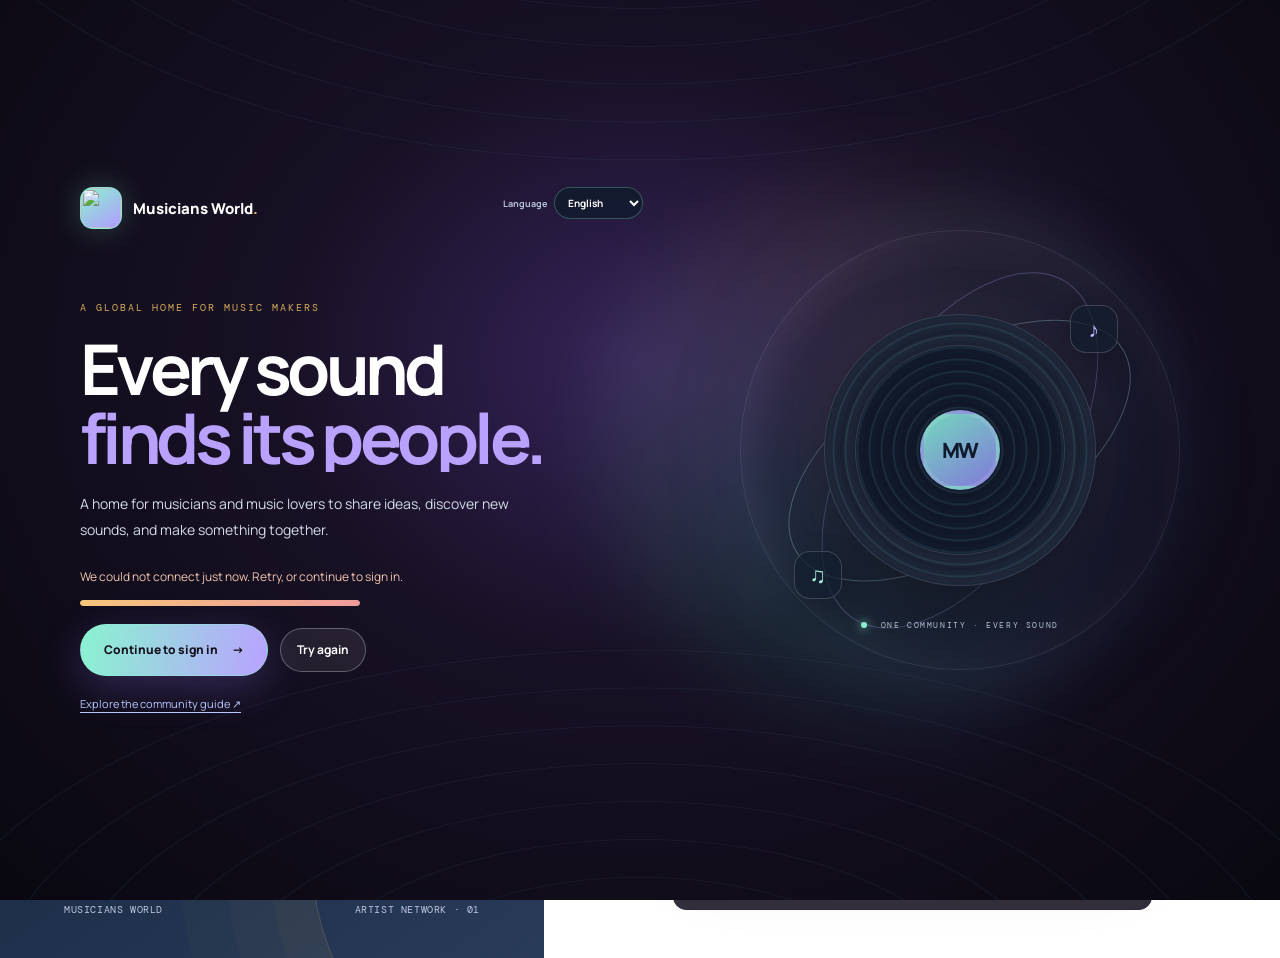
==== commit 39411546: "Implement community and account improvements Co-authored-by: Copilot <223556219+Copilot@users.norepl" ====
--- a/index.html
+++ b/index.html
@@ -7,16 +7,50 @@
 	<meta name="description" content="Musicians World is a global network for artists, collaborators, and gig discovery.">
 	<title>Musicians World | Global artist network</title>
 	<link rel="icon" type="image/svg+xml" href="/assets/musicians-world-profile.svg">
-	<link rel="stylesheet" href="style.css?v=27">
-	<script src="translations.js?v=6" defer></script>
-	<script src="app.js?v=33" defer></script>
+	<link rel="stylesheet" href="style.css?v=37">
+	<script src="translations.js?v=13" defer></script>
+	<script src="app.js?v=45" defer></script>
 </head>
 <body>
 	<section class="music-splash" id="welcomeSplash" aria-label="Welcome to Musicians World">
-		<div class="splash-stage" aria-hidden="true"><span class="splash-orbit orbit-one"></span><span class="splash-orbit orbit-two"></span><span class="splash-note note-one">♪</span><span class="splash-note note-two">♫</span><span class="splash-note note-three">♬</span><span class="splash-equalizer"><i></i><i></i><i></i><i></i><i></i><i></i><i></i></span></div>
-		<div class="splash-content"><a class="splash-brand" href="/" aria-label="Musicians World home"><span class="splash-brand-mark"><img src="/assets/musicians-world-profile.svg" alt=""></span><span>Musicians World<span class="brand-dot">.</span></span></a><label class="splash-language"><span>Language</span><select id="introLanguage" aria-label="Choose page language"><option value="en">English</option><option value="es">Español</option><option value="fr">Français</option><option value="pt">Português</option><option value="sw">Kiswahili</option></select></label><p class="splash-kicker">A global home for music makers</p><h1>Find your people.<br><span>Make your sound.</span></h1><p class="splash-copy">Singers, instrumentalists and music lovers—one world, one stage, an endless rhythm.</p><button class="splash-enter" type="button" data-enter-site disabled>Continue <span aria-hidden="true">→</span></button><div class="splash-progress-track" id="splashProgressTrack"><progress class="splash-progress" id="splashProgress" max="6" value="0" aria-label="Welcome screen progress"></progress><span class="splash-progress-note" aria-hidden="true">♫</span></div><p class="sr-only" id="splashProgressAnnouncement" role="status" aria-live="polite" aria-atomic="true"></p><a class="splash-guide-link" href="/info.html#about">Explore the community guide</a></div>
-		<span class="splash-bottom">CREATE · CONNECT · PLAY TOGETHER</span>
+		<div class="splash-stage" aria-hidden="true"><span class="splash-morph"></span><span class="splash-orbit orbit-one"></span><span class="splash-orbit orbit-two"></span><span class="splash-note note-one">♪</span><span class="splash-note note-two">♫</span><span class="splash-note note-three">♬</span><span class="splash-equalizer"><i></i><i></i><i></i><i></i><i></i><i></i><i></i></span></div>
+		<div class="splash-layout">
+			<div class="splash-content">
+				<a class="splash-brand" href="/" aria-label="Musicians World home"><span class="splash-brand-mark"><img src="/assets/musicians-world-profile.svg" alt=""></span><span>Musicians World<span class="brand-dot">.</span></span></a>
+				<label class="splash-language"><span>Language</span><select id="introLanguage" aria-label="Choose page language"><option value="en">English</option><option value="es">Español</option><option value="fr">Français</option><option value="pt">Português</option><option value="sw">Kiswahili</option></select></label>
+				<p class="splash-kicker">A global home for music makers</p>
+				<h1>Every sound<br><span>finds its people.</span></h1>
+				<p class="splash-copy">A home for musicians and music lovers to share ideas, discover new sounds, and make something together.</p>
+				<p class="splash-status" id="splashStatus" role="status" aria-live="polite">Please wait while we prepare your music community.</p>
+				<div class="splash-progress-track" id="splashProgressTrack" role="progressbar" aria-label="Preparing your secure session" aria-valuemin="0" aria-valuemax="100" aria-valuetext="Preparing your secure session">
+					<span class="splash-progress-fill"></span>
+				</div>
+				<div class="splash-actions"><button class="splash-enter" id="splashContinue" type="button" data-enter-site disabled>Preparing your welcome <span aria-hidden="true">♪</span></button><button class="splash-retry" id="splashRetry" type="button" hidden>Try again</button></div>
+				<a class="splash-guide-link" href="/info.html#about">Explore the community guide <span aria-hidden="true">↗</span></a>
+			</div>
+			<div class="splash-visual" aria-hidden="true">
+				<span class="splash-visual-orbit orbit-wide"></span><span class="splash-visual-orbit orbit-tall"></span>
+				<div class="splash-record"><span class="splash-record-groove"></span><span class="splash-record-label">MW</span></div>
+				<span class="splash-visual-note note-a">♪</span><span class="splash-visual-note note-b">♫</span>
+				<div class="splash-visual-caption"><span></span> ONE COMMUNITY · EVERY SOUND</div>
+			</div>
+		</div>
 	</section>
+	<dialog class="account-options-dialog" id="accountOptionsDialog" aria-labelledby="accountOptionsTitle">
+		<form method="dialog" class="account-options-close"><button type="submit" aria-label="Close account options">×</button></form>
+		<p class="splash-kicker">YOUR MUSIC WORLD AWAITS</p>
+		<h2 id="accountOptionsTitle">How would you like to continue?</h2>
+		<p class="account-options-copy">Choose your usual sign-in or start a new community account.</p>
+		<div class="account-options-google" id="accountOptionsGoogleSection">
+			<button class="account-options-google-fallback" id="accountOptionsGoogleFallback" type="button" disabled>Continue with Google</button>
+			<div id="accountOptionsGoogleButton" hidden></div>
+			<p class="account-options-google-note" id="accountOptionsGoogleNote" role="status">Google sign-in is not configured for this site yet.</p>
+			<p class="message" id="accountOptionsGoogleMessage" role="status"></p>
+		</div>
+		<div class="account-options-divider"><span>or use your account</span></div>
+		<div class="account-options-actions"><button class="account-option-primary" id="accountEmailButton" type="button">Sign in with email or username</button><button class="account-option-secondary" id="accountCreateButton" type="button">Create a new account</button></div>
+		<button class="account-options-cancel" id="accountOptionsCancel" type="button">Not now</button>
+	</dialog>
 	<main class="auth-shell" id="loginView">
 		<aside class="brand-panel" aria-label="About Musicians World access">
 			<a class="brand" href="/" aria-label="Musicians World home"><span class="brand-mark"><img src="/assets/musicians-world-profile.svg" alt=""></span><span>Musicians World<span class="brand-dot">.</span></span></a>
@@ -47,6 +81,10 @@
 		<section class="auth-side">
 			<div class="auth-card" aria-live="polite">
 				<a class="mobile-brand brand" href="/" aria-label="Musicians World home"><span class="brand-mark"><img src="/assets/musicians-world-profile.svg" alt=""></span><span>Musicians World<span class="brand-dot">.</span></span></a>
+				<div class="auth-mode-switch" id="authModeSwitch" role="group" aria-label="Account options">
+					<button type="button" data-auth-mode="login" aria-pressed="true">Sign in</button>
+					<button type="button" data-auth-mode="signup" aria-pressed="false">Create account</button>
+				</div>
 				<section id="setupStep" hidden>
 					<p class="step-label"><span></span>Initial setup · Admin</p>
 					<h2>Create your admin account</h2>
@@ -79,8 +117,8 @@
 						<p class="hint">New Google accounts receive a confirmation email and need administrator approval.</p>
 						<p class="message" id="googleLoginMessage" role="status"></p>
 					</div>
+					<button class="back-button" id="showAccountOptionsButton" type="button">More sign-in options</button>
 					<button class="back-button recovery" id="showRecoveryButton" type="button">Forgot your password? Recover it with a code</button>
-					<button class="back-button" id="showSignupButton" type="button">Create a viewer account</button>
 					<p class="server-note">Passwords and permissions are checked by the Node.js server. New viewer accounts need administrator approval.</p>
 				</section>
 
@@ -103,6 +141,7 @@
 						<button class="primary" type="submit">Reset password securely <span aria-hidden="true">→</span></button>
 						<p class="message" id="recoveryVerifyMessage" role="alert"></p>
 						<button class="back-button" id="resendRecoveryButton" type="button">Send another code</button>
+						<p class="hint">A new code can be requested once per minute. If it does not arrive, check spam or contact your administrator.</p>
 					</form>
 					<button class="back-button" id="cancelRecoveryButton" type="button">← Back to sign in</button>
 				</section>
@@ -134,14 +173,10 @@
 	</main>
 
 		<main class="workspace" id="appView" hidden>
-		<aside class="music-quote-popup" id="musicQuotePopup" role="region" aria-label="Music quote" aria-live="polite" hidden>
-			<div class="music-quote-topline"><span class="music-quote-note" aria-hidden="true">♫</span><span class="music-quote-label">A note from Musicians World</span><span class="music-quote-count" id="musicQuoteCount"></span><button class="music-quote-close" id="musicQuoteClose" type="button" aria-label="Dismiss quote">×</button></div>
-			<div class="music-quote-content"><span class="music-quote-mark" aria-hidden="true">“</span><blockquote id="musicQuoteText"></blockquote></div>
-			<button class="music-quote-next" id="musicQuoteNext" type="button">Next note <span aria-hidden="true">↗</span></button>
-		</aside>
 		<header class="workspace-header">
 			<a class="workspace-brand" href="#world" aria-label="Musicians World dashboard"><span class="brand-mark"><img src="/assets/musicians-world-profile.svg" alt=""></span><div><h1>Musicians World</h1><p id="welcomeText">Global musician community</p></div></a>
-			<div class="workspace-header-tools">
+			<button class="header-menu-toggle" id="headerMenuToggle" type="button" aria-controls="workspaceHeaderTools" aria-expanded="false" hidden>Menu</button>
+			<div class="workspace-header-tools" id="workspaceHeaderTools">
 				<section class="world-status" id="world" aria-label="Your local date and weather">
 					<div class="world-date-card"><span class="status-icon" aria-hidden="true">◷</span><div><strong id="worldDate">Your local date</strong><span id="worldClock">--:--</span><small id="worldTimeZone">Local time</small><small id="worldCountry" role="status">Country: waiting for location permission</small><small id="seasonStatus" class="season-status" role="status" aria-live="polite">Current season</small></div></div>
 					<div class="weather-card"><span class="weather-symbol" id="weatherSymbol" aria-hidden="true">☁</span><div class="weather-reading"><strong id="weatherTemperature">—°</strong><span id="weatherDescription">Local weather</span><small id="weatherPlace">Location not set</small></div><button class="weather-location-button" id="weatherLocationButton" type="button">Use my location</button><p class="weather-message" id="weatherMessage" role="status"></p><details class="weather-search"><summary>Choose a place</summary><form id="weatherSearchForm"><input id="weatherPlaceSearch" name="place" maxlength="100" placeholder="Search city or country" aria-label="Search a city or country" required><button type="submit">Show weather</button></form></details><a class="weather-attribution" href="https://open-meteo.com/" target="_blank" rel="noopener noreferrer">Weather by Open-Meteo</a></div>
@@ -151,20 +186,40 @@
 		</header>
 		<div class="content">
 			<nav class="workspace-tabs" aria-label="Dashboard sections" role="tablist">
-				<button class="workspace-tab" id="communityDashboardTab" type="button" role="tab" aria-selected="false" aria-controls="community" data-dashboard-tab="community">Musicians World</button>
-				<button class="workspace-tab active" id="personalDashboardTab" type="button" role="tab" aria-selected="true" aria-controls="userDashboard" data-dashboard-tab="userDashboard">My dashboard</button>
-				<button class="workspace-tab" id="accountSettingsTab" type="button" role="tab" aria-selected="false" aria-controls="accountServices" data-dashboard-tab="accountServices">My account</button>
-				<button class="workspace-tab admin-workspace-tab" id="adminAccountsTab" type="button" role="tab" aria-selected="false" aria-controls="adminDashboard" data-dashboard-tab="adminDashboard" hidden>Account details</button>
+				<button class="workspace-tab" id="communityDashboardTab" type="button" role="tab" aria-selected="false" aria-controls="community" data-dashboard-tab="community"><svg class="section-tab-icon" viewBox="0 0 24 24" aria-hidden="true"><circle cx="12" cy="12" r="9"/><path d="M3 12h18M12 3a15 15 0 0 1 0 18M12 3a15 15 0 0 0 0 18"/></svg><span>Musicians World</span></button>
+				<button class="workspace-tab active" id="personalDashboardTab" type="button" role="tab" aria-selected="true" aria-controls="userDashboard" data-dashboard-tab="userDashboard"><svg class="section-tab-icon" viewBox="0 0 24 24" aria-hidden="true"><rect x="3" y="3" width="7" height="7" rx="1"/><rect x="14" y="3" width="7" height="7" rx="1"/><rect x="3" y="14" width="7" height="7" rx="1"/><rect x="14" y="14" width="7" height="7" rx="1"/></svg><span>My dashboard</span></button>
+				<button class="workspace-tab" id="accountSettingsTab" type="button" role="tab" aria-selected="false" aria-controls="accountServices" data-dashboard-tab="accountServices"><svg class="section-tab-icon" viewBox="0 0 24 24" aria-hidden="true"><circle cx="12" cy="8" r="3.5"/><path d="M5 21c.5-4 2.8-6 7-6s6.5 2 7 6"/></svg><span>My account</span></button>
+				<button class="workspace-tab admin-workspace-tab" id="adminAccountsTab" type="button" role="tab" aria-selected="false" aria-controls="adminDashboard" data-dashboard-tab="adminDashboard" hidden><svg class="section-tab-icon" viewBox="0 0 24 24" aria-hidden="true"><path d="m12 3 8 3v5c0 5-3.4 8.5-8 10-4.6-1.5-8-5-8-10V6l8-3Z"/><path d="m8.5 12 2.3 2.3 4.7-5"/></svg><span>Account details</span></button>
 			</nav>
 			<section class="community" id="community" role="tabpanel" aria-labelledby="communityDashboardTab" aria-label="Musicians World community" hidden>
 				<header class="community-hero">
-					<div class="hero-video-shade" aria-hidden="true"></div>
 					<div class="community-hero-content">
-						<div class="community-hero-copy"><a class="hero-brand" href="#community"><span class="hero-brand-mark"><img src="/assets/musicians-world-profile.svg" alt=""></span><span>Musicians World</span></a><p class="eyebrow">A world of music, together</p><h2 class="hero-headline" aria-label="One world. Infinite rhythm."><span class="hero-headline-line hero-headline-first" aria-hidden="true">One world.</span><span class="hero-headline-line hero-headline-second" aria-hidden="true">Infinite rhythm.</span></h2><p>Meet your people, make something unforgettable, and find your next stage in a community built for musicians everywhere.</p><section class="hero-featured-track" aria-label="Featured song"><div><span class="hero-track-label">NEW RELEASE / FEATURED SONG</span><h3>W'asem</h3><p>Jubilare featuring Kweku Teye and Enuonyam Akuffo Tuffour</p><a class="hero-track-open" href="https://music.apple.com/us/album/wasem-feat-kweku-teye-and-enuonyam-akuffo-tuffour/1880272838?i=1880272846" target="_blank" rel="noopener noreferrer">Play full song on Apple Music <span aria-hidden="true">&#8599;</span></a></div><iframe id="featuredTrackPlayer" src="https://embed.music.apple.com/us/album/jehovah-nissi-ep/1880272838?i=1880272846" title="Listen to W'asem by Jubilare featuring Kweku Teye and Enuonyam Akuffo Tuffour" allow="autoplay *; encrypted-media *; fullscreen *; clipboard-write" referrerpolicy="strict-origin-when-cross-origin" loading="eager"></iframe></section><div class="hero-actions"><button class="hero-button hero-button-primary" type="button" data-open-community-tab="chat">Meet the community <span aria-hidden="true">→</span></button><button class="hero-button hero-button-secondary" type="button" data-open-community-tab="gigs">Explore opportunities</button></div><small class="role-description" id="roleDescription">Your member workspace</small></div>
-						<figure class="hero-mascot" aria-hidden="true"><svg viewBox="0 0 280 340" focusable="false"><ellipse class="mascot-shadow" cx="148" cy="314" rx="72" ry="12"/><g class="mascot-dance"><path class="mascot-arm mascot-arm-left" d="M113 174 72 132 48 94"/><path class="mascot-arm mascot-arm-right" d="m187 174 34-40 20-42"/><circle class="mascot-hand" cx="47" cy="91" r="13"/><circle class="mascot-hand" cx="243" cy="88" r="13"/><path class="mascot-torso" d="m112 151 36-14 40 14 21 91h-117z"/><path class="mascot-leg" d="m119 244-14 57m65-57 21 57"/><path class="mascot-shoe" d="m101 297 20 5-7 14H83zm80 0-17 7 11 12h32z"/><rect class="mascot-microphone" x="237" y="43" width="12" height="38" rx="6"/><path class="mascot-mic-grille" d="M240 52h6m-6 5h6m-6 5h6"/><path class="mascot-mic-base" d="M243 81v9m-8 0h16"/><path class="mascot-head" d="M102 95c0-34 23-58 52-58s52 24 52 58v12c0 31-23 53-52 53s-52-22-52-53z"/><path class="mascot-hair" d="M99 100c-6-38 17-70 55-70 32 0 54 22 56 60-13-8-23-20-29-34-17 18-44 29-78 30z"/><ellipse class="mascot-eye" cx="137" cy="111" rx="3.5" ry="5"/><ellipse class="mascot-eye" cx="170" cy="111" rx="3.5" ry="5"/><path class="mascot-smile" d="M139 128q15 13 30 0"/><path class="mascot-note" d="M225 48V19l22-4v24"/><ellipse class="mascot-note-dot" cx="220" cy="51" rx="8" ry="5" transform="rotate(-20 220 51)"/></g></svg></figure>
-					</div>
-					<span class="hero-live-indicator" id="heroLiveIndicator"><span aria-hidden="true"></span>FEATURED NEW RELEASE</span><button class="hero-video-skip" id="heroVideoSkip" type="button">Browse concert picks</button>
-					<a class="hero-video-credit" href="https://music.apple.com/us/album/wasem-feat-kweku-teye-and-enuonyam-akuffo-tuffour/1880272838?i=1880272846" target="_blank" rel="noopener noreferrer">Listen to W'asem on Apple Music</a>
+						<div class="community-hero-copy">
+							<p class="eyebrow">A world of music, together</p>
+							<h2 class="hero-headline"><span>Find your people.</span><span class="hero-headline-accent">Make your sound.</span></h2>
+							<p>Meet musicians across borders, share ideas, and discover opportunities to play together.</p>
+							<div class="hero-actions">
+								<button class="hero-button hero-button-primary" type="button" data-open-community-tab="chat">Meet the community <span aria-hidden="true">→</span></button>
+								<button class="hero-button hero-button-secondary" type="button" data-open-community-tab="gigs">Explore opportunities</button>
+							</div>
+							<small class="role-description" id="roleDescription">Your member workspace</small>
+						</div>
+						<div class="hero-visual">
+							<div class="hero-orbit hero-orbit-one" aria-hidden="true"></div>
+							<div class="hero-orbit hero-orbit-two" aria-hidden="true"></div>
+							<div class="hero-vinyl" aria-hidden="true"><span class="hero-vinyl-label">MW</span></div>
+							<div class="hero-spectrum" aria-hidden="true"><i></i><i></i><i></i><i></i><i></i><i></i><i></i><i></i><i></i></div>
+							<div class="hero-release-card">
+								<span class="hero-release-art" aria-hidden="true">♫</span>
+								<span class="hero-release-copy"><small>FEATURED RELEASE</small><strong>W'asem</strong><span>Jubilare</span></span>
+								<a class="hero-release-arrow" href="https://music.apple.com/us/album/wasem-feat-kweku-teye-and-enuonyam-akuffo-tuffour/1880272838?i=1880272846" target="_blank" rel="noopener noreferrer" aria-label="Listen to W'asem on Apple Music">↗</a>
+								<details class="hero-release-player">
+									<summary>Listen here</summary>
+									<iframe src="https://embed.music.apple.com/us/album/jehovah-nissi-ep/1880272838?i=1880272846" title="Listen to W'asem by Jubilare featuring Kweku Teye and Enuonyam Akuffo Tuffour" allow="autoplay *; encrypted-media *; fullscreen *; clipboard-write" referrerpolicy="strict-origin-when-cross-origin" loading="lazy"></iframe>
+								</details>
+							</div>
+						</div>
+					</div>
 				</header>
 				<section class="hero-promo-carousel" id="heroPromoCarousel" aria-label="Gospel concert videos">
 					<div class="hero-promo-heading"><div><p class="eyebrow">From the gospel stage</p><h3>Concert picks</h3></div><div class="hero-promo-controls"><button class="hero-promo-nav" id="heroPromoPrevious" type="button" aria-label="Previous concert video">←</button><button class="hero-promo-nav" id="heroPromoNext" type="button" aria-label="Next concert video">→</button></div></div>
@@ -185,12 +240,13 @@
 					<div class="concert-gallery-footer"><div class="concert-gallery-dots" id="concertGalleryDots" role="group" aria-label="Concert photo pages"></div><span>Live music, everywhere.</span><span>Concert photography via Unsplash</span></div>
 				</section>
 				<nav class="community-nav" aria-label="Community sections" role="tablist">
-					<button class="community-tab active" id="feedTabButton" type="button" role="tab" aria-selected="true" aria-controls="feedTab" data-community-tab="feed">The scene</button>
-					<button class="community-tab" id="gigsTabButton" type="button" role="tab" aria-selected="false" aria-controls="gigsTab" data-community-tab="gigs">Find a gig</button>
-					<button class="community-tab" id="musiciansTabButton" type="button" role="tab" aria-selected="false" aria-controls="musiciansTab" data-community-tab="musicians">Meet musicians</button>
-					<button class="community-tab" id="listenTabButton" type="button" role="tab" aria-selected="false" aria-controls="listenTab" data-community-tab="listen">Listen together</button>
-					<button class="community-tab" id="chatTabButton" type="button" role="tab" aria-selected="false" aria-controls="chatTab" data-community-tab="chat">Chat rooms</button>
-					<button class="community-tab" id="marketplaceTabButton" type="button" role="tab" aria-selected="false" aria-controls="marketplaceTab" data-community-tab="marketplace">Instrument shop</button>
+					<button class="community-tab active" id="feedTabButton" type="button" role="tab" aria-selected="true" aria-controls="feedTab" data-community-tab="feed"><svg class="section-tab-icon" viewBox="0 0 24 24" aria-hidden="true"><path d="M4 5h16v11H8l-4 4V5Z"/><path d="M8 9h8M8 12h5"/></svg><span>The scene</span></button>
+					<button class="community-tab" id="gigsTabButton" type="button" role="tab" aria-selected="false" aria-controls="gigsTab" data-community-tab="gigs"><svg class="section-tab-icon" viewBox="0 0 24 24" aria-hidden="true"><rect x="3" y="5" width="18" height="16" rx="2"/><path d="M7 3v4M17 3v4M3 10h18M8 14h3M8 17h7"/></svg><span>Find a gig</span></button>
+					<button class="community-tab" id="musiciansTabButton" type="button" role="tab" aria-selected="false" aria-controls="musiciansTab" data-community-tab="musicians"><svg class="section-tab-icon" viewBox="0 0 24 24" aria-hidden="true"><circle cx="9" cy="8" r="3"/><path d="M3 20c.5-3.5 2.5-5.5 6-5.5s5.5 2 6 5.5M16 5.5a3 3 0 0 1 0 5.8M17 15c2.4.7 3.7 2.4 4 5"/></svg><span>Meet musicians</span></button>
+					<button class="community-tab" id="listenTabButton" type="button" role="tab" aria-selected="false" aria-controls="listenTab" data-community-tab="listen"><svg class="section-tab-icon" viewBox="0 0 24 24" aria-hidden="true"><path d="M4 13v-2a8 8 0 0 1 16 0v2"/><rect x="3" y="12" width="4" height="7" rx="2"/><rect x="17" y="12" width="4" height="7" rx="2"/><path d="M17 20h-5"/></svg><span>Listen together</span></button>
+					<button class="community-tab" id="chatTabButton" type="button" role="tab" aria-selected="false" aria-controls="chatTab" data-community-tab="chat"><svg class="section-tab-icon" viewBox="0 0 24 24" aria-hidden="true"><path d="M4 5h16v12H9l-5 4V5Z"/><path d="M8 10h8M8 13h5"/></svg><span>Chat rooms</span></button>
+					<button class="community-tab" id="marketplaceTabButton" type="button" role="tab" aria-selected="false" aria-controls="marketplaceTab" data-community-tab="marketplace"><svg class="section-tab-icon" viewBox="0 0 24 24" aria-hidden="true"><path d="M4 8h16l-1 13H5L4 8Z"/><path d="M8 9V6a4 4 0 0 1 8 0v3M9 13h6"/></svg><span>Instrument shop</span></button>
+					<button class="community-tab" id="aboutAdminTabButton" type="button" role="tab" aria-selected="false" aria-controls="aboutAdminTab" data-community-tab="aboutAdmin"><svg class="section-tab-icon" viewBox="0 0 24 24" aria-hidden="true"><circle cx="12" cy="8" r="3.5"/><path d="M5 21c.5-4 2.8-6 7-6s6.5 2 7 6"/><path d="M19 3v4M17 5h4"/></svg><span>About admin</span></button>
 				</nav>
 				<section class="community-tab-panel" id="feedTab" role="tabpanel" aria-labelledby="feedTabButton">
 					<div class="scene-grid">
@@ -210,7 +266,7 @@
 				</section>
 				<section class="community-tab-panel" id="musiciansTab" role="tabpanel" aria-labelledby="musiciansTabButton" hidden>
 					<div class="tab-intro"><p class="eyebrow">The world is your music scene</p><h3>Meet the musicians.</h3><p>Find your sound, your collaborators, and your people across the map.</p></div>
-					<details class="community-card profile-editor"><summary><span><strong>Set up your musician profile</strong><small>Tell the community what you play and where to find you.</small></span><span class="summary-arrow" aria-hidden="true">＋</span></summary><form id="musicianProfileForm" class="profile-form"><div class="profile-fields"><div class="field"><label for="profileMemberType">I am a</label><select id="profileMemberType" name="memberType"><option value="singer">Singer / vocalist</option><option value="instrumentalist">Instrumentalist</option><option value="seller">Instrument and gear seller</option></select></div><div class="field"><label for="profileLanguage">Page language</label><select id="profileLanguage" name="language"><option value="en">English</option><option value="es">Español</option><option value="fr">Français</option><option value="pt">Português</option><option value="sw">Kiswahili</option></select><p class="hint">Sets your preferred language and date formatting.</p></div><div class="field"><label for="profileAvatarPreset">Choose an avatar</label><select id="profileAvatarPreset" name="avatarPreset"><option value="guitar">Guitar</option><option value="microphone">Microphone</option><option value="drums">Drums</option><option value="keyboard">Keyboard</option><option value="notes">Music notes</option></select><div class="avatar-upload"><span class="avatar profile-avatar-preview" id="profileAvatarPreview" aria-hidden="true">🎸</span><label for="profileAvatarFile">Or upload a photo</label><input id="profileAvatarFile" name="avatarFile" type="file" accept="image/jpeg,image/png,image/webp"><small>JPEG, PNG, or WebP up to 5 MB.</small><label class="inline-check"><input id="removeProfileAvatar" type="checkbox"> Remove uploaded photo</label></div></div><div class="field"><label for="profileLocation">Based in</label><input id="profileLocation" name="location" maxlength="120" placeholder="City, region or online"></div><div class="field"><label for="profileCountry">Country</label><input id="profileCountry" name="country" list="countryOptions" maxlength="120" placeholder="Select or enter your country"><datalist id="countryOptions"></datalist><p class="hint">Shown on your public musician profile. Use your detected country or enter another.</p></div><div class="field"><label for="profileInstruments">Instruments or role</label><input id="profileInstruments" name="instruments" maxlength="120" placeholder="Vocals, drums, producer…"></div><div class="field"><label for="profileGenres">Genres</label><input id="profileGenres" name="genres" maxlength="120" placeholder="Gospel, jazz, amapiano…"></div><div class="field"><label for="profileContactEmail">Public contact email <span class="optional">optional</span></label><input id="profileContactEmail" name="contactEmail" type="email" maxlength="254" placeholder="Leave blank to keep contact private"></div><div class="field profile-bio"><label for="profileBio">A little about your sound</label><textarea id="profileBio" name="bio" rows="3" maxlength="500" placeholder="What do you love to play? What are you hoping to make?"></textarea></div><div class="field profile-bio"><strong>Precise location is private unless you explicitly share it.</strong><p class="hint">If enabled below, your exact coordinates will be visible to signed-in community members. Do not share if you prefer to keep your location private.</p><button class="text-button" id="profileLocationButton" type="button">Use my current location</button><label class="inline-check"><input id="profileShareLocation" name="shareLocation" type="checkbox" value="true"> I explicitly agree to show my exact coordinates on my profile</label><input id="profileLatitude" name="latitude" type="hidden"><input id="profileLongitude" name="longitude" type="hidden"></div></div><div class="composer-actions"><p class="message" id="profileMessage" role="status"></p><button class="primary" type="submit">Save my profile</button></div></form></details>
+					<details class="community-card profile-editor"><summary><span><strong>Set up your member profile</strong><small>Choose Viewer or a musician type, then tell the community about yourself.</small></span><span class="summary-arrow" aria-hidden="true">＋</span></summary><form id="musicianProfileForm" class="profile-form"><div class="profile-fields"><div class="field"><label for="profileMemberType">I am a</label><select id="profileMemberType" name="memberType"><option value="viewer">Viewer / music lover</option><option value="singer">Singer / vocalist</option><option value="instrumentalist">Instrumentalist</option><option value="seller">Instrument and gear seller</option></select></div><div class="field"><label for="profileLanguage">Page language</label><select id="profileLanguage" name="language"><option value="en">English</option><option value="es">Español</option><option value="fr">Français</option><option value="pt">Português</option><option value="sw">Kiswahili</option></select><p class="hint">Sets your preferred language and date formatting.</p></div><div class="field"><label for="profileAvatarPreset">Choose an avatar</label><select id="profileAvatarPreset" name="avatarPreset"><option value="guitar">Guitar</option><option value="microphone">Microphone</option><option value="drums">Drums</option><option value="keyboard">Keyboard</option><option value="notes">Music notes</option></select><div class="avatar-upload"><span class="avatar profile-avatar-preview" id="profileAvatarPreview" aria-hidden="true">🎸</span><label for="profileAvatarFile">Or upload a photo</label><input id="profileAvatarFile" name="avatarFile" type="file" accept="image/jpeg,image/png,image/webp"><small>JPEG, PNG, or WebP up to 5 MB.</small><label class="inline-check"><input id="removeProfileAvatar" type="checkbox"> Remove uploaded photo</label></div></div><div class="field"><label for="profileLocation">Based in</label><input id="profileLocation" name="location" maxlength="120" placeholder="City, region or online"></div><div class="field"><label for="profileCountry">Country</label><input id="profileCountry" name="country" list="countryOptions" maxlength="120" placeholder="Select or enter your country"><datalist id="countryOptions"></datalist><p class="hint">Shown on your public musician profile. Use your detected country or enter another.</p></div><div class="field"><label for="profileInstruments">Instruments or role</label><input id="profileInstruments" name="instruments" maxlength="120" placeholder="Vocals, drums, producer…"></div><div class="field"><label for="profileGenres">Genres</label><input id="profileGenres" name="genres" maxlength="120" placeholder="Gospel, jazz, amapiano…"></div><div class="field"><label for="profileContactEmail">Public contact email <span class="optional">optional</span></label><input id="profileContactEmail" name="contactEmail" type="email" maxlength="254" placeholder="Leave blank to keep contact private"></div><div class="field profile-bio"><label for="profileBio">A little about your sound</label><textarea id="profileBio" name="bio" rows="3" maxlength="500" placeholder="What do you love to play? What are you hoping to make?"></textarea></div><div class="field profile-bio"><strong>Precise location is private unless you explicitly share it.</strong><p class="hint">If enabled below, your exact coordinates will be visible to signed-in community members. Do not share if you prefer to keep your location private.</p><button class="text-button" id="profileLocationButton" type="button">Use my current location</button><label class="inline-check"><input id="profileShareLocation" name="shareLocation" type="checkbox" value="true"> I explicitly agree to show my exact coordinates on my profile</label><input id="profileLatitude" name="latitude" type="hidden"><input id="profileLongitude" name="longitude" type="hidden"></div></div><div class="composer-actions"><p class="message" id="profileMessage" role="status"></p><button class="primary" type="submit">Save my profile</button></div></form></details>
 					<div class="people-heading"><h3>Musicians around the world</h3><label class="country-filter-label" for="musicianCountryFilter">Country<select id="musicianCountryFilter"><option value="">All countries</option></select></label><span class="request-count" id="musicianCount">0 musicians</span></div><div class="musician-grid" id="musicianGrid" aria-live="polite"><p class="community-empty">Loading musicians…</p></div>
 				</section>
 				<section class="community-tab-panel" id="listenTab" role="tabpanel" aria-labelledby="listenTabButton" hidden>
@@ -219,16 +275,19 @@
 				</section>
 				<section class="community-tab-panel" id="chatTab" role="tabpanel" aria-labelledby="chatTabButton" hidden>
 					<div class="tab-intro"><p class="eyebrow">Meet your people</p><h3>Community chat rooms.</h3><p>Share ideas with singers, instrumentalists, sellers, and fellow members. The support room is shared with the community; never post passwords or private account details.</p></div>
-					<section class="community-card chat-card" aria-label="Community chat messenger">
+					<section class="community-card chat-membership-panel" id="chatMembershipPanel" aria-labelledby="chatMembershipHeading"><div><p class="eyebrow">Optional community feature</p><h3 id="chatMembershipHeading">Join the conversation.</h3><p>Joining is your choice. Members who join can use the general room, topic rooms, and private messages with other chat members.</p></div><p class="message" id="chatMembershipStatus" role="status">Checking your chat access…</p><div class="chat-membership-actions"><button class="primary" id="joinCommunityChatButton" type="button" disabled hidden>Join community chat</button><button class="review-button" id="retryChatMembershipButton" type="button" hidden>Check again</button></div></section>
+					<section class="community-card chat-card" id="chatCard" aria-label="Community chat messenger" hidden>
 						<aside class="chat-sidebar" aria-label="Chat room list">
-							<div class="chat-sidebar-heading"><h3>Messages</h3><span>COMMUNITY</span></div>
+							<div class="chat-sidebar-heading"><h3>Messages</h3><button class="chat-leave-button" id="leaveCommunityChatButton" type="button">Leave chat</button></div>
 							<div class="chat-room-list" role="group" aria-label="Choose a chat room">
-								<button class="chat-room-button active" type="button" data-chat-room="singers" aria-pressed="true"><span class="chat-room-avatar">🎤</span><span class="chat-room-copy"><strong>Singers and vocalists</strong><small>Share your voice and ideas</small></span><span class="chat-room-unread" data-chat-unread="singers" hidden></span></button>
+								<button class="chat-room-button active" type="button" data-chat-room="general" aria-pressed="true"><span class="chat-room-avatar">🌍</span><span class="chat-room-copy"><strong>General chat</strong><small>Talk with everyone in the community</small></span><span class="chat-room-unread" data-chat-unread="general" hidden></span></button>
+								<button class="chat-room-button" type="button" data-chat-room="singers" aria-pressed="false"><span class="chat-room-avatar">🎤</span><span class="chat-room-copy"><strong>Singers and vocalists</strong><small>Share your voice and ideas</small></span><span class="chat-room-unread" data-chat-unread="singers" hidden></span></button>
 								<button class="chat-room-button" type="button" data-chat-room="instrumentalists" aria-pressed="false"><span class="chat-room-avatar">🎸</span><span class="chat-room-copy"><strong>Instrumentalists</strong><small>Find players and collaborators</small></span><span class="chat-room-unread" data-chat-unread="instrumentalists" hidden></span></button>
 								<button class="chat-room-button" type="button" data-chat-room="marketplace" aria-pressed="false"><span class="chat-room-avatar">🎹</span><span class="chat-room-copy"><strong>Instrument and gear</strong><small>Marketplace conversation</small></span><span class="chat-room-unread" data-chat-unread="marketplace" hidden></span></button>
 								<button class="chat-room-button" type="button" data-chat-room="support" aria-pressed="false"><span class="chat-room-avatar">♪</span><span class="chat-room-copy"><strong>Community support</strong><small>Questions and account help</small></span><span class="chat-room-unread" data-chat-unread="support" hidden></span></button>
 							</div>
-							<select id="chatRoomSelect" class="chat-room-select" aria-label="Choose a room"><option value="singers">Singers and vocalists</option><option value="instrumentalists">Instrumentalists</option><option value="marketplace">Instrument and gear marketplace</option><option value="support">Community support</option></select>
+							<div class="chat-contacts-heading"><h4>Direct messages</h4><span id="chatMemberCount">—</span></div><div class="chat-contact-list" id="chatContacts" role="group" aria-label="Joined chat members"><p class="community-empty">Loading chat members…</p></div>
+							<select id="chatRoomSelect" class="chat-room-select" aria-label="Choose a room"><option value="general">General chat</option><option value="singers">Singers and vocalists</option><option value="instrumentalists">Instrumentalists</option><option value="marketplace">Instrument and gear marketplace</option><option value="support">Community support</option></select>
 						</aside>
 						<section class="chat-conversation" aria-label="Chat conversation">
 							<header class="chat-conversation-header"><span class="chat-room-avatar" id="chatRoomAvatar" aria-hidden="true">🎤</span><div><h3 id="chatRoomTitle">Singers and vocalists</h3><p id="chatRoomDescription">Share your voice and ideas</p></div></header>
@@ -239,13 +298,22 @@
 					</section>
 				</section>
 				<section class="community-tab-panel" id="marketplaceTab" role="tabpanel" aria-labelledby="marketplaceTabButton" hidden><div class="tab-intro"><p class="eyebrow">Buy, sell, and trade</p><h3>Instrument shop.</h3><p>Browse instruments, buy securely with Paystack, and coordinate delivery directly with the seller. Listings use the seller’s registration currency.</p></div><div class="marketplace-layout"><section class="community-card"><div class="card-heading"><div><p class="eyebrow">Community listings</p><h3>Instruments and gear</h3></div></div><div id="marketplaceListings" class="marketplace-listings" aria-live="polite"><p class="community-empty">Loading listings…</p></div></section><section class="community-card"><p class="eyebrow">Seller dashboard</p><h3>List your gear</h3><form id="marketplaceForm"><div class="field"><label for="marketItemTitle">Item</label><input id="marketItemTitle" name="title" maxlength="100" placeholder="e.g. Yamaha keyboard" required></div><div class="field"><label for="marketItemCategory">Category</label><select id="marketItemCategory" name="category"><option value="instrument">Instrument</option><option value="equipment">Audio equipment</option><option value="accessory">Accessory</option><option value="other">Other</option></select></div><div class="field"><label for="marketItemPrice">Price (<span id="marketCurrencyLabel">your registration currency</span>)</label><input id="marketItemPrice" name="priceAmount" type="number" min="0.01" max="1000000" step="0.01" inputmode="decimal" placeholder="0.00" required></div><div class="field"><label for="marketItemStock">Quantity in stock</label><input id="marketItemStock" name="stock" type="number" min="1" max="999" step="1" value="1" required></div><div class="field"><label for="marketItemPhoto">Item photo <span class="optional">optional</span></label><input id="marketItemPhoto" name="imageFile" type="file" accept="image/jpeg,image/png,image/webp"><small>JPEG, PNG, or WebP up to 2 MB.</small></div><div class="field"><label for="marketItemLocation">Location</label><input id="marketItemLocation" name="location" maxlength="120" placeholder="City, country" required></div><div class="field"><label for="marketItemDescription">Description</label><textarea id="marketItemDescription" name="description" rows="4" maxlength="1000" required></textarea></div><div class="field"><label for="marketItemEmail">Public contact email <span class="optional">optional</span></label><input id="marketItemEmail" name="contactEmail" type="email" maxlength="254"></div><button class="primary" type="submit">Post item</button><p class="message" id="marketplaceMessage" role="status"></p></form><hr><h4>Your orders</h4><div id="marketplaceOrders" class="marketplace-orders" aria-live="polite"><p class="community-empty">Loading shop dashboard…</p></div><h4>Your purchases</h4><div id="marketplacePurchases" class="marketplace-orders" aria-live="polite"></div></section></div></section>
+				<section class="community-tab-panel" id="aboutAdminTab" role="tabpanel" aria-labelledby="aboutAdminTabButton" hidden>
+					<div class="tab-intro"><p class="eyebrow">Meet the team</p><h3>About your community admin.</h3><p>Learn a little about the person helping care for Musicians World.</p></div>
+					<article class="community-card admin-public-profile" aria-labelledby="adminPublicName" id="adminPublicProfileCard" hidden>
+						<div class="admin-public-profile-avatar"><span class="avatar" id="adminPublicAvatar" aria-hidden="true">MW</span></div>
+						<div class="admin-public-profile-copy"><p class="eyebrow">Community administrator</p><h3 id="adminPublicName">Musicians World admin</h3><p class="admin-public-profile-bio" id="adminPublicBio"></p></div>
+					</article>
+					<p class="community-card community-empty" id="adminPublicProfileEmpty" role="status" hidden>The administrator has not shared a public introduction yet.</p>
+				</section>
 			</section>
 			<dialog class="marketplace-checkout-dialog" id="marketplaceCheckoutDialog" aria-labelledby="marketplaceCheckoutTitle"><form id="marketplaceCheckoutForm"><p class="eyebrow">Secure checkout</p><h2 id="marketplaceCheckoutTitle">Arrange delivery</h2><p id="marketplaceCheckoutItem"></p><input id="checkoutListingId" name="listingId" type="hidden"><div class="field"><label for="checkoutBuyerName">Full name</label><input id="checkoutBuyerName" name="buyerName" autocomplete="name" maxlength="80" required></div><div class="field"><label for="checkoutBuyerEmail">Email</label><input id="checkoutBuyerEmail" name="buyerEmail" type="email" autocomplete="email" maxlength="254" required></div><div class="field"><label for="checkoutBuyerPhone">Phone</label><input id="checkoutBuyerPhone" name="buyerPhone" type="tel" autocomplete="tel" maxlength="40" required></div><div class="field"><label for="checkoutDeliveryAddress">Delivery address</label><textarea id="checkoutDeliveryAddress" name="deliveryAddress" rows="3" maxlength="500" autocomplete="street-address" required></textarea></div><div class="field"><label for="checkoutQuantity">Quantity</label><input id="checkoutQuantity" name="quantity" type="number" min="1" max="20" value="1" required></div><div class="field"><label for="checkoutDeliveryNote">Delivery note <span class="optional">optional</span></label><textarea id="checkoutDeliveryNote" name="deliveryNote" rows="2" maxlength="300"></textarea></div><p class="message" id="marketplaceCheckoutMessage" role="status"></p><div class="dialog-actions"><button type="button" class="text-button" id="cancelMarketplaceCheckout">Cancel</button><button type="submit" class="primary">Continue to Paystack</button></div></form></dialog>
+			<dialog class="marketplace-checkout-dialog member-dashboard-dialog" id="memberDashboardDialog" aria-labelledby="memberDashboardTitle"><div class="member-dashboard-preview-header"><div><p class="eyebrow">Read-only dashboard</p><h2 id="memberDashboardTitle">Member dashboard</h2></div><button class="text-button" type="button" id="closeMemberDashboardButton">Close</button></div><p class="message" id="memberDashboardPreviewMessage" role="status"></p><div id="memberDashboardPreviewContent"></div></dialog>
 			<section id="adminDashboard" role="tabpanel" aria-labelledby="adminAccountsTab" hidden>
 			<header class="content-heading"><div><p class="eyebrow">Admin only</p><h2>Admin account details</h2><p>Approve members, add accounts, change roles, delete or restore accounts, export the directory, and manage backups. Admins only.</p></div><span class="dashboard-date" id="dashboardDate"></span></header>
 
 			<section class="panel admin-profile-panel" aria-labelledby="adminProfileHeading">
-				<div><p class="eyebrow">Public profile</p><h3 id="adminProfileHeading">Admin profile</h3><p>Your photo and short introduction appear in the community directory.</p><p class="admin-presence"><span class="admin-presence-indicator" aria-hidden="true"></span><strong>Active online</strong><span>Local time</span><time id="adminCurrentTime" aria-label="Current local time"></time></p></div>
+				<div><p class="eyebrow">Public profile</p><h3 id="adminProfileHeading">Admin profile</h3><p>Your photo and short introduction appear on the community About admin page.</p><p class="admin-presence"><span class="admin-presence-indicator" aria-hidden="true"></span><strong>Active online</strong><span>Local time</span><time id="adminCurrentTime" aria-label="Current local time"></time></p></div>
 				<form id="adminProfileForm" class="admin-profile-form">
 					<div class="admin-profile-photo"><span class="avatar admin-profile-preview" id="adminProfilePreview">MW</span><div class="field"><label for="adminProfileFile">Profile picture</label><input id="adminProfileFile" name="avatarFile" type="file" accept="image/jpeg,image/png,image/webp"><small>JPEG, PNG, or WebP up to 5 MB.</small><label class="inline-check admin-profile-remove" id="adminProfileRemoveLabel"><input id="adminRemoveProfileAvatar" type="checkbox"> Remove current profile picture</label></div></div>
 					<div class="field"><label for="adminProfileBio">Short description</label><textarea id="adminProfileBio" name="bio" rows="3" maxlength="300" placeholder="Introduce yourself to the music community…"></textarea><small>Up to 300 characters.</small></div>
@@ -254,10 +322,21 @@
 			</section>
 
 			<section class="dashboard-stats" aria-label="Workspace summary">
-				<article class="stat-card"><span class="stat-label">Approved artists</span><strong id="memberCount">—</strong><span class="stat-caption">Artist directory</span></article>
+				<article class="stat-card"><span class="stat-label">Approved accounts</span><strong id="memberCount">—</strong><span class="stat-caption">Member directory</span></article>
 				<article class="stat-card admin-stat" id="pendingStatCard" hidden><span class="stat-label">Awaiting review</span><strong id="pendingCount">0</strong><span class="stat-caption">Access requests</span></article>
 				<article class="stat-card" id="accessStatCard"><span class="stat-label">Your role</span><strong id="accessMetric">Member</strong><span class="stat-caption">Assigned access</span></article>
 				<article class="stat-card"><span class="stat-label">Digital signing</span><strong class="stat-small" id="signingMetric">Preparing</strong><span class="stat-caption">This browser's signing key</span></article>
+			</section>
+
+			<section class="panel admin-member-insights" aria-labelledby="adminMemberInsightsHeading">
+				<div class="approvals-heading"><div><span class="eyebrow">Member overview</span><h3 id="adminMemberInsightsHeading">Viewer and artist activity</h3><p>Approved accounts, new registrations, and sign-ins from the last 7 days.</p></div><button class="review-button" id="refreshUsersButton" type="button">Refresh accounts</button></div>
+				<div class="dashboard-stats">
+					<article class="stat-card"><span class="stat-label">Viewer accounts</span><strong id="viewerMemberCount">—</strong><span class="stat-caption" id="viewerMemberTrend">New in the last 7 days: —</span></article>
+					<article class="stat-card"><span class="stat-label">Artist accounts</span><strong id="artistMemberCount">—</strong><span class="stat-caption" id="artistMemberTrend">New in the last 7 days: —</span></article>
+					<article class="stat-card"><span class="stat-label">Seller accounts</span><strong id="sellerMemberCount">—</strong><span class="stat-caption" id="sellerMemberTrend">New in the last 7 days: —</span></article>
+					<article class="stat-card"><span class="stat-label">Active members</span><strong id="activeMemberCount">—</strong><span class="stat-caption">Signed in during the last 7 days</span></article>
+				</div>
+				<p class="message" id="adminMemberMetricsMessage" role="status"></p>
 			</section>
 
 			<section class="panel approvals-panel" id="approvalsPanel" aria-labelledby="approvalsHeading" hidden>
@@ -266,7 +345,7 @@
 				<p class="message" id="approvalMessage" role="status"></p>
 			</section>
 
-			<div class="admin-directory-heading"><div><h3>Manage accounts and roles</h3><p>Review country flags, account details, roles, and sign-in history.</p></div><button class="review-button" id="exportUsersButton" type="button">Export directory</button></div><div class="directory-wrap"><table class="directory"><thead><tr><th>Team member</th><th>Username / email</th><th>Country joined from</th><th>Role / type</th><th>Joined</th><th>Last sign-in</th><th>Last sign-out</th><th>Access</th></tr></thead><tbody id="staffRows"></tbody></table></div>
+			<div class="admin-directory-heading"><div><h3>Manage accounts and roles</h3><p>Review country flags, account details, roles, and sign-in history. Open a read-only dashboard snapshot for any member.</p></div><div class="admin-directory-actions"><button class="review-button" id="exportUsersButton" type="button">Export directory</button></div></div><div class="directory-wrap"><table class="directory"><thead><tr><th>Team member</th><th>Username / email</th><th>Country joined from</th><th>Role / type</th><th>Joined</th><th>Last sign-in</th><th>Last sign-out</th><th>Access</th></tr></thead><tbody id="staffRows"></tbody></table></div>
 			<p class="directory-message" id="directoryMessage" role="status"></p>
 			<section class="panel activity-panel" id="adminActivityPanel" aria-labelledby="activityHeading"><div class="approvals-heading"><div><span class="eyebrow">Account history</span><h3 id="activityHeading">Recent sign-ins and sign-outs</h3><p>Explicit sign-in and sign-out actions for approved accounts.</p></div><button class="review-button" id="refreshActivityButton" type="button">Refresh</button></div><div class="directory-wrap"><table class="directory"><thead><tr><th>Member</th><th>Username</th><th>Activity</th><th>Date and time</th></tr></thead><tbody id="activityRows"></tbody></table></div><p class="message" id="activityMessage" role="status"></p></section>
 
@@ -276,7 +355,7 @@
 					<div class="field"><label for="staffName">Full name</label><input id="staffName" name="name" autocomplete="name" maxlength="80" required></div>
 					<div class="field"><label for="staffEmail">Email <span class="optional">optional</span></label><input id="staffEmail" name="email" type="email" autocomplete="email" maxlength="254"></div>
 					<div class="field"><label for="staffUsername">Username</label><input id="staffUsername" name="username" autocomplete="off" minlength="3" maxlength="32" pattern="[A-Za-z0-9._]{3,32}" required></div>
-					<div class="field"><label for="staffRole">Role</label><select id="staffRole" name="role"><option value="staff">Community staff</option><option value="viewer">Musician</option><option value="admin">Admin</option></select></div>
+					<div class="field"><label for="staffRole">Role</label><select id="staffRole" name="role"><option value="staff">Community staff</option><option value="viewer">Member</option><option value="admin">Admin</option></select></div>
 					<div class="field"><label for="staffPassword">Temporary password</label><input id="staffPassword" name="password" type="password" autocomplete="new-password" minlength="12" maxlength="1024" required></div>
 					<button class="primary" type="submit">Create account <span aria-hidden="true">→</span></button>
 					<p class="message wide" id="staffMessage" role="alert"></p>
--- a/style.css
+++ b/style.css
@@ -21,42 +21,104 @@
 button { cursor: pointer; }
 button:focus-visible, a:focus-visible, input:focus-visible, select:focus-visible, textarea:focus-visible { outline: 3px solid rgba(23,107,82,.3); outline-offset: 2px; }
 [hidden] { display: none !important; }
-.music-splash { position: fixed; z-index: 20; inset: 0; display: grid; overflow: hidden; place-items: center; padding: 32px 22px; isolation: isolate; background: radial-gradient(ellipse at 50% 42%, #253c50 0, #101a2b 44%, #080e19 100%); color: #fff; }
-.splash-stage { position: absolute; z-index: -1; inset: 0; overflow: hidden; opacity: .8; }
-.splash-stage::before, .splash-stage::after { position: absolute; inset: auto -10% -55% -10%; height: 85%; border-radius: 50%; background: repeating-radial-gradient(ellipse at center, transparent 0 42px, rgba(106,202,255,.13) 43px 44px, transparent 45px 76px); content: ''; animation: splash-stage-pulse 8s ease-in-out infinite alternate; }
-.splash-stage::after { inset: -65% -10% auto -10%; transform: rotate(180deg); animation-delay: -4s; }
-.splash-orbit { position: absolute; top: 50%; left: 50%; width: min(80vw, 680px); aspect-ratio: 1; border: 1px solid rgba(135,209,255,.16); border-radius: 50%; transform: translate(-50%,-50%); animation: splash-orbit 22s linear infinite; }
-.orbit-two { width: min(60vw, 500px); border-color: rgba(215,187,255,.22); animation-duration: 17s; animation-direction: reverse; }
-.splash-note { position: absolute; color: #e7d2ff; font-size: clamp(32px, 7vw, 76px); text-shadow: 0 0 32px rgba(181,142,255,.8); animation: splash-note-float 5s ease-in-out infinite; }
-.note-one { top: 19%; left: 17%; }.note-two { top: 27%; right: 15%; animation-delay: -1.6s; }.note-three { right: 19%; bottom: 17%; animation-delay: -3s; }
-.splash-equalizer { position: absolute; bottom: 9%; left: 50%; display: flex; align-items: center; gap: 8px; height: 64px; transform: translateX(-50%); }
-.splash-equalizer i { width: 4px; height: 28%; border-radius: 8px; background: linear-gradient(#a0f1da,#92a9ff); animation: splash-equalize .8s ease-in-out infinite alternate; }
-.splash-equalizer i:nth-child(2n) { animation-delay: -.3s; }.splash-equalizer i:nth-child(3n) { animation-delay: -.55s; }.splash-equalizer i:nth-child(4n) { animation-delay: -.15s; }
-.splash-content { width: min(100%, 730px); text-align: center; animation: splash-arrive .9s cubic-bezier(.2,.8,.2,1) both; }
-.splash-brand { display: inline-flex; align-items: center; gap: 11px; margin-bottom: clamp(34px,8vh,78px); color: white; font-size: 15px; font-weight: 800; text-decoration: none; }
+.music-splash { position: fixed; z-index: 20; inset: 0; display: grid; overflow-x: hidden; overflow-y: auto; place-items: center; padding: 48px clamp(22px,6vw,88px); isolation: isolate; background: radial-gradient(ellipse at 70% 48%, #253c50 0, #101a2b 44%, #080e19 100%); color: #fff; }
+.splash-stage { position: absolute; z-index: 0; inset: 0; overflow: hidden; opacity: .55; pointer-events: none; }
+.splash-morph { position: absolute; top: 50%; left: 68%; width: min(64vw, 700px); aspect-ratio: 1; border-radius: 56% 44% 38% 62% / 47% 36% 64% 53%; background: conic-gradient(from 220deg, rgba(42,160,121,.54), rgba(227,190,126,.3), rgba(108,133,203,.42), rgba(42,160,121,.54)); filter: blur(54px); opacity: .56; transform: translate(-50%,-50%) scale(.78); animation: splash-morph 22s cubic-bezier(.45,0,.55,1) infinite alternate; }
+.splash-stage::before, .splash-stage::after { position: absolute; inset: auto -10% -55% -10%; height: 85%; border-radius: 50%; background: repeating-radial-gradient(ellipse at center, transparent 0 42px, rgba(106,202,255,.1) 43px 44px, transparent 45px 76px); content: ''; }
+.splash-stage::after { inset: -65% -10% auto -10%; transform: rotate(180deg); }
+.splash-orbit, .splash-note, .splash-equalizer, .splash-bottom { display: none; }
+.splash-layout { position: relative; z-index: 1; display: grid; width: min(1120px,100%); grid-template-columns: minmax(0,1.08fr) minmax(280px,.92fr); align-items: center; gap: clamp(28px,6vw,92px); }
+.splash-content { position: relative; width: 100%; text-align: left; }
+.splash-content > .splash-brand { animation: splash-text-enter .5s .04s cubic-bezier(.2,.8,.2,1) both; }
+.splash-content > .splash-language { animation: splash-text-enter .5s .1s cubic-bezier(.2,.8,.2,1) both; }
+.splash-content > .splash-kicker { animation: splash-text-enter .55s .2s cubic-bezier(.2,.8,.2,1) both; }
+.splash-content > h1 { animation: splash-title-reveal .85s .32s cubic-bezier(.2,.8,.2,1) both; }
+.splash-content > .splash-copy { animation: splash-text-enter .55s .62s cubic-bezier(.2,.8,.2,1) both; }
+.splash-content > .splash-status { animation: splash-text-enter .55s .8s cubic-bezier(.2,.8,.2,1) both; }
+.splash-content > .splash-progress-track { animation: splash-text-enter .45s .94s cubic-bezier(.2,.8,.2,1) both; }
+.splash-content > .splash-actions { animation: splash-text-enter .45s 1.04s cubic-bezier(.2,.8,.2,1) both; }
+.splash-content > .splash-guide-link { animation: splash-text-enter .45s 1.14s cubic-bezier(.2,.8,.2,1) both; }
+.splash-brand { display: inline-flex; align-items: center; gap: 11px; margin-bottom: clamp(32px,7vh,62px); color: white; font-size: 15px; font-weight: 800; text-decoration: none; }
 .splash-brand-mark { display: grid; width: 42px; height: 42px; place-items: center; overflow: hidden; border: 1px solid rgba(185,221,255,.65); border-radius: 13px; background: linear-gradient(145deg,#77e0cb,#6b78db); color: #101a2b; box-shadow: 0 0 28px rgba(118,206,255,.3); font-size: 15px; }
+.splash-brand-mark img { display: block; width: 100%; height: 100%; border-radius: inherit; object-fit: cover; }
 .splash-kicker { color: #a7e9de; font: 10px var(--mono); letter-spacing: 2px; text-transform: uppercase; }
-.splash-content h1 { margin: 20px 0; font-size: clamp(44px,9vw,88px); letter-spacing: -.06em; line-height: .98; }
+.splash-content h1 { max-width: 660px; margin: 20px 0; font-size: clamp(48px,5.5vw,70px); letter-spacing: -.065em; line-height: .98; }
 .splash-content h1 span { color: #b7c8ff; }
-.splash-copy { max-width: 470px; margin: 0 auto; color: #d3dae7; font-size: 14px; line-height: 1.8; }
-.splash-enter { display: inline-flex; min-height: 52px; align-items: center; gap: 16px; margin-top: 32px; padding: 0 23px; border: 1px solid rgba(255,255,255,.25); border-radius: 999px; background: linear-gradient(100deg,#a4efda,#b6c4ff); color: #101a2b; font-size: 12px; font-weight: 800; box-shadow: 0 10px 38px rgba(121,179,255,.23); transition: transform .2s, box-shadow .2s; }
+.splash-copy { max-width: 470px; margin: 0; color: #d3dae7; font-size: 14px; line-height: 1.8; }
+.splash-status { min-height: 22px; margin: 25px 0 0; color: #b8c5d6; font-size: 12px; line-height: 1.6; }
+.music-splash[data-phase="ready"] .splash-status { color: #a4efda; }
+.music-splash[data-phase="error"] .splash-status { color: #f0c4ae; }
+.splash-progress-track { position: relative; width: min(280px,100%); height: 6px; overflow: hidden; margin: 11px 0 0; border-radius: 99px; background: rgba(255,255,255,.14); }
+.splash-progress-fill { display: block; width: 38%; height: 100%; border-radius: inherit; background: linear-gradient(90deg,#8aeed3,#b6c4ff); box-shadow: 0 0 14px rgba(138,238,211,.45); animation: splash-loading 1.45s ease-in-out infinite alternate; }
+.music-splash[data-phase="ready"] .splash-progress-fill { width: 100%; animation: none; }
+.music-splash[data-phase="error"] .splash-progress-fill { width: 100%; background: linear-gradient(90deg,#f7c77b,#ef9b9b); animation: none; }
+.splash-actions { display: flex; flex-wrap: wrap; align-items: center; gap: 12px; margin-top: 18px; }
+.splash-enter { display: inline-flex; min-height: 52px; align-items: center; justify-content: center; gap: 14px; padding: 0 23px; border: 1px solid rgba(255,255,255,.25); border-radius: 999px; background: linear-gradient(100deg,#a4efda,#b6c4ff); color: #101a2b; font-size: 12px; font-weight: 800; box-shadow: 0 10px 38px rgba(121,179,255,.23); transition: transform .2s, box-shadow .2s, opacity .2s; }
 .splash-enter:hover:not(:disabled) { transform: translateY(-2px); box-shadow: 0 14px 45px rgba(121,179,255,.4); }
 .splash-enter:disabled { cursor: wait; opacity: .7; }
-.splash-progress-track { position: relative; width: min(240px, 70vw); margin: 14px auto 0; }
-.splash-progress { display: block; width: 100%; height: 6px; overflow: hidden; appearance: none; border: 0; border-radius: 999px; background: rgba(255,255,255,.14); }
-.splash-progress::-webkit-progress-bar { border-radius: inherit; background: rgba(255,255,255,.14); }
-.splash-progress::-webkit-progress-value { border-radius: inherit; background: linear-gradient(90deg,#8aeed3,#aebdff); transition: width .1s linear; }
-.splash-progress::-moz-progress-bar { border-radius: inherit; background: linear-gradient(90deg,#8aeed3,#aebdff); }
-.splash-progress-note { position: absolute; top: 50%; left: clamp(9px, var(--progress, 0%), calc(100% - 9px)); color: #e7d2ff; font-size: 18px; line-height: 1; text-shadow: 0 0 10px rgba(181,142,255,.9); transform: translate(-50%, -50%); transition: left .1s linear; }
-.splash-bottom { position: absolute; bottom: 24px; color: #8291a7; font: 8px var(--mono); letter-spacing: 2px; }
-@keyframes splash-arrive { from { opacity: 0; transform: translateY(20px) scale(.98); } to { opacity: 1; transform: translateY(0) scale(1); } }
-@keyframes splash-orbit { to { rotate: 360deg; } }
-@keyframes splash-note-float { 0%,100% { transform: translateY(0) rotate(-8deg); } 50% { transform: translateY(-18px) rotate(9deg); } }
-@keyframes splash-equalize { to { height: 94%; } }
-@keyframes splash-stage-pulse { to { opacity: .38; transform: scale(1.1); } }
-@media (prefers-reduced-motion: reduce) { .splash-content, .splash-orbit, .splash-note, .splash-equalizer i, .splash-stage::before, .splash-stage::after { animation: none; } }
-.splash-language { display: flex; width: fit-content; align-items: center; gap: 7px; margin: -38px 0 34px auto; color: #b8c5d6; font-size: 9px; }
+.splash-retry { min-height: 44px; padding: 0 16px; border: 1px solid rgba(255,255,255,.28); border-radius: 999px; background: rgba(255,255,255,.07); color: #fff; font-size: 12px; font-weight: 700; }
+.splash-guide-link { display: inline-flex; align-items: center; gap: 8px; margin-top: 23px; color: #c2cce0; font-size: 11px; text-decoration: none; }
+.splash-guide-link:hover { color: #fff; }
+.splash-visual { position: relative; display: grid; width: min(100%,440px); aspect-ratio: 1; place-items: center; justify-self: center; border: 1px solid rgba(193,219,255,.12); border-radius: 50%; background: radial-gradient(circle,rgba(139,192,218,.12),rgba(17,31,49,.16) 58%,transparent 70%); box-shadow: inset 0 0 70px rgba(145,203,229,.08),0 0 90px rgba(68,133,174,.1); animation: splash-arrive 1s .12s cubic-bezier(.2,.8,.2,1) both; }
+.splash-visual-orbit { position: absolute; width: 88%; height: 44%; border: 1px solid rgba(168,222,230,.32); border-radius: 50%; transform: rotate(-32deg); }
+.splash-visual-orbit.orbit-tall { width: 48%; height: 91%; border-color: rgba(186,174,255,.27); transform: rotate(32deg); }
+.splash-record { position: relative; display: grid; width: 62%; aspect-ratio: 1; place-items: center; border: 1px solid rgba(255,255,255,.16); border-radius: 50%; background: repeating-radial-gradient(circle,#111a2b 0 5px,#1b2b3c 6px 7px,#101827 8px 12px); box-shadow: 0 22px 65px rgba(0,0,0,.4),inset 0 0 35px rgba(182,211,255,.13); }
+.splash-record-groove { position: absolute; inset: 11%; border: 1px solid rgba(226,237,255,.18); border-radius: 50%; box-shadow: 0 0 0 12px rgba(225,237,255,.025),0 0 0 28px rgba(225,237,255,.025); }
+.splash-record-label { display: grid; width: 30%; aspect-ratio: 1; place-items: center; border: 4px solid rgba(255,255,255,.1); border-radius: 50%; background: linear-gradient(145deg,#73d8bd,#8279da); color: #101a2b; font-size: clamp(13px,2vw,21px); font-weight: 900; letter-spacing: -.08em; }
+.splash-visual-note { position: absolute; display: grid; width: 48px; height: 48px; place-items: center; border: 1px solid rgba(255,255,255,.17); border-radius: 16px; background: rgba(18,30,47,.72); color: #c4b8ff; font-size: 22px; box-shadow: 0 10px 32px rgba(0,0,0,.22); }
+.splash-visual-note.note-a { top: 17%; right: 14%; }.splash-visual-note.note-b { bottom: 16%; left: 12%; color: #a9efdb; }
+.splash-visual-caption { position: absolute; bottom: 9%; color: #b4c3d6; font: 8px var(--mono); letter-spacing: 1.6px; }
+.splash-visual-caption span { display: inline-block; width: 6px; height: 6px; margin-right: 7px; border-radius: 50%; background: #8aeed3; box-shadow: 0 0 10px #8aeed3; }
+.splash-language { position: absolute; top: 0; right: 0; display: flex; width: fit-content; align-items: center; gap: 7px; margin: 0; color: #b8c5d6; font-size: 9px; }
 .splash-language select { width: auto; height: 32px; padding: 0 9px; border: 1px solid rgba(255,255,255,.2); border-radius: 999px; background: rgba(15,27,42,.72); color: white; font-size: 10px; }
+.account-options-dialog { position: fixed; width: min(440px,calc(100% - 32px)); max-width: none; max-height: min(90vh,700px); overflow-y: auto; padding: 34px; border: 1px solid rgba(206,224,255,.2); border-radius: 24px; background: linear-gradient(155deg,#1b293b,#101725 75%); color: #f7f8ff; box-shadow: 0 28px 90px rgba(0,0,0,.55); }
+.account-options-dialog::backdrop { background: rgba(3,8,15,.72); backdrop-filter: blur(10px); }
+.account-options-dialog[open] { animation: dialog-arrive .22s ease-out both; }
+.account-options-close { display: flex; justify-content: flex-end; margin: -15px -15px 20px; }
+.account-options-close button { width: 36px; height: 36px; border: 1px solid rgba(255,255,255,.14); border-radius: 50%; background: rgba(255,255,255,.06); color: white; font-size: 23px; line-height: 1; }
+.account-options-dialog .splash-kicker { margin: 0 0 12px; }
+.account-options-dialog h2 { max-width: 330px; margin: 0; font-size: clamp(23px,6vw,30px); letter-spacing: -.04em; line-height: 1.12; }
+.account-options-copy { margin: 12px 0 22px; color: #bdc8d7; font-size: 13px; line-height: 1.65; }
+.account-options-google { min-height: 42px; }
+.account-options-google [id="accountOptionsGoogleButton"] { display: flex; justify-content: center; }
+.account-options-google-fallback { display: block; width: 100%; min-height: 46px; border: 1px solid #d5d9e1; border-radius: 12px; background: #fff; color: #263248; font-size: 12px; font-weight: 800; }
+.account-options-google-fallback:disabled { cursor: not-allowed; opacity: .76; }
+.account-options-google-note { margin: 8px 0 0; color: #aebbd0; font-size: 11px; line-height: 1.5; text-align: center; }
+.account-options-google .message { margin: 8px 0 0; color: #f3c9c9; font-size: 12px; }
+.account-options-divider { display: flex; align-items: center; gap: 12px; margin: 18px 0; color: #9eacbf; font-size: 10px; }
+.account-options-divider::before,.account-options-divider::after { height: 1px; flex: 1; background: rgba(255,255,255,.13); content: ''; }
+.account-options-actions { display: grid; gap: 10px; }
+.account-option-primary,.account-option-secondary { min-height: 48px; padding: 0 16px; border-radius: 13px; font-size: 12px; font-weight: 800; }
+.account-option-primary { border: 0; background: linear-gradient(100deg,#9fead7,#b6c4ff); color: #111a2a; }
+.account-option-secondary { border: 1px solid rgba(255,255,255,.19); background: rgba(255,255,255,.06); color: #f4f6fb; }
+.account-options-cancel { display: block; margin: 17px auto 0; padding: 8px; border: 0; background: none; color: #aeb8c9; font-size: 11px; }
+.account-options-cancel:hover { color: #fff; }
+@keyframes splash-arrive { from { opacity: 0; transform: translateY(18px) scale(.985); } to { opacity: 1; transform: translateY(0) scale(1); } }
+@keyframes splash-text-enter { from { opacity: 0; transform: translateY(12px); } to { opacity: 1; transform: translateY(0); } }
+@keyframes splash-title-reveal { from { opacity: 0; clip-path: inset(0 100% 0 0); transform: translateY(10px); } to { opacity: 1; clip-path: inset(0); transform: translateY(0); } }
+@keyframes splash-loading { from { transform: translateX(-72%); } to { transform: translateX(164%); } }
+@keyframes dialog-arrive { from { opacity: 0; transform: translateY(10px) scale(.98); } to { opacity: 1; transform: translateY(0) scale(1); } }
+@keyframes splash-morph {
+	0% { border-radius: 56% 44% 38% 62% / 47% 36% 64% 53%; transform: translate(-50%,-50%) rotate(-12deg) scale(.78); }
+	50% { border-radius: 43% 57% 58% 42% / 58% 47% 53% 42%; transform: translate(-50%,-50%) rotate(8deg) scale(.94); }
+	100% { border-radius: 62% 38% 44% 56% / 41% 61% 39% 59%; transform: translate(-50%,-50%) rotate(22deg) scale(.82); }
+}
+@media (max-width: 760px) {
+	.music-splash { place-items: start center; padding: 30px 22px max(34px,env(safe-area-inset-bottom)); }
+	.splash-layout { width: min(100%,520px); grid-template-columns: 1fr; gap: 20px; margin: auto; }
+	.splash-content { padding-top: 30px; }
+	.splash-brand { margin-bottom: 30px; }
+	.splash-language { top: 0; right: 0; }
+	.splash-content h1 { font-size: clamp(38px,10vw,56px); }
+	.splash-copy { max-width: 440px; font-size: 13px; }
+	.splash-visual { width: min(52vw,210px); margin: 0 auto; }
+	.splash-visual-caption { bottom: -16px; font-size: 7px; }
+	.splash-status { margin-top: 20px; }
+}
+@media (max-width: 420px) { .splash-language > span { position: absolute; width: 1px; height: 1px; overflow: hidden; white-space: nowrap; clip-path: inset(50%); } }
+@media (prefers-reduced-motion: reduce) {
+	.splash-content, #welcomeSplash .splash-content > *, .splash-visual, .splash-morph, .splash-stage::before, .splash-stage::after, .splash-progress-fill, .account-options-dialog[open] { animation: none; }
+}
 .header-language { display: inline-flex; align-items: center; }
 .header-language select { width: auto; min-width: 46px; height: 34px; padding: 0 7px; border-color: var(--line); background: var(--white); font-size: 10px; font-weight: 800; }
 .sr-only { position: absolute; width: 1px; height: 1px; overflow: hidden; clip: rect(0,0,0,0); white-space: nowrap; clip-path: inset(50%); }
@@ -159,6 +221,9 @@
 .admin-directory-heading h3 { margin: 0; font-size: 16px; }
 .admin-directory-heading p { margin: 5px 0 0; color: var(--muted); font-size: 11px; }
 .admin-directory-heading .review-button { flex: 0 0 auto; }
+.admin-directory-actions, .user-access-actions { display: flex; align-items: center; gap: 7px; }
+.user-access-actions { flex-wrap: wrap; min-width: 140px; }
+.user-access-actions .review-button { min-height: 36px; padding: 7px 10px; }
 .directory { width: 100%; border: 1px solid var(--line); border-collapse: collapse; background: white; }
 .directory th, .directory td { padding: 13px 15px; border-bottom: 1px solid #edf0eb; text-align: left; font-size: 12px; }
 .directory th { background: #fafbf8; color: var(--muted); font: 10px var(--mono); letter-spacing: .4px; text-transform: uppercase; }
@@ -171,6 +236,18 @@
 .view-only { padding: 6px 9px; border-radius: 4px; background: #f0f2ee; color: var(--muted); font: 10px var(--mono); }
 .empty { padding: 26px !important; color: var(--muted); text-align: center !important; }
 .directory-message { min-height: 18px; margin: 11px 0; color: var(--green-dark); font-size: 12px; }
+.member-dashboard-dialog { width: min(760px,calc(100vw - 28px)); }
+.member-dashboard-preview-header { display: flex; align-items: flex-start; justify-content: space-between; gap: 16px; }
+.member-dashboard-preview-header h2 { overflow-wrap: anywhere; }
+.member-dashboard-profile { margin-top: 16px; padding: 16px; border: 1px solid var(--line); border-radius: 10px; background: rgba(126,157,122,.06); }
+.member-dashboard-meta { margin: 0; color: var(--muted); font: 11px var(--mono); }
+.member-dashboard-bio { margin: 12px 0 0; line-height: 1.6; overflow-wrap: anywhere; }
+.member-dashboard-details { display: grid; grid-template-columns: minmax(110px,.35fr) minmax(0,1fr); gap: 8px 14px; margin: 16px 0 0; font-size: 12px; }
+.member-dashboard-details dt { color: var(--muted); }
+.member-dashboard-details dd { margin: 0; overflow-wrap: anywhere; }
+.member-dashboard-preview-stats { grid-template-columns: repeat(5,minmax(0,1fr)); gap: 8px; margin: 12px 0 0; }
+.member-dashboard-preview-stats .stat-card { min-height: 92px; gap: 8px; padding: 12px; }
+.member-dashboard-preview-stats .stat-card strong { font-size: 23px; }
 .admin-tools { width: min(100%, 680px); margin: 32px auto; padding-top: 24px; border-top: 1px solid var(--line); }
 .admin-tools > p { margin-bottom: 16px; }
 .staff-form { display: grid; grid-template-columns: 1fr 1fr; gap: 0 14px; }
@@ -279,6 +356,11 @@
 	.approval-actions { width: 100%; }
 	.review-button { flex: 1; min-height: 43px; }
 	.admin-tools { padding: 17px; }
+	.admin-directory-actions { flex-wrap: wrap; }
+	.user-access-actions { min-width: 0; }
+	.user-access-actions .review-button, .user-access-actions .remove-button { flex: 1; }
+	.member-dashboard-preview-stats { grid-template-columns: repeat(2,minmax(0,1fr)); }
+	.member-dashboard-preview-header { align-items: center; }
 }
 
 /* Deleted accounts panel */
@@ -294,21 +376,11 @@
 /* Musicians World community */
 .community { margin-bottom: 36px; }
 .community-hero { position: relative; display: flex; min-height: 470px; align-items: center; overflow: hidden; padding: clamp(28px, 5vw, 66px); isolation: isolate; border: 1px solid rgba(211,237,118,.2); border-radius: 16px; background: #10251c; box-shadow: 0 22px 54px rgba(16,76,60,.2); color: white; }
-.hero-backdrop-video { position: absolute; z-index: 0; inset: 0; display: block; width: 100%; height: 100%; object-fit: cover; background: #10251c; }
-.hero-backdrop-video iframe, iframe.hero-backdrop-video { border: 0; transform: scale(1.42); }
-.hero-video-shade { position: absolute; z-index: 1; inset: 0; background: linear-gradient(90deg, rgba(6,19,14,.91) 0%, rgba(6,19,14,.79) 38%, rgba(6,19,14,.25) 76%, rgba(6,19,14,.17) 100%), linear-gradient(0deg, rgba(6,19,14,.5), transparent 34%); pointer-events: none; }
 .community-hero-content { position: relative; z-index: 2; display: grid; width: 100%; min-height: 360px; grid-template-columns: minmax(0, 1.2fr) minmax(210px, .8fr); align-items: center; }
 .community-hero-copy { position: relative; z-index: 3; max-width: 650px; }
-.hero-brand { display: inline-flex; align-items: center; gap: 10px; margin-bottom: 24px; color: white; font-size: 15px; font-weight: 800; text-decoration: none; }
-.hero-brand-mark { display: grid; width: 34px; height: 34px; place-items: center; overflow: hidden; border: 1px solid rgba(211,237,118,.55); border-radius: 9px; background: rgba(211,237,118,.16); color: var(--lime); font-size: 12px; }
 .community-hero .eyebrow { margin: 0 0 12px; color: var(--lime); font-size: 10px; letter-spacing: 1.3px; }
 .community-hero h2 { max-width: 580px; margin: 0; font-size: clamp(40px, 5vw, 68px); letter-spacing: -2.5px; line-height: .99; }
 .community-hero h2.hero-headline { display: grid; justify-items: start; }
-.hero-headline-line { display: block; width: 0; max-width: 100%; overflow: hidden; border-right: 2px solid var(--lime); white-space: nowrap; animation: hero-type-first 1s steps(10, end) .25s both, hero-type-caret .7s step-end .25s 3; }
-.hero-headline-second { animation: hero-type-second 1.5s steps(15, end) 1.55s both, hero-type-caret .7s step-end 1.55s 4; }
-@keyframes hero-type-first { to { width: 10ch; border-color: transparent; } }
-@keyframes hero-type-second { to { width: 15ch; border-color: transparent; } }
-@keyframes hero-type-caret { 50% { border-color: transparent; } }
 .community-hero-copy > p:not(.eyebrow) { max-width: 465px; margin: 17px 0 0; color: #e0e8e1; font-size: 13px; line-height: 1.8; }
 .hero-actions { display: flex; flex-wrap: wrap; gap: 10px; margin-top: 24px; }
 .hero-button { display: inline-flex; min-height: 43px; align-items: center; justify-content: center; gap: 9px; padding: 10px 15px; border: 1px solid transparent; border-radius: 6px; font-size: 10px; font-weight: 800; transition: background .15s, border-color .15s, transform .15s; }
@@ -318,13 +390,6 @@
 .hero-button-secondary { border-color: rgba(255,255,255,.26); background: rgba(255,255,255,.06); color: white; }
 .hero-button-secondary:hover { border-color: rgba(255,255,255,.6); background: rgba(255,255,255,.11); }
 .community-hero .role-description { margin-top: 20px; color: #d3e2d9; }
-.hero-live-indicator { display: inline-flex; align-items: center; gap: 7px; padding: 7px 9px; border: 1px solid rgba(255,255,255,.24); border-radius: 999px; background: rgba(8,20,15,.58); color: white; font: 8px var(--mono); letter-spacing: .7px; }
-.community-hero > .hero-live-indicator { position: absolute; z-index: 3; top: 19px; right: 20px; }
-.hero-live-indicator span { width: 6px; height: 6px; border-radius: 50%; background: var(--lime); }
-.hero-video-credit { position: absolute; z-index: 3; bottom: 19px; left: clamp(28px, 5vw, 66px); color: rgba(255,255,255,.83); font: 9px var(--mono); letter-spacing: .2px; text-decoration: none; }
-.hero-video-credit:hover { color: var(--lime); }
-.hero-video-skip { position: absolute; z-index: 3; top: 56px; right: 20px; padding: 7px 10px; border: 1px solid rgba(255,255,255,.32); border-radius: 999px; background: rgba(8,20,15,.68); color: white; font-size: 9px; }
-.hero-video-skip:hover { border-color: var(--lime); color: var(--lime); }
 .hero-promo-carousel { position: relative; width: 100%; margin: 20px 0 24px; padding: clamp(14px, 2.4vw, 24px); overflow: hidden; border: 1px solid rgba(255,255,255,.2); border-radius: 16px; background: linear-gradient(145deg, #1b1724, #0d0b12); box-shadow: 0 16px 38px rgba(0,0,0,.16); }
 .hero-promo-heading { display: flex; align-items: center; justify-content: space-between; gap: 8px; margin-bottom: 10px; }
 .hero-promo-heading .eyebrow { margin-bottom: 5px; font-size: 8px; }
@@ -347,26 +412,6 @@
 .hero-promo-action, .concert-gallery-view { min-height: 30px; padding: 6px 10px; border: 1px solid rgba(138,243,208,.38); border-radius: 5px; background: rgba(138,243,208,.1); color: #8af3d0; cursor: pointer; font-size: 9px; font-weight: 700; }
 .hero-promo-action:hover, .concert-gallery-view:hover { background: #8af3d0; color: #15111d; }
 .hero-promo-action:disabled { cursor: default; opacity: .7; }
-.hero-mascot { position: absolute; right: 1%; bottom: 0; width: min(34%, 270px); margin: 0; filter: drop-shadow(0 18px 25px rgba(0,0,0,.25)); pointer-events: none; }
-.hero-mascot svg { display: block; width: 100%; overflow: visible; }
-.mascot-shadow { fill: rgba(0,0,0,.28); }
-.mascot-arm { fill: none; stroke: #f0c49c; stroke-linecap: round; stroke-width: 13px; transform-box: fill-box; }
-.mascot-arm-left { transform-origin: 100% 100%; animation: mascot-wave 1.4s ease-in-out infinite alternate; }
-.mascot-arm-right { transform-origin: 0 100%; animation: mascot-wave 1.7s ease-in-out infinite alternate-reverse; }
-.mascot-hand, .mascot-head { fill: #f0c49c; }
-.mascot-torso { fill: #d3ed76; stroke: #19382d; stroke-linejoin: round; stroke-width: 4px; }
-.mascot-leg { fill: none; stroke: #244b3b; stroke-linecap: round; stroke-width: 15px; }
-.mascot-shoe { fill: #f3efe0; stroke: #244b3b; stroke-linejoin: round; stroke-width: 3px; }
-.mascot-hair { fill: #263b32; }
-.mascot-eye { fill: #263b32; }
-.mascot-smile { fill: none; stroke: #8d4e42; stroke-linecap: round; stroke-width: 3px; }
-.mascot-microphone { fill: #d3ed76; stroke: #19382d; stroke-width: 3px; }
-.mascot-mic-grille, .mascot-mic-base { fill: none; stroke: #19382d; stroke-linecap: round; stroke-width: 2px; }
-.mascot-note { fill: none; stroke: #d3ed76; stroke-linecap: round; stroke-width: 6px; }
-.mascot-note-dot { fill: #d3ed76; }
-.mascot-dance { transform-box: fill-box; transform-origin: 50% 90%; animation: mascot-dance 3s ease-in-out infinite; }
-@keyframes mascot-dance { 0%, 100% { transform: translateY(0) rotate(-2deg); } 50% { transform: translateY(-9px) rotate(2deg); } }
-@keyframes mascot-wave { from { rotate: -5deg; } to { rotate: 8deg; } }
 .community-nav { display: flex; gap: 6px; margin: 19px 0; padding: 5px; border: 1px solid var(--line); border-radius: 8px; background: #edf1e9; }
 .workspace-tabs { position: sticky; top: 70px; z-index: 6; display: flex; flex-wrap: wrap; gap: 6px; margin: 18px 0; padding: 6px; border: 1px solid var(--line); border-radius: 10px; background: color-mix(in srgb, var(--paper) 96%, transparent); box-shadow: 0 5px 18px rgba(23,40,35,.05); backdrop-filter: blur(14px); }
 .workspace-tab { min-height: 40px; padding: 9px 15px; border: 0; border-radius: 6px; background: transparent; color: var(--muted); font-size: 12px; font-weight: 700; }
@@ -377,6 +422,11 @@
 .community-tab:hover { color: var(--green-dark); }
 .community-tab.active { background: white; color: var(--green-dark); box-shadow: 0 2px 7px rgba(23,40,35,.08); }
 .community-tab-panel { animation: rise .22s ease-out both; }
+.admin-public-profile { display: grid; grid-template-columns: 96px minmax(0, 1fr); align-items: center; gap: 20px; max-width: 760px; }
+.admin-public-profile-avatar .avatar { flex-basis: 96px; width: 96px; height: 96px; background: #edf4e3; font-size: 24px; }
+.admin-public-profile-copy .eyebrow { margin: 0 0 7px; color: var(--green); font: 10px var(--mono); letter-spacing: .7px; text-transform: uppercase; }
+.admin-public-profile-copy h3 { margin: 0; font-size: 21px; }
+.admin-public-profile-bio { margin: 10px 0 0; color: var(--muted); line-height: 1.65; white-space: pre-wrap; overflow-wrap: anywhere; }
 .scene-grid { display: grid; grid-template-columns: minmax(0, 1.65fr) minmax(230px, .75fr); align-items: start; gap: 16px; }
 .scene-main, .scene-rail { display: grid; gap: 15px; min-width: 0; }
 .community-card, .rail-card { min-width: 0; padding: 22px; border: 1px solid var(--line); border-radius: 10px; background: white; box-shadow: 0 5px 18px rgba(23,40,35,.035); }
@@ -614,19 +664,17 @@
 	.community-hero-copy > p:not(.eyebrow) { max-width: 76%; font-size: 12px; }
 	.hero-actions { gap: 8px; margin-top: 18px; }
 	.hero-button { min-height: 40px; padding: 9px 11px; font-size: 9px; }
-	.hero-mascot { right: 0; bottom: 24px; width: min(42%, 180px); }
-	.community-hero > .hero-live-indicator { top: 15px; right: 13px; max-width: 45%; font-size: 6px; }
-	.hero-video-skip { top: 47px; right: 13px; font-size: 8px; }
 	.hero-promo-carousel { margin: 16px 0 20px; padding: 12px; }
 	.hero-promo-heading h3 { font-size: 14px; }
 	.hero-promo-card { flex-basis: 86%; }
-	.hero-video-credit { bottom: 15px; left: 18px; max-width: 63%; font-size: 7px; }
 	.community-hero .role-description { margin-top: 15px; }
-	.community-nav { position: sticky; top: 84px; z-index: 4; gap: 2px; margin-inline: -3px; }
+	.community-nav { position: sticky; top: 84px; z-index: 4; gap: 2px; margin-inline: -3px; overflow-x: auto; }
 	.workspace-tabs { top: 72px; gap: 3px; margin-inline: -3px; }
 	.workspace-tab { flex: 1 1 auto; min-height: 38px; padding: 8px 10px; font-size: 11px; }
-	.community-tab { flex: 1; min-height: 41px; padding-inline: 4px; font-size: 9px; }
+	.community-tab { flex: 0 0 auto; min-height: 41px; padding-inline: 10px; font-size: 9px; white-space: nowrap; }
 	.community-card, .rail-card { padding: 17px; }
+	.admin-public-profile { grid-template-columns: 1fr; justify-items: start; }
+	.admin-public-profile-avatar .avatar { width: 82px; height: 82px; flex-basis: 82px; }
 	.scene-rail { grid-template-columns: 1fr; }
 	.composer-actions { align-items: stretch; flex-direction: column; }
 	.composer-actions .primary { width: 100%; }
@@ -839,11 +887,17 @@
 .concert-photo-dialog-details p { margin: 8px 0 0; color: #c3bdce; font-size: 13px; line-height: 1.6; }
 .concert-photo-dialog-close { position: absolute; z-index: 1; top: 12px; right: 12px; min-height: 36px; padding: 7px 12px; border: 1px solid rgba(255,255,255,.55); border-radius: 999px; background: rgba(12,9,17,.82); color: white; cursor: pointer; font-size: 11px; }
 .concert-photo-dialog-close:hover { border-color: #8af3d0; color: #8af3d0; }
+.chat-card[hidden], .chat-membership-panel[hidden] { display: none; }
+.chat-membership-panel { display: grid; gap: 12px; padding: 24px; border-color: #d7e2dd; background: linear-gradient(135deg,#fff 10%,#edf6f0); }
+.chat-membership-panel h3 { margin: 0 0 6px; color: #24382e; }
+.chat-membership-panel > div:first-child > p:last-child { max-width: 620px; margin: 0; color: #60736a; font-size: 12px; line-height: 1.65; }
+.chat-membership-actions { display: flex; flex-wrap: wrap; gap: 8px; }
+.chat-membership-actions .primary, .chat-membership-actions .review-button { min-height: 42px; padding: 10px 15px; }
 .chat-card { display: grid; min-height: 560px; grid-template-columns: minmax(210px, 28%) minmax(0, 1fr); padding: 0; overflow: hidden; border-color: #d7e2dd; background: #fff; }
 .chat-sidebar { min-width: 0; border-right: 1px solid #e3ebe6; background: #f7faf8; }
 .chat-sidebar-heading { display: flex; min-height: 68px; align-items: center; justify-content: space-between; gap: 8px; padding: 14px 16px; border-bottom: 1px solid #e3ebe6; }
 .chat-sidebar-heading h3 { margin: 0; color: #24382e; font-size: 14px; }
-.chat-sidebar-heading span { color: #6c8378; font: 8px var(--mono); letter-spacing: .7px; }
+.chat-leave-button { padding: 6px 8px; border: 1px solid #d5e0d9; border-radius: 6px; background: white; color: #60736a; font-size: 9px; }
 .chat-room-list { display: grid; gap: 3px; padding: 8px; }
 .chat-room-button { display: flex; min-width: 0; align-items: center; gap: 10px; padding: 10px 9px; border: 0; border-radius: 8px; background: transparent; color: #24382e; text-align: left; }
 .chat-room-button:hover { background: #edf4ef; }
@@ -855,6 +909,17 @@
 .chat-room-unread { display: grid; min-width: 20px; height: 20px; flex: 0 0 auto; place-items: center; padding: 0 5px; border-radius: 999px; background: #176b52; color: white; font: 8px var(--mono); }
 .chat-room-unread[hidden] { display: none; }
 .chat-room-button.has-unread .chat-room-copy strong { color: #176b52; }
+.chat-contacts-heading { display: flex; align-items: center; justify-content: space-between; gap: 8px; margin: 8px 8px 0; padding: 12px 8px 7px; border-top: 1px solid #e3ebe6; }
+.chat-contacts-heading h4 { margin: 0; color: #52645a; font: 9px var(--mono); letter-spacing: .5px; text-transform: uppercase; }
+.chat-contacts-heading span { color: #718078; font: 9px var(--mono); }
+.chat-contact-list { display: grid; max-height: 190px; gap: 3px; overflow-y: auto; padding: 0 8px 10px; }
+.chat-contact-button { display: flex; min-width: 0; align-items: center; gap: 9px; padding: 8px; border: 0; border-radius: 8px; background: transparent; color: #24382e; text-align: left; }
+.chat-contact-button:hover, .chat-contact-button.active { background: #e4f0e9; }
+.chat-contact-avatar { display: grid; flex: 0 0 30px; width: 30px; height: 30px; place-items: center; border-radius: 50%; background: #dcebe3; color: #176b52; font-size: 9px; font-weight: 800; }
+.chat-contact-copy { display: grid; min-width: 0; gap: 3px; }
+.chat-contact-copy strong { overflow: hidden; font-size: 10px; text-overflow: ellipsis; white-space: nowrap; }
+.chat-contact-copy small { color: #718078; font-size: 8px; }
+.chat-contact-list .community-empty { margin: 8px; font-size: 9px; }
 .chat-room-select { position: absolute; width: 1px; height: 1px; padding: 0; overflow: hidden; clip: rect(0,0,0,0); white-space: nowrap; clip-path: inset(50%); }
 .chat-conversation { display: grid; min-width: 0; min-height: 560px; grid-template-rows: auto auto minmax(260px,1fr) auto; background-color: #eff5f0; background-image: radial-gradient(rgba(67,110,84,.06) .7px, transparent .7px); background-size: 14px 14px; }
 .chat-conversation-header { display: flex; min-height: 68px; align-items: center; gap: 11px; padding: 11px 17px; border-bottom: 1px solid #e1eae4; background: rgba(255,255,255,.96); }
@@ -889,13 +954,20 @@
 .chat-composer > button span[aria-hidden] { font-size: 14px; }
 .chat-composer .message { grid-column: 1 / -1; margin: 0; }
 .chat-room-button:focus-visible, .chat-composer > button:focus-visible { outline: 3px solid rgba(23,107,82,.35); outline-offset: 2px; }
+.chat-contact-button:focus-visible, .chat-leave-button:focus-visible, .chat-membership-actions button:focus-visible { outline: 3px solid rgba(23,107,82,.35); outline-offset: 2px; }
 .workspace.theme-dark .chat-card { border-color: #302a3d; background: #15111d; }
+.workspace.theme-dark .chat-membership-panel { border-color: #302a3d; background: linear-gradient(135deg,#171321,#211b2c); }
+.workspace.theme-dark .chat-membership-panel h3 { color: #f5f2fb; }
+.workspace.theme-dark .chat-membership-panel > div:first-child > p:last-child, .workspace.theme-dark .chat-contacts-heading h4, .workspace.theme-dark .chat-contacts-heading span { color: #aaa4ba; }
 .workspace.theme-dark .chat-sidebar { border-color: #302a3d; background: #171321; }
 .workspace.theme-dark .chat-sidebar-heading, .workspace.theme-dark .chat-conversation-header, .workspace.theme-dark .chat-context, .workspace.theme-dark .chat-composer { border-color: #302a3d; background: rgba(23,19,33,.96); }
-.workspace.theme-dark .chat-sidebar-heading h3, .workspace.theme-dark .chat-room-copy strong, .workspace.theme-dark .chat-conversation-header h3 { color: #f5f2fb; }
-.workspace.theme-dark .chat-sidebar-heading span, .workspace.theme-dark .chat-room-copy small, .workspace.theme-dark .chat-conversation-header p { color: #aaa4ba; }
-.workspace.theme-dark .chat-room-button:hover, .workspace.theme-dark .chat-room-button.active { background: #241e32; }
+.workspace.theme-dark .chat-sidebar-heading h3, .workspace.theme-dark .chat-room-copy strong, .workspace.theme-dark .chat-conversation-header h3, .workspace.theme-dark .chat-contact-copy strong { color: #f5f2fb; }
+.workspace.theme-dark .chat-room-copy small, .workspace.theme-dark .chat-conversation-header p, .workspace.theme-dark .chat-contact-copy small { color: #aaa4ba; }
+.workspace.theme-dark .chat-room-button:hover, .workspace.theme-dark .chat-room-button.active, .workspace.theme-dark .chat-contact-button:hover, .workspace.theme-dark .chat-contact-button.active { background: #241e32; }
 .workspace.theme-dark .chat-room-button.has-unread .chat-room-copy strong { color: #8af3d0; }
+.workspace.theme-dark .chat-leave-button { border-color: #423650; background: #1b1626; color: #d1cadf; }
+.workspace.theme-dark .chat-contacts-heading { border-color: #302a3d; }
+.workspace.theme-dark .chat-contact-avatar { background: #302a3d; color: #8af3d0; }
 .workspace.theme-dark .chat-room-avatar, .workspace.theme-dark .chat-message-avatar { background: #302a3d; color: #8af3d0; }
 .workspace.theme-dark .chat-room-suggestion { border-color: #423650; background: #20192d; color: #d1cadf; }
 .workspace.theme-dark .chat-room-suggestion:hover { border-color: #8af3d0; background: #2a2338; }
@@ -1002,6 +1074,7 @@
 .workspace.theme-dark .marketplace-item, .workspace.theme-dark .marketplace-order { border-color: #302a3d; background: #1b1724; color: #f0ebf6; }
 .workspace.theme-dark .marketplace-price, .workspace.theme-dark .marketplace-order-status { color: #8af3d0 !important; }
 .workspace.theme-dark .marketplace-checkout-dialog { border-color: #423650; background: #171321; color: #f5f2fb; }
+.workspace.theme-dark .member-dashboard-profile { border-color: #3a324b; background: #1b1626; }
 @media (max-width: 820px) {
 	.marketplace-layout { grid-template-columns: minmax(0,1fr); }
 }
@@ -1017,24 +1090,6 @@
 }
 @media (prefers-reduced-motion: reduce) {
 	.season-status[data-changed="true"] { animation: none; }
-}
-.music-quote-popup { position: fixed; z-index: 20; right: 24px; bottom: 24px; width: min(340px,calc(100vw - 32px)); padding: 12px 15px 10px; border: 1px solid rgba(138,243,208,.28); border-radius: 13px 13px 13px 4px; background: linear-gradient(125deg,rgba(38,28,54,.9),rgba(17,14,25,.88)); box-shadow: 0 16px 46px rgba(0,0,0,.3),0 0 28px rgba(138,243,208,.06); color: rgba(245,242,251,.9); backdrop-filter: blur(12px); animation: quote-pop .38s cubic-bezier(.2,.8,.2,1) both; }
-.music-quote-topline { display: flex; align-items: center; gap: 8px; }
-.music-quote-note { display: grid; width: 21px; height: 21px; place-items: center; border-radius: 7px; background: rgba(138,243,208,.12); color: #8af3d0; font-size: 13px; animation: note-bob 2.4s ease-in-out infinite; }
-.music-quote-label { flex: 1; color: rgba(191,180,210,.85); font: 8px var(--mono); letter-spacing: .8px; text-transform: uppercase; }
-.music-quote-count { color: rgba(191,180,210,.65); font: 8px var(--mono); }
-.music-quote-close { display: grid; width: 26px; height: 26px; place-items: center; border: 1px solid rgba(58,50,75,.8); border-radius: 50%; background: transparent; color: rgba(201,193,213,.85); font-size: 17px; line-height: 1; }
-.music-quote-close:hover { border-color: #8af3d0; color: #8af3d0; }
-.music-quote-content { display: flex; align-items: flex-start; gap: 8px; margin: 6px 0 4px; }
-.music-quote-mark { color: rgba(138,243,208,.55); font: 26px/1 Georgia,serif; }
-.music-quote-popup blockquote { margin: 3px 0 0; color: rgba(245,242,251,.88); font-size: 11px; font-weight: 500; letter-spacing: 0; line-height: 1.55; }
-.music-quote-next { display: inline-flex; align-items: center; gap: 7px; padding: 3px 0; border: 0; background: transparent; color: rgba(138,243,208,.9); font-size: 9px; font-weight: 700; }
-.music-quote-next:hover { color: #c1aaff; }
-@keyframes quote-pop { from { opacity: 0; transform: translateY(14px) scale(.97); } to { opacity: 1; transform: translateY(0) scale(1); } }
-@keyframes note-bob { 0%,100% { transform: translateY(0) rotate(-8deg); } 50% { transform: translateY(-3px) rotate(8deg); } }
-@media (max-width: 649px) {
-	.music-quote-popup { right: 12px; bottom: max(14px,env(safe-area-inset-bottom)); width: min(320px,calc(100vw - 24px)); padding: 11px 13px 9px; border-radius: 12px 12px 12px 4px; }
-	.music-quote-popup blockquote { font-size: 11px; }
 }
 .splash-guide-link { display: inline-block; margin-top: 20px; color: #b7c8ff; font-size: 11px; text-decoration: underline; text-underline-offset: 4px; }
 .splash-guide-link:hover { color: #a4efda; }
@@ -1218,7 +1273,6 @@
 .community-card,.profile-editor,.admin-tools { padding: 20px; }
 .field { margin: 16px 0; }
 .message.success { color: #25805e; }
-.music-quote-popup { border: 1px solid #e3e4f6; border-radius: 18px; box-shadow: 0 18px 60px rgba(31,37,80,.16); }
 .workspace-guide-footer { border-color: #e3e7f0; color: #7c8599; }
 .workspace-guide-footer a { color: #606b86; }
 .security-panel { display: grid; gap: 16px; }
@@ -1302,7 +1356,6 @@
 .security-pill.enabled { border-color: #c8dfd0; background: #edf6ef; color: #2b6943; }
 .totp-secret { border-color: #e1ca98; background: #fbf6e9; color: #4c3b1b; }
 #twoFactorSetup a { color: #775a25; }
-.hero-video-credit:hover { color: #f1cd81; }
 .hero-promo-carousel { border-color: rgba(215,173,91,.24); background: linear-gradient(145deg,#1d2e49,#111a2b); }
 .hero-promo-card { border-color: rgba(215,173,91,.2); background: rgba(255,255,255,.045); }
 .hero-promo-action,.hero-promo-source { border-color: rgba(215,173,91,.42); background: rgba(215,173,91,.1); color: #efd69d; }
@@ -1312,7 +1365,6 @@
 .community-tab.active { background: #faf3e3; color: #594623; box-shadow: 0 2px 8px rgba(55,45,25,.08); }
 .workspace.theme-dark .hero-promo-carousel { border-color: rgba(215,173,91,.3); background: rgba(17,26,41,.95); }
 .workspace.theme-dark .community-tab.active { background: linear-gradient(110deg,#d8b467,#efd69d); color: #222d40; box-shadow: 0 5px 16px rgba(215,173,91,.12); }
-.workspace.theme-dark .music-quote-note { background: rgba(215,173,91,.14); color: #efd69d; }
 
 .workspace.theme-dark {
 	--ink: #f1f3f7;
@@ -1340,7 +1392,6 @@
 .workspace.theme-dark .security-pill.enabled { border-color: #405b49; background: #233a2c; color: #b5dfbd; }
 .workspace.theme-dark .totp-secret { border-color: #7d673a; background: #272b34; color: #f1d798; }
 .workspace.theme-dark #twoFactorSetup a { color: #edcf8b; }
-.workspace.theme-dark .music-quote-popup { border-color: #4b5364; }
 
 .guide-join-button { border-color: rgba(215,173,91,.55); background: linear-gradient(110deg,#d7ad5b,#efd69d); color: #202b3b; }
 .guide-join-button:hover { box-shadow: 0 10px 30px rgba(215,173,91,.22); }
@@ -1349,33 +1400,6 @@
 .guide-highlight-icon,.guide-faq-filters button:hover,.guide-faq-filters button.active { border-color: #d7ad5b; background: rgba(215,173,91,.12); color: #efd69d; }
 .guide-opportunity-icon { background: rgba(215,173,91,.13); color: #efd69d; }
 .guide-safety-note { border-left-color: #d7ad5b; background: rgba(215,173,91,.07); }
-
-/* Featured W'asem track in the community hero */
-.community-hero { min-height: 610px; border-color: rgba(215,173,91,.3); background: radial-gradient(ellipse at 77% 26%,rgba(215,173,91,.16),transparent 34%),linear-gradient(130deg,#111a2b,#1d2e49 64%,#283b59); }
-.hero-video-shade { background: linear-gradient(90deg,rgba(12,19,32,.18),rgba(12,19,32,.36) 76%,rgba(12,19,32,.5)),linear-gradient(0deg,rgba(12,19,32,.3),transparent 45%); }
-.community-hero-content { min-height: 500px; }
-.hero-featured-track { display: grid; width: min(100%,620px); grid-template-columns: minmax(155px,.75fr) minmax(240px,1.25fr); gap: 14px; align-items: center; margin-top: 18px; padding: 13px; border: 1px solid rgba(215,173,91,.35); border-radius: 13px; background: rgba(12,19,32,.78); box-shadow: 0 10px 28px rgba(0,0,0,.18); backdrop-filter: blur(12px); }
-.hero-track-label { color: #efd69d; font: 8px var(--mono); letter-spacing: .8px; }
-.hero-featured-track h3 { margin: 7px 0 5px; color: #fff; font-size: 22px; letter-spacing: -.04em; }
-.hero-featured-track p { margin: 0; color: #d4d9e1; font-size: 10px; line-height: 1.55; }
-.hero-track-open { display: inline-flex; align-items: center; gap: 5px; margin-top: 12px; color: #efd69d; font-size: 10px; font-weight: 700; text-decoration: none; }
-.hero-track-open:hover { color: #fff; text-decoration: underline; }
-.hero-featured-track iframe { display: block; width: 100%; height: 180px; border: 0; border-radius: 9px; background: #fff; }
-.workspace.theme-dark .community-hero { background: radial-gradient(ellipse at 77% 26%,rgba(215,173,91,.16),transparent 34%),linear-gradient(130deg,#111a2b,#1d2e49 64%,#283b59); }
-@media(max-width:760px) {
-	.community-hero { min-height: 790px; }
-	.community-hero-content { min-height: 690px; }
-	.hero-featured-track { width: min(100%,520px); grid-template-columns: 1fr; gap: 10px; }
-	.hero-featured-track iframe { height: 180px; }
-	.hero-video-credit { max-width: 70%; }
-}
-@media(max-width:480px) {
-	.community-hero { min-height: 850px; }
-	.community-hero-content { min-height: 750px; }
-	.hero-featured-track { padding: 12px; }
-	.hero-featured-track iframe { height: 180px; }
-	.hero-video-skip { max-width: 46%; }
-}
 
 /* Integrated creator dashboard */
 .workspace {
@@ -1484,16 +1508,16 @@
 .dashboard-orb-one { top: -120px; right: 14%; width: 330px; height: 330px; background: rgba(34,148,255,.22); filter: blur(58px); }
 .dashboard-orb-two { right: -80px; bottom: -145px; width: 300px; height: 300px; background: rgba(112,81,255,.16); filter: blur(48px); }
 .dashboard-art { position: relative; width: clamp(215px,26vw,330px); height: 220px; margin: -8px 1% -8px 24px; flex: 0 0 auto; }
-.dashboard-record { position: absolute; top: 50%; left: 50%; width: clamp(150px,18vw,205px); aspect-ratio: 1; border: 1px solid rgba(147,208,255,.27); border-radius: 50%; background: repeating-radial-gradient(circle at 50% 50%,rgba(119,200,255,.26) 0 1px,rgba(16,50,98,.58) 2px 10px),radial-gradient(circle at 36% 30%,#4169b8,#102d63 45%,#07183b 78%); box-shadow: 0 0 0 12px rgba(104,176,255,.04),0 0 48px rgba(61,152,255,.22),inset -18px -18px 32px rgba(2,11,34,.43); transform: translate(-50%,-50%); animation: dashboard-spin 22s linear infinite; }
+.dashboard-record { position: absolute; top: 50%; left: 50%; width: clamp(150px,18vw,205px); aspect-ratio: 1; border: 1px solid rgba(147,208,255,.27); border-radius: 50%; background: repeating-radial-gradient(circle at 50% 50%,rgba(119,200,255,.26) 0 1px,rgba(16,50,98,.58) 2px 10px),radial-gradient(circle at 36% 30%,#4169b8,#102d63 45%,#07183b 78%); box-shadow: 0 0 0 12px rgba(104,176,255,.04),0 0 48px rgba(61,152,255,.22),inset -18px -18px 32px rgba(2,11,34,.43); transform: translate(-50%,-50%); }
 .dashboard-record::before { position: absolute; inset: 18%; border: 1px solid rgba(170,218,255,.2); border-radius: inherit; content: ""; }
 .dashboard-record i { position: absolute; inset: 13%; border: 1px solid rgba(120,191,255,.15); border-radius: 50%; }
 .dashboard-record b { position: absolute; top: 50%; left: 50%; width: 29%; aspect-ratio: 1; border: 1px solid rgba(220,241,255,.3); border-radius: 50%; background: linear-gradient(135deg,#95c7ff,#7064e8); box-shadow: 0 0 0 9px rgba(38,90,164,.4); transform: translate(-50%,-50%); }
 .dashboard-orbit { position: absolute; top: 50%; left: 50%; border: 1px solid rgba(122,191,255,.18); border-radius: 50%; transform: translate(-50%,-50%) rotate(-25deg); }
 .orbit-large { width: 96%; height: 47%; }
 .orbit-small { width: 71%; height: 83%; transform: translate(-50%,-50%) rotate(28deg); }
-.dashboard-note { position: absolute; z-index: 1; display: grid; width: 38px; height: 38px; place-items: center; border: 1px solid rgba(178,222,255,.28); border-radius: 12px; background: rgba(45,97,166,.42); color: #b9e2ff; box-shadow: 0 8px 22px rgba(6,22,52,.3); backdrop-filter: blur(11px); animation: dashboard-float 4s ease-in-out infinite; }
+.dashboard-note { position: absolute; z-index: 1; display: grid; width: 38px; height: 38px; place-items: center; border: 1px solid rgba(178,222,255,.28); border-radius: 12px; background: rgba(45,97,166,.42); color: #b9e2ff; box-shadow: 0 8px 22px rgba(6,22,52,.3); backdrop-filter: blur(11px); }
 .note-a { top: 16px; right: 9px; font-size: 21px; }
-.note-b { bottom: 15px; left: 14px; color: #b1a6ff; animation-delay: -2s; }
+.note-b { bottom: 15px; left: 14px; color: #b1a6ff; }
 
 .dashboard-stats { grid-template-columns: repeat(4,minmax(0,1fr)); gap: 16px; margin: 18px 0; }
 .dashboard-stat-card {
@@ -1559,6 +1583,15 @@
 .workspace.theme-dark .workspace-tab.active { border-color: rgba(108,190,255,.28); background: linear-gradient(105deg,rgba(40,146,255,.31),rgba(100,94,237,.2)); color: #eff9ff; }
 .workspace.theme-dark .role-badge { background: rgba(59,139,230,.17); color: #a5d8ff; }
 
+.workspace-tab, .community-tab { display: inline-flex; align-items: center; gap: 8px; }
+.community-tab { justify-content: center; }
+.section-tab-icon { width: 17px; height: 17px; flex: 0 0 17px; fill: none; stroke: currentColor; stroke-linecap: round; stroke-linejoin: round; stroke-width: 1.8; opacity: .78; }
+.workspace-tab.active .section-tab-icon, .community-tab.active .section-tab-icon { opacity: 1; }
+@media (max-width: 600px) {
+	.workspace-tab, .community-tab { gap: 6px; }
+	.section-tab-icon { width: 15px; height: 15px; flex-basis: 15px; }
+}
+
 @keyframes dashboard-spin { to { transform: translate(-50%,-50%) rotate(360deg); } }
 @keyframes dashboard-float { 50% { transform: translateY(-8px) rotate(3deg); } }
 @media(max-width:1050px) {
@@ -1586,3 +1619,378 @@
 	.dashboard-discovery-card, .dashboard-security-card { padding: 17px; }
 	.dashboard-action-card { gap: 9px; }
 }
+
+.auth-mode-switch {
+	display: grid;
+	grid-template-columns: repeat(2, minmax(0, 1fr));
+	gap: 5px;
+	margin: 0 0 24px;
+	padding: 5px;
+	border: 1px solid #e8e6df;
+	border-radius: 13px;
+	background: #f7f6f2;
+}
+.auth-mode-switch button {
+	min-height: 43px;
+	padding: 8px 12px;
+	border: 0;
+	border-radius: 9px;
+	background: transparent;
+	color: #667085;
+	font-size: 12px;
+	font-weight: 800;
+	transition: color .18s ease, background .18s ease, box-shadow .18s ease, transform .18s ease;
+}
+.auth-mode-switch button[aria-pressed="true"] {
+	background: #fff;
+	color: #263a57;
+	box-shadow: 0 2px 8px rgba(32, 52, 81, .1);
+}
+.auth-mode-switch button:not([aria-pressed="true"]):hover {
+	background: rgba(255, 255, 255, .65);
+	color: #795f31;
+}
+.auth-step-enter { animation: auth-step-enter .28s ease-out both; }
+@keyframes auth-step-enter {
+	from { opacity: 0; transform: translateX(10px); }
+	to { opacity: 1; transform: translateX(0); }
+}
+
+.workspace-header {
+	position: sticky;
+	top: 0;
+	z-index: 20;
+	display: grid;
+	grid-template-columns: minmax(0, 1fr);
+	gap: 12px;
+	padding: 12px clamp(18px, 3vw, 34px);
+}
+.workspace-header-tools {
+	display: grid;
+	grid-template-columns: minmax(0, 620px) minmax(0, 1fr);
+	align-items: center;
+	gap: 12px;
+	min-width: 0;
+}
+.world-status {
+	display: grid;
+	grid-template-columns: repeat(2, minmax(0, 1fr));
+	gap: 8px;
+	min-width: 0;
+	flex: initial;
+}
+.session-actions {
+	display: flex;
+	flex: initial;
+	flex-wrap: wrap;
+	align-items: center;
+	justify-content: flex-start;
+	gap: 7px;
+	min-width: 0;
+}
+.session-actions .text-button { text-decoration: none; }
+.header-menu-toggle { display: none; }
+
+.community-hero {
+	min-height: clamp(410px, 43vw, 540px);
+	padding: clamp(28px, 5vw, 64px);
+	border-color: rgba(215, 173, 91, .3);
+	background: radial-gradient(ellipse at 78% 24%, rgba(215, 173, 91, .17), transparent 34%), linear-gradient(130deg, #111a2b, #1d2e49 64%, #283b59);
+	box-shadow: 0 22px 54px rgba(11, 18, 30, .24);
+}
+.community-hero-content {
+	min-height: 360px;
+	grid-template-columns: minmax(0, 1.12fr) minmax(280px, .88fr);
+	gap: clamp(18px, 4vw, 62px);
+}
+.community-hero-copy {
+	max-width: 620px;
+	animation: hero-copy-rise .55s ease-out both;
+}
+.community-hero .eyebrow {
+	color: #efd69d;
+	font-size: 10px;
+	letter-spacing: 1.5px;
+	text-transform: uppercase;
+}
+.community-hero h2 {
+	max-width: 620px;
+	font-size: clamp(40px, 5.2vw, 68px);
+	letter-spacing: -.055em;
+	line-height: 1.02;
+}
+.community-hero h2.hero-headline { gap: 2px; }
+.hero-headline > span {
+	display: block;
+	width: auto;
+	max-width: 100%;
+	overflow: visible;
+	border: 0;
+	white-space: normal;
+	animation: none;
+}
+.hero-headline-accent { color: #e6c883; }
+.community-hero-copy > p:not(.eyebrow) {
+	max-width: 490px;
+	margin-top: 20px;
+	color: #dce3ed;
+	font-size: 14px;
+	line-height: 1.75;
+}
+.hero-actions { margin-top: 26px; }
+.hero-button {
+	min-height: 46px;
+	padding: 11px 16px;
+	font-size: 11px;
+}
+.hero-button-primary {
+	background: linear-gradient(110deg, #d8b467, #efd69d);
+	color: #222d40;
+}
+.hero-button-primary:hover { background: #f5e3b8; }
+.hero-button-secondary {
+	border-color: rgba(255, 255, 255, .28);
+	background: rgba(255, 255, 255, .055);
+}
+.community-hero .role-description { color: #c4cfdf; }
+.workspace.theme-dark .community-hero {
+	background: radial-gradient(ellipse at 78% 24%, rgba(215, 173, 91, .17), transparent 34%), linear-gradient(130deg, #111a2b, #1d2e49 64%, #283b59);
+}
+.hero-visual {
+	position: relative;
+	display: grid;
+	min-width: 0;
+	min-height: 360px;
+	place-items: center;
+	isolation: isolate;
+}
+.hero-visual::before {
+	position: absolute;
+	z-index: -1;
+	width: 76%;
+	aspect-ratio: 1;
+	border-radius: 50%;
+	background: radial-gradient(circle, rgba(215, 173, 91, .16), rgba(91, 125, 172, .08) 42%, transparent 72%);
+	content: "";
+}
+.hero-orbit {
+	position: absolute;
+	width: min(94%, 360px);
+	aspect-ratio: 1;
+	border: 1px solid rgba(215, 173, 91, .23);
+	border-radius: 50%;
+}
+.hero-orbit-one::after, .hero-orbit-two::after {
+	position: absolute;
+	top: 15%;
+	left: 16%;
+	width: 8px;
+	height: 8px;
+	border-radius: 50%;
+	background: #efd69d;
+	box-shadow: 0 0 18px rgba(239, 214, 157, .8);
+	content: "";
+}
+.hero-orbit-two {
+	width: min(70%, 270px);
+	border-color: rgba(175, 198, 226, .22);
+}
+.hero-orbit-two::after {
+	top: auto;
+	right: 11%;
+	bottom: 16%;
+	left: auto;
+	width: 5px;
+	height: 5px;
+	background: #b7c8e1;
+}
+.hero-vinyl {
+	position: relative;
+	display: grid;
+	width: clamp(190px, 24vw, 278px);
+	aspect-ratio: 1;
+	place-items: center;
+	border: 1px solid rgba(255, 255, 255, .1);
+	border-radius: 50%;
+	background: repeating-radial-gradient(circle, #101722 0 3px, #263143 4px 5px, #111a28 6px 8px);
+	box-shadow: 0 26px 56px rgba(0, 0, 0, .35), inset 0 0 30px rgba(255, 255, 255, .045);
+}
+.hero-vinyl::before {
+	position: absolute;
+	inset: 12%;
+	border: 1px solid rgba(215, 173, 91, .16);
+	border-radius: 50%;
+	content: "";
+}
+.hero-vinyl-label {
+	display: grid;
+	width: 32%;
+	aspect-ratio: 1;
+	place-items: center;
+	border: 4px solid #1b2535;
+	border-radius: 50%;
+	background: linear-gradient(145deg, #f0d89e, #c99b4a);
+	color: #28354a;
+	font-size: 14px;
+	font-weight: 900;
+	letter-spacing: .08em;
+}
+.hero-spectrum {
+	position: absolute;
+	right: 1%;
+	bottom: 19%;
+	display: flex;
+	height: 60px;
+	align-items: center;
+	gap: 4px;
+	padding: 0 10px;
+}
+.hero-spectrum i {
+	width: 3px;
+	height: 30%;
+	border-radius: 4px;
+	background: linear-gradient(#f1d89c, #c39543);
+}
+.hero-spectrum i:nth-child(2) { height: 48%; }
+.hero-spectrum i:nth-child(3) { height: 76%; }
+.hero-spectrum i:nth-child(4) { height: 62%; }
+.hero-spectrum i:nth-child(5) { height: 42%; }
+.hero-spectrum i:nth-child(6) { height: 83%; }
+.hero-spectrum i:nth-child(7) { height: 58%; }
+.hero-spectrum i:nth-child(8) { height: 72%; }
+.hero-spectrum i:nth-child(9) { height: 35%; }
+.hero-release-card {
+	position: absolute;
+	bottom: 5%;
+	left: 0;
+	display: grid;
+	width: min(320px, 100%);
+	grid-template-columns: 42px minmax(0, 1fr) 34px;
+	align-items: center;
+	gap: 11px;
+	padding: 12px;
+	border: 1px solid rgba(215, 173, 91, .32);
+	border-radius: 13px;
+	background: rgba(15, 24, 38, .92);
+	box-shadow: 0 18px 40px rgba(0, 0, 0, .28);
+	backdrop-filter: blur(16px);
+}
+.hero-release-art {
+	display: grid;
+	width: 42px;
+	height: 42px;
+	place-items: center;
+	border-radius: 9px;
+	background: linear-gradient(145deg, #d8b467, #835e2a);
+	color: #202b3b;
+	font-size: 23px;
+}
+.hero-release-copy { display: grid; min-width: 0; gap: 3px; }
+.hero-release-copy small {
+	color: #e9cd8e;
+	font: 8px var(--mono);
+	letter-spacing: .8px;
+}
+.hero-release-copy strong { color: #fff; font-size: 14px; }
+.hero-release-copy > span { overflow: hidden; color: #bfc9d7; font-size: 9px; text-overflow: ellipsis; white-space: nowrap; }
+.hero-release-arrow {
+	display: grid;
+	width: 32px;
+	height: 32px;
+	place-items: center;
+	border: 1px solid rgba(215, 173, 91, .42);
+	border-radius: 50%;
+	color: #f0d69e;
+	font-size: 15px;
+	text-decoration: none;
+}
+.hero-release-arrow:hover { background: rgba(215, 173, 91, .16); }
+.hero-release-player { grid-column: 1 / -1; min-width: 0; }
+.hero-release-player summary {
+	width: fit-content;
+	cursor: pointer;
+	color: #efd69d;
+	font-size: 10px;
+	font-weight: 700;
+}
+.hero-release-player iframe {
+	display: block;
+	width: 100%;
+	height: 180px;
+	margin-top: 10px;
+	border: 0;
+	border-radius: 8px;
+	background: #fff;
+}
+@keyframes hero-copy-rise {
+	from { opacity: 0; transform: translateY(12px); }
+	to { opacity: 1; transform: translateY(0); }
+}
+
+@media (max-width: 1100px) {
+	.workspace-header {
+		position: relative;
+		top: auto;
+		grid-template-columns: minmax(0, 1fr) auto;
+		gap: 10px;
+		margin: -18px -18px 0;
+		padding: 14px 18px;
+		backdrop-filter: none;
+	}
+	.header-menu-toggle {
+		display: inline-flex;
+		min-height: 40px;
+		align-items: center;
+		justify-content: center;
+		padding: 8px 13px;
+		border: 1px solid rgba(215, 173, 91, .38);
+		border-radius: 8px;
+		background: rgba(215, 173, 91, .1);
+		color: #efd69d;
+		font-size: 11px;
+		font-weight: 800;
+	}
+	.workspace-header-tools {
+		display: none;
+		grid-column: 1 / -1;
+		grid-template-columns: minmax(0, 1fr);
+		justify-items: stretch;
+	}
+	.workspace-header-tools.menu-expanded { display: grid !important; }
+	.world-status { width: 100%; }
+	.session-actions { justify-content: flex-start; }
+}
+@media (max-width: 760px) {
+	.workspace-header { margin: -18px -15px 0; padding: 12px 15px; }
+	.community-hero {
+		min-height: 0;
+		align-items: stretch;
+		padding: 28px 22px;
+	}
+	.community-hero-content {
+		min-height: 0;
+		grid-template-columns: minmax(0, 1fr);
+		gap: 14px;
+	}
+	.community-hero-copy > p:not(.eyebrow) { max-width: 540px; }
+	.hero-visual { width: min(100%, 440px); min-height: 320px; justify-self: center; }
+	.hero-release-card { bottom: 3%; }
+}
+@media (max-width: 480px) {
+	.workspace-header { gap: 8px; }
+	.workspace-brand h1 { font-size: 16px; }
+	.workspace-brand p { font-size: 9px; }
+	.world-status { grid-template-columns: repeat(2, minmax(0, 1fr)); }
+	.community-hero { padding: 24px 17px; }
+	.community-hero h2 { font-size: clamp(34px, 10vw, 43px); letter-spacing: -.06em; }
+	.community-hero-copy > p:not(.eyebrow) { max-width: 100%; font-size: 12px; }
+	.hero-actions { display: grid; grid-template-columns: repeat(2, minmax(0, 1fr)); gap: 7px; }
+	.hero-button { min-width: 0; min-height: 46px; padding: 9px 7px; font-size: 9px; }
+	.hero-visual { min-height: 270px; }
+	.hero-vinyl { width: 190px; }
+	.hero-release-card { bottom: 1%; }
+	.hero-release-player iframe { height: 160px; }
+}
+@media (prefers-reduced-motion: reduce) {
+	.community-hero-copy { animation: none !important; }
+}
